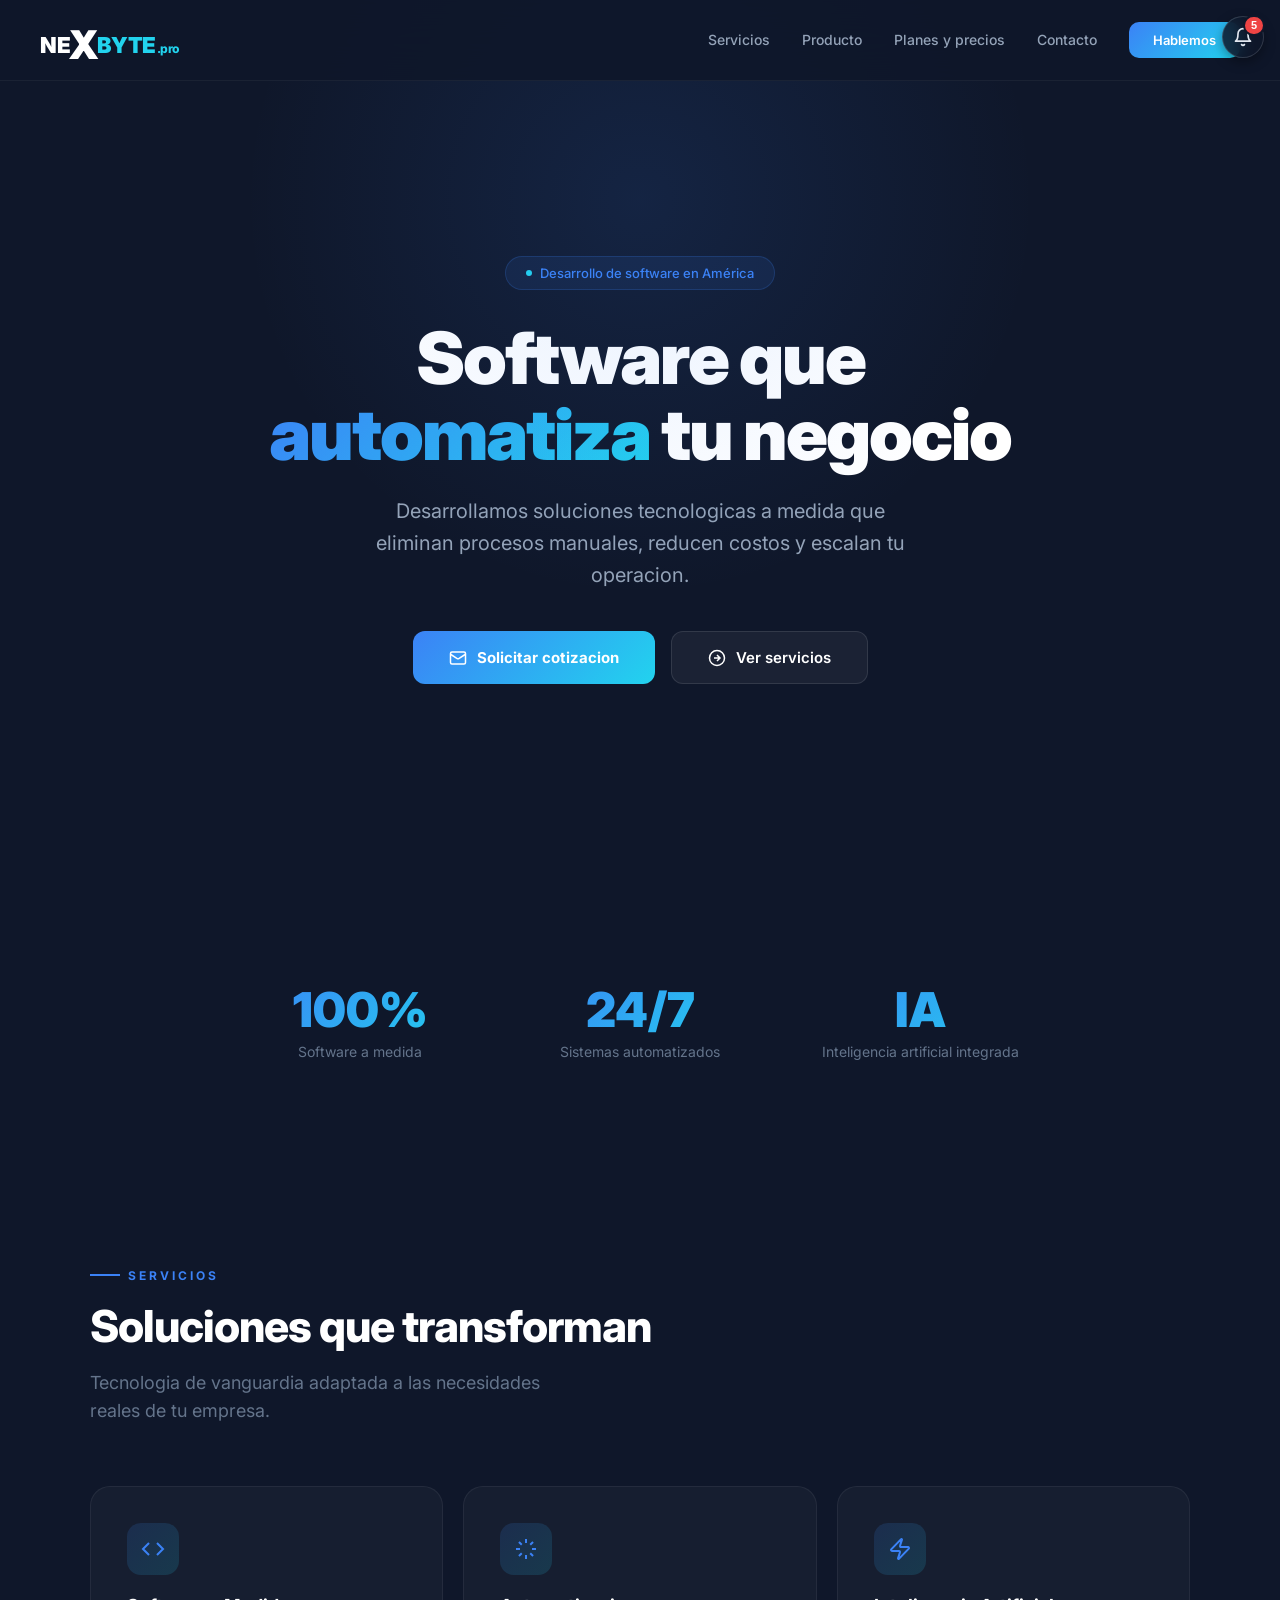
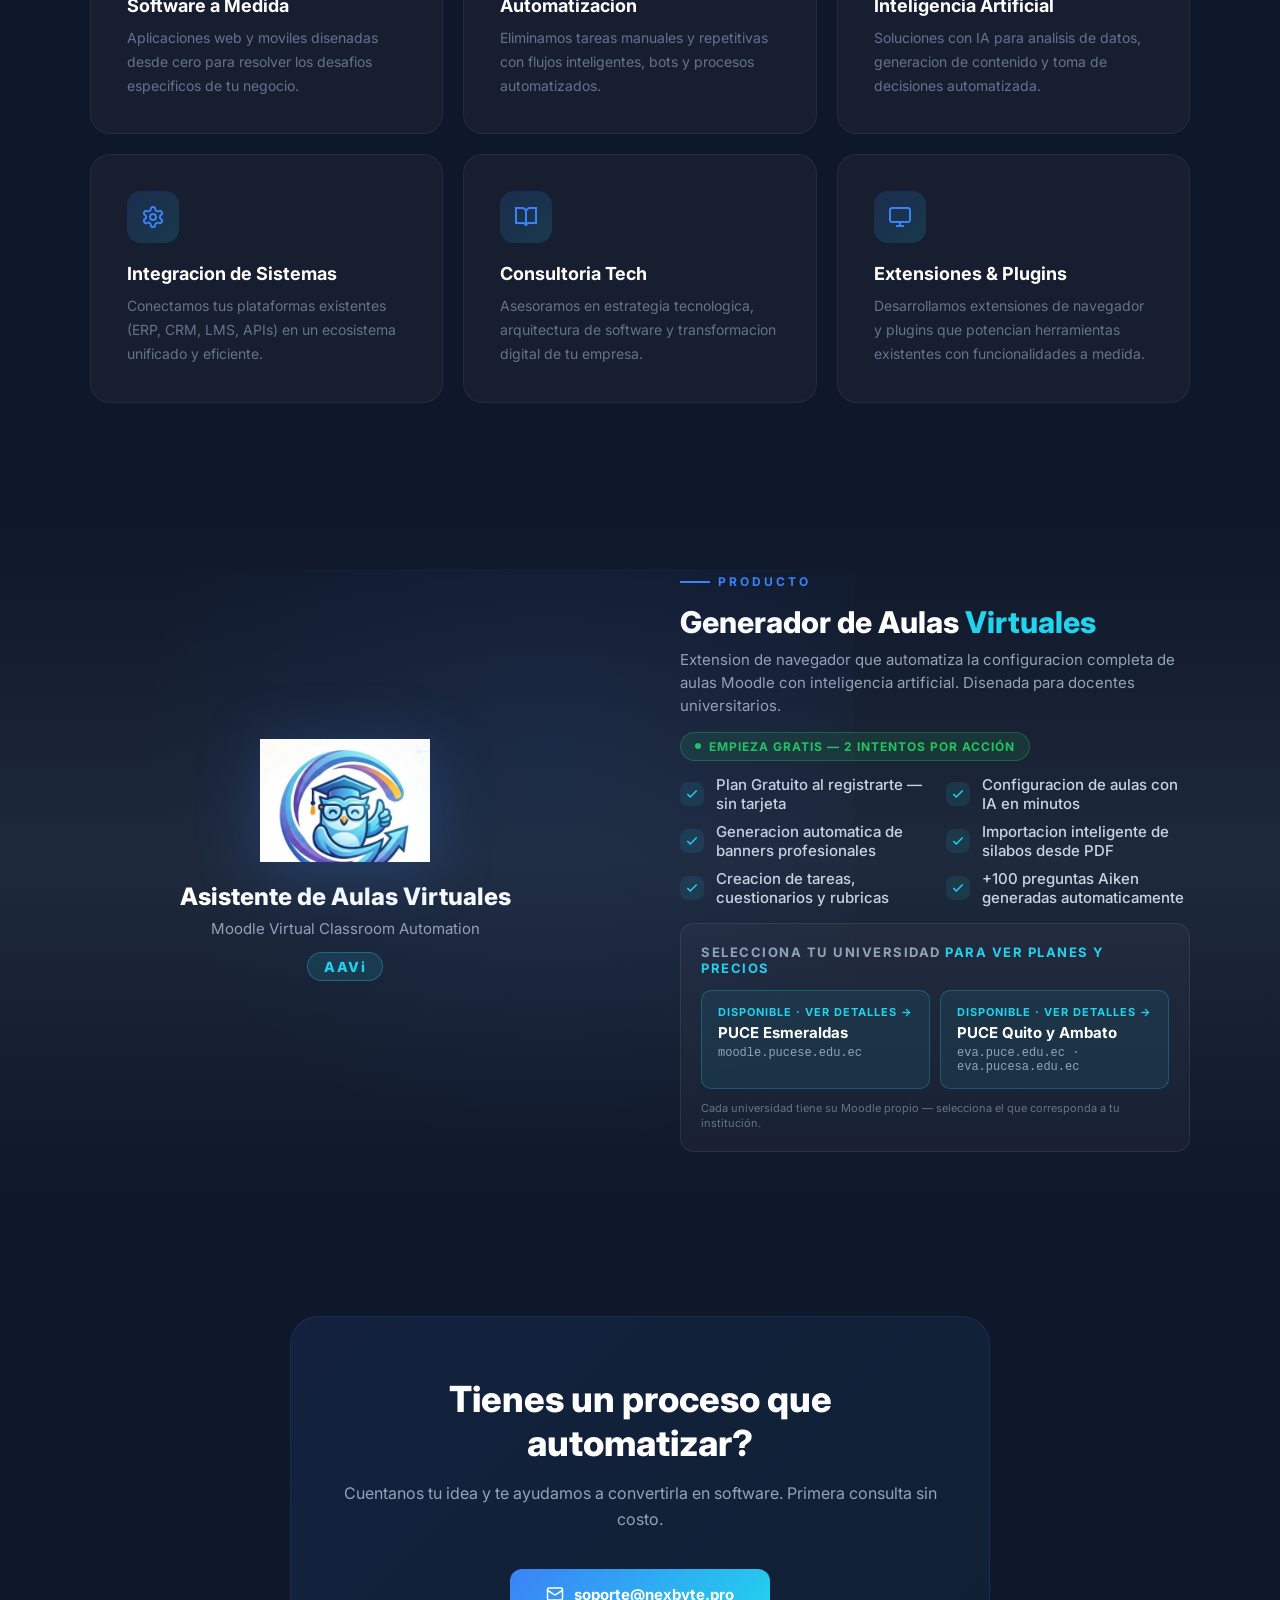
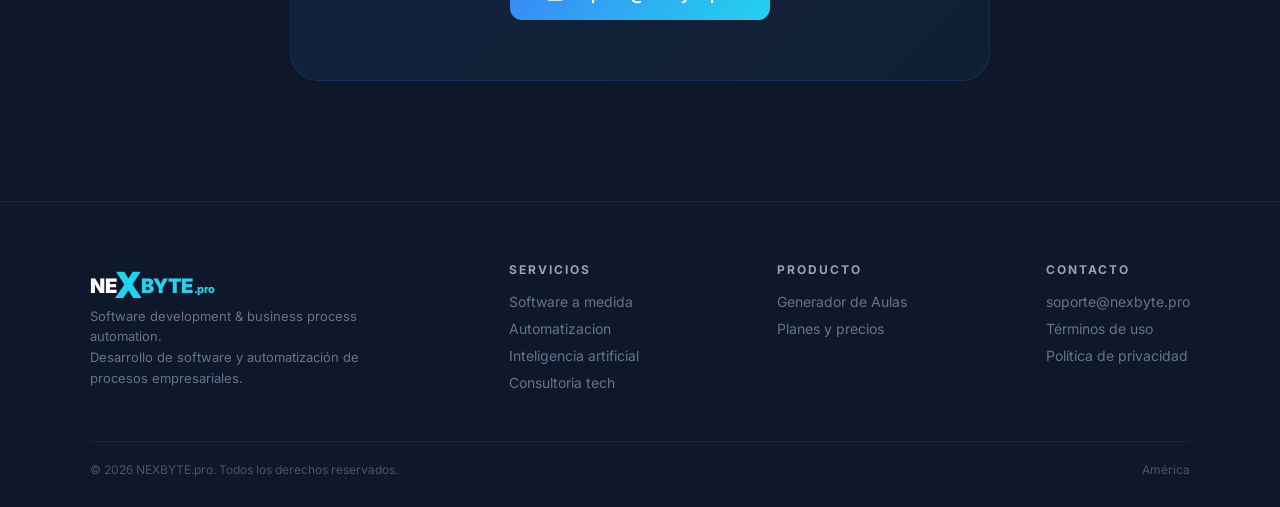
==== index.html @ db3be296 "feat(logo): index.html tambien enlaza /nx-logo.css (fuente unica completa) Ahora TODAS las paginas (" ====
<!DOCTYPE html>
<html lang="es">
<head>
<meta charset="UTF-8">
<meta name="viewport" content="width=device-width, initial-scale=1.0">
<link rel="icon" type="image/svg+xml" href="/favicon.svg">
<title>NEXBYTE.pro — Automatiza. Escala. Evoluciona.</title>
<meta name="description" content="Desarrollo de software y automatizacion de procesos empresariales. Soluciones tech a medida en Ecuador.">
<link rel="preconnect" href="https://fonts.googleapis.com">
<link href="https://fonts.googleapis.com/css2?family=Inter:wght@300;400;500;600;700;800;900&display=swap" rel="stylesheet">
<style>
  * { margin: 0; padding: 0; box-sizing: border-box; }
  html { scroll-behavior: smooth; }
  body { font-family: 'Inter', sans-serif; color: #E2E8F0; background: #0F172A; overflow-x: hidden; }

  /* ===== NAV ===== */
  nav {
    position: fixed; top: 0; left: 0; right: 0; z-index: 100;
    padding: 20px 40px;
    display: flex; justify-content: space-between; align-items: center;
    background: rgba(15, 23, 42, 0.85);
    backdrop-filter: blur(20px);
    border-bottom: 1px solid rgba(255,255,255,0.05);
  }
  .nav-logo { font-size: 22px; font-weight: 900; letter-spacing: 0; color: white; text-decoration: none; }
  .nav-logo span { color: #22D3EE; }
  .nav-links { display: flex; gap: 32px; align-items: center; }
  .nav-links a { color: #94A3B8; text-decoration: none; font-size: 14px; font-weight: 500; transition: color 0.3s; }
  .nav-links a:hover { color: white; }
  .nav-cta {
    background: linear-gradient(135deg, #3B82F6, #22D3EE);
    color: white !important; padding: 10px 24px; border-radius: 10px;
    font-weight: 600 !important; font-size: 13px !important;
    transition: transform 0.3s, box-shadow 0.3s !important;
  }
  .nav-cta:hover { transform: translateY(-2px); box-shadow: 0 8px 25px rgba(59,130,246,0.3); }

  /* ===== HERO ===== */
  .hero {
    min-height: 100vh; display: flex; align-items: center; justify-content: center;
    text-align: center; padding: 120px 40px 80px;
    position: relative;
  }
  .hero::before {
    content: ''; position: absolute; top: -200px; left: 50%; transform: translateX(-50%);
    width: 800px; height: 800px;
    background: radial-gradient(circle, rgba(59,130,246,0.12) 0%, transparent 70%);
    pointer-events: none;
  }
  .hero-badge {
    display: inline-flex; align-items: center; gap: 8px;
    background: rgba(59,130,246,0.1); border: 1px solid rgba(59,130,246,0.2);
    padding: 8px 20px; border-radius: 50px;
    font-size: 13px; font-weight: 500; color: #3B82F6;
    margin-bottom: 30px;
  }
  .hero-badge .dot { width: 6px; height: 6px; background: #22D3EE; border-radius: 50%; animation: pulse 2s infinite; }
  @keyframes pulse { 0%, 100% { opacity: 1; } 50% { opacity: 0.3; } }
  .hero h1 { font-size: 72px; font-weight: 900; line-height: 1.05; color: white; max-width: 800px; margin: 0 auto 24px; letter-spacing: -2px; }
  .hero h1 .gradient { background: linear-gradient(135deg, #3B82F6, #22D3EE); -webkit-background-clip: text; -webkit-text-fill-color: transparent; }
  .hero p { font-size: 20px; color: #94A3B8; max-width: 560px; margin: 0 auto 40px; line-height: 1.6; font-weight: 400; }
  .hero-buttons { display: flex; gap: 16px; justify-content: center; flex-wrap: wrap; }
  .btn-primary {
    background: linear-gradient(135deg, #3B82F6, #22D3EE);
    color: white; padding: 16px 36px; border-radius: 12px; border: none;
    font-size: 15px; font-weight: 700; cursor: pointer; text-decoration: none;
    transition: box-shadow 0.2s; display: inline-flex; align-items: center; gap: 10px;
  }
  .btn-primary:hover { box-shadow: 0 12px 35px rgba(59,130,246,0.35); }
  .btn-secondary {
    background: rgba(255,255,255,0.05); border: 1px solid rgba(255,255,255,0.1);
    color: white; padding: 16px 36px; border-radius: 12px;
    font-size: 15px; font-weight: 600; cursor: pointer; text-decoration: none;
    transition: all 0.3s; display: inline-flex; align-items: center; gap: 10px;
  }
  .btn-secondary:hover { background: rgba(255,255,255,0.1); border-color: rgba(255,255,255,0.2); }

  /* ===== SERVICES ===== */
  .services { padding: 120px 40px; position: relative; }
  .section-label {
    display: inline-flex; align-items: center; gap: 8px;
    font-size: 12px; font-weight: 700; color: #3B82F6;
    letter-spacing: 3px; text-transform: uppercase; margin-bottom: 16px;
  }
  .section-label .line { width: 30px; height: 2px; background: #3B82F6; }
  .section-title { font-size: 44px; font-weight: 800; color: white; margin-bottom: 16px; letter-spacing: -1px; }
  .section-desc { font-size: 18px; color: #64748B; max-width: 500px; margin-bottom: 60px; line-height: 1.6; }
  .services-grid { display: grid; grid-template-columns: repeat(3, 1fr); gap: 20px; max-width: 1100px; margin: 0 auto; }
  .service-card {
    background: rgba(255,255,255,0.03); border: 1px solid rgba(255,255,255,0.06);
    border-radius: 20px; padding: 36px; transition: all 0.4s; position: relative; overflow: hidden;
  }
  .service-card:hover { background: rgba(255,255,255,0.06); border-color: rgba(59,130,246,0.3); transform: translateY(-5px); }
  .service-card::after {
    content: ''; position: absolute; top: 0; left: 0; right: 0; height: 2px;
    background: linear-gradient(90deg, transparent, #3B82F6, #22D3EE, transparent);
    opacity: 0; transition: opacity 0.4s;
  }
  .service-card:hover::after { opacity: 1; }
  .service-icon {
    width: 52px; height: 52px; border-radius: 14px;
    background: linear-gradient(135deg, rgba(59,130,246,0.15), rgba(34,211,238,0.15));
    display: flex; align-items: center; justify-content: center; margin-bottom: 20px;
  }
  .service-icon svg { width: 24px; height: 24px; stroke: #3B82F6; fill: none; stroke-width: 2; }
  .service-card h3 { font-size: 18px; font-weight: 700; color: white; margin-bottom: 10px; }
  .service-card p { font-size: 14px; color: #64748B; line-height: 1.7; }

  /* ===== PRODUCT ===== */
  .product { padding: 44px 40px; scroll-margin-top: 76px; background: linear-gradient(180deg, #0F172A 0%, #1E293B 50%, #0F172A 100%); }
  .product-container { max-width: 1100px; margin: 0 auto; display: grid; grid-template-columns: 1fr 1fr; gap: 80px; align-items: center; }
  .product-visual {
    background: linear-gradient(135deg, #1E293B, #0F172A);
    border: 1px solid rgba(255,255,255,0.08); border-radius: 24px;
    padding: 40px; position: relative; overflow: visible;
  }
  .product-visual::before {
    content: ''; position: absolute; top: -50%; right: -50%; width: 200%; height: 200%;
    background: radial-gradient(circle at 70% 30%, rgba(59,130,246,0.08), transparent 50%);
    pointer-events: none;
  }
  .product-mockup {
    background: #0F172A; border-radius: 16px; padding: 24px;
    border: 1px solid rgba(255,255,255,0.06); position: relative;
  }
  .mockup-bar { display: flex; gap: 6px; margin-bottom: 16px; }
  .mockup-dot { width: 10px; height: 10px; border-radius: 50%; }
  .mockup-dot:nth-child(1) { background: #EF4444; }
  .mockup-dot:nth-child(2) { background: #F59E0B; }
  .mockup-dot:nth-child(3) { background: #22C55E; }
  .mockup-content { display: flex; flex-direction: column; gap: 10px; }
  .mockup-line { height: 8px; border-radius: 4px; background: rgba(255,255,255,0.06); }
  .mockup-line:nth-child(1) { width: 60%; background: linear-gradient(90deg, rgba(59,130,246,0.3), rgba(34,211,238,0.3)); }
  .mockup-line:nth-child(2) { width: 80%; }
  .mockup-line:nth-child(3) { width: 45%; }
  .mockup-line:nth-child(4) { width: 70%; background: rgba(34,211,238,0.15); }
  .mockup-line:nth-child(5) { width: 55%; }
  .mockup-badge {
    position: absolute; bottom: -12px; right: -12px;
    background: linear-gradient(135deg, #3B82F6, #22D3EE);
    border-radius: 12px; padding: 12px 18px;
    font-size: 11px; font-weight: 700; color: white;
    box-shadow: 0 8px 25px rgba(59,130,246,0.3);
  }
  .product-info h2 { font-size: 30px; font-weight: 800; color: white; margin-bottom: 8px; line-height: 1.15; }
  .product-info .highlight { color: #22D3EE; }
  .product-info > p { font-size: 15px; color: #94A3B8; line-height: 1.55; margin-bottom: 14px; }
  .product-features { list-style: none; display: grid; grid-template-columns: 1fr 1fr; gap: 9px 22px; margin-bottom: 16px; }
  .product-features li {
    display: flex; align-items: center; gap: 12px;
    font-size: 15px; color: #CBD5E1; font-weight: 500;
  }
  .feature-check {
    width: 24px; height: 24px; border-radius: 8px;
    background: rgba(34,211,238,0.1); display: flex; align-items: center; justify-content: center; flex-shrink: 0;
  }
  .feature-check svg { width: 14px; height: 14px; stroke: #22D3EE; fill: none; stroke-width: 2.5; }

  /* ===== STATS ===== */
  .stats { padding: 80px 40px; }
  .stats-grid { max-width: 800px; margin: 0 auto; display: grid; grid-template-columns: repeat(3, 1fr); gap: 40px; text-align: center; }
  .stat-number { font-size: 48px; font-weight: 900; background: linear-gradient(135deg, #3B82F6, #22D3EE); -webkit-background-clip: text; -webkit-text-fill-color: transparent; }
  .stat-label { font-size: 14px; color: #64748B; margin-top: 4px; }

  /* ===== CTA ===== */
  .cta { padding: 120px 40px; text-align: center; }
  .cta-box {
    max-width: 700px; margin: 0 auto;
    background: linear-gradient(135deg, rgba(59,130,246,0.1), rgba(34,211,238,0.05));
    border: 1px solid rgba(59,130,246,0.15);
    border-radius: 28px; padding: 60px 50px;
  }
  .cta-box h2 { font-size: 36px; font-weight: 800; color: white; margin-bottom: 16px; }
  .cta-box p { font-size: 16px; color: #94A3B8; margin-bottom: 36px; line-height: 1.6; }

  /* ===== FOOTER ===== */
  footer {
    padding: 60px 40px 30px;
    border-top: 1px solid rgba(255,255,255,0.05);
  }
  .footer-content { max-width: 1100px; margin: 0 auto; display: flex; justify-content: space-between; align-items: start; flex-wrap: wrap; gap: 40px; }
  .footer-brand .logo { font-size: 20px; font-weight: 900; letter-spacing: 0; color: white; margin-bottom: 8px; }
  .footer-brand .logo span { color: #22D3EE; }
  .footer-brand p { font-size: 13px; color: #64748B; max-width: 280px; line-height: 1.6; }
  .footer-col h4 { font-size: 12px; font-weight: 700; color: #94A3B8; text-transform: uppercase; letter-spacing: 2px; margin-bottom: 16px; }
  .footer-col a { display: block; font-size: 14px; color: #64748B; text-decoration: none; margin-bottom: 10px; transition: color 0.3s; }
  .footer-col a:hover { color: #22D3EE; }
  .footer-bottom {
    max-width: 1100px; margin: 40px auto 0;
    padding-top: 20px; border-top: 1px solid rgba(255,255,255,0.05);
    display: flex; justify-content: space-between;
    font-size: 12px; color: #475569;
  }

  /* ===== RESPONSIVE ===== */
  @media (max-width: 768px) {
    .hero h1 { font-size: 40px; }
    .hero { padding: 100px 24px 60px; }
    .hero p { font-size: 16px; }
    .services-grid { grid-template-columns: 1fr; }
    .product-container { grid-template-columns: 1fr; gap: 40px; }
    .stats-grid { grid-template-columns: 1fr; gap: 30px; }
    .nav-links { display: none; }
    nav { padding: 16px 24px; }
    .services { padding: 80px 24px; }
    .product { padding: 80px 24px; }
    .cta-box { padding: 40px 24px; }
    .footer-content { flex-direction: column; gap: 20px; text-align: center; }
  }
  @media (max-width: 480px) {
    nav { padding: 12px 16px; }
    .hero { padding: 80px 16px 50px; }
    .hero h1 { font-size: 30px; line-height: 1.2; }
    .hero p { font-size: 14px; }
    .hero-buttons { flex-direction: column; width: 100%; }
    .btn-primary, .btn-secondary { width: 100%; justify-content: center; text-align: center; }
    .service-card { padding: 24px; }
    .services { padding: 60px 16px; }
    .product { padding: 60px 16px; }
    .product-container { gap: 30px; }
    .stat-number { font-size: 32px; }
    .stat-label { font-size: 12px; }
    .cta-box { padding: 32px 16px; }
    .cta-box h2 { font-size: 24px; }
    .cta-box p { font-size: 14px; }
    footer { padding: 24px 16px; }
    .footer-content { font-size: 11px; }
  }

  /* ===== Logo v4 NEXBYTE.pro — X palpitante ===== */
  @keyframes nbPearlHtml { 0%,100% {color:#FFFFFF;} 20% {color:#E0F7FA;} 40% {color:#FFFFFF;} 60% {color:#F3E8FF;} 80% {color:#FFF5E1;} }
  @keyframes nbGlowHtml  { 0%,100% {text-shadow:0 0 2px rgba(255,255,255,0.3);} 50% {text-shadow:0 0 10px rgba(255,255,255,0.7),0 0 20px rgba(224,247,250,0.35);} } 20% {fill:#E0F7FA;} 40% {fill:#FFFFFF;} 60% {fill:#F3E8FF;} 80% {fill:#FFF5E1;} } 50% {filter:drop-shadow(0 0 4px rgba(255,255,255,0.8)) drop-shadow(0 0 8px rgba(224,247,250,0.4));} }
  .nx-brand { display: inline-flex; align-items: center; line-height: 1; letter-spacing: -0.5px; }
  .nx-brand .nx-x    { color: #FFFFFF; font-size: 1.8em; line-height: 1; margin: 0 -1px; display: inline-block; transform: translateY(0.15em); animation: nbPearlHtml 4s ease-in-out infinite, nbGlowHtml 4s ease-in-out infinite; }
  .nx-brand .nx-byte { color: #22D3EE; }
  .nx-brand .nx-pro  { color: #22D3EE; font-size: 0.55em; font-weight: 800; margin-left: 1px; }</style>
  <link rel="stylesheet" href="/nx-logo.css">
</head>
<body>

<!-- NAV -->
<nav>
  <a href="#" class="nav-logo nx-brand"> NE<span class="nx-x">X</span><span class="nx-byte">BYTE</span><span class="nx-pro">.pro</span>
  </a>
  <div class="nav-links">
    <a href="#servicios">Servicios</a>
    <a href="#producto">Producto</a>
    <a href="#universidades">Planes y precios</a>
    <a href="#contacto">Contacto</a>
    <a href="mailto:vargasmadrian@gmail.com" class="nav-cta">Hablemos</a>
  </div>
</nav>

<!-- HERO -->
<section class="hero">
  <div>
    <div class="hero-badge">
      <span class="dot"></span>
      Desarrollo de software en América
    </div>
    <h1>Software que <span class="gradient">automatiza</span> tu negocio</h1>
    <p>Desarrollamos soluciones tecnologicas a medida que eliminan procesos manuales, reducen costos y escalan tu operacion.</p>
    <div class="hero-buttons">
      <a href="mailto:vargasmadrian@gmail.com" class="btn-primary">
        <svg width="18" height="18" viewBox="0 0 24 24" fill="none" stroke="currentColor" stroke-width="2"><rect x="2" y="4" width="20" height="16" rx="2"/><path d="m22 7-8.97 5.7a1.94 1.94 0 0 1-2.06 0L2 7"/></svg>
        Solicitar cotizacion
      </a>
      <a href="#servicios" class="btn-secondary">
        <svg width="18" height="18" viewBox="0 0 24 24" fill="none" stroke="currentColor" stroke-width="2"><circle cx="12" cy="12" r="10"/><path d="m12 8 4 4-4 4M8 12h8"/></svg>
        Ver servicios
      </a>
    </div>
  </div>
</section>

<!-- STATS -->
<section class="stats">
  <div class="stats-grid">
    <div>
      <div class="stat-number">100%</div>
      <div class="stat-label">Software a medida</div>
    </div>
    <div>
      <div class="stat-number">24/7</div>
      <div class="stat-label">Sistemas automatizados</div>
    </div>
    <div>
      <div class="stat-number">IA</div>
      <div class="stat-label">Inteligencia artificial integrada</div>
    </div>
  </div>
</section>

<!-- SERVICES -->
<section class="services" id="servicios">
  <div style="max-width: 1100px; margin: 0 auto;">
    <div class="section-label"><span class="line"></span> SERVICIOS</div>
    <div class="section-title">Soluciones que transforman</div>
    <div class="section-desc">Tecnologia de vanguardia adaptada a las necesidades reales de tu empresa.</div>

    <div class="services-grid">
      <div class="service-card">
        <div class="service-icon">
          <svg viewBox="0 0 24 24"><polyline points="16 18 22 12 16 6"/><polyline points="8 6 2 12 8 18"/></svg>
        </div>
        <h3>Software a Medida</h3>
        <p>Aplicaciones web y moviles disenadas desde cero para resolver los desafios especificos de tu negocio.</p>
      </div>
      <div class="service-card">
        <div class="service-icon">
          <svg viewBox="0 0 24 24"><path d="M12 2v4m0 12v4M4.93 4.93l2.83 2.83m8.48 8.48l2.83 2.83M2 12h4m12 0h4M4.93 19.07l2.83-2.83m8.48-8.48l2.83-2.83"/></svg>
        </div>
        <h3>Automatizacion</h3>
        <p>Eliminamos tareas manuales y repetitivas con flujos inteligentes, bots y procesos automatizados.</p>
      </div>
      <div class="service-card">
        <div class="service-icon">
          <svg viewBox="0 0 24 24"><path d="M4 14a1 1 0 0 1-.78-1.63l9.9-10.2a.5.5 0 0 1 .86.46l-1.92 6.02A1 1 0 0 0 13 10h7a1 1 0 0 1 .78 1.63l-9.9 10.2a.5.5 0 0 1-.86-.46l1.92-6.02A1 1 0 0 0 11 14z"/></svg>
        </div>
        <h3>Inteligencia Artificial</h3>
        <p>Soluciones con IA para analisis de datos, generacion de contenido y toma de decisiones automatizada.</p>
      </div>
      <div class="service-card">
        <div class="service-icon">
          <svg viewBox="0 0 24 24"><path d="M12.22 2h-.44a2 2 0 0 0-2 2v.18a2 2 0 0 1-1 1.73l-.43.25a2 2 0 0 1-2 0l-.15-.08a2 2 0 0 0-2.73.73l-.22.38a2 2 0 0 0 .73 2.73l.15.1a2 2 0 0 1 1 1.72v.51a2 2 0 0 1-1 1.74l-.15.09a2 2 0 0 0-.73 2.73l.22.38a2 2 0 0 0 2.73.73l.15-.08a2 2 0 0 1 2 0l.43.25a2 2 0 0 1 1 1.73V20a2 2 0 0 0 2 2h.44a2 2 0 0 0 2-2v-.18a2 2 0 0 1 1-1.73l.43-.25a2 2 0 0 1 2 0l.15.08a2 2 0 0 0 2.73-.73l.22-.39a2 2 0 0 0-.73-2.73l-.15-.08a2 2 0 0 1-1-1.74v-.5a2 2 0 0 1 1-1.74l.15-.09a2 2 0 0 0 .73-2.73l-.22-.38a2 2 0 0 0-2.73-.73l-.15.08a2 2 0 0 1-2 0l-.43-.25a2 2 0 0 1-1-1.73V4a2 2 0 0 0-2-2z"/><circle cx="12" cy="12" r="3"/></svg>
        </div>
        <h3>Integracion de Sistemas</h3>
        <p>Conectamos tus plataformas existentes (ERP, CRM, LMS, APIs) en un ecosistema unificado y eficiente.</p>
      </div>
      <div class="service-card">
        <div class="service-icon">
          <svg viewBox="0 0 24 24"><path d="M2 3h6a4 4 0 0 1 4 4v14a3 3 0 0 0-3-3H2z"/><path d="M22 3h-6a4 4 0 0 0-4 4v14a3 3 0 0 1 3-3h7z"/></svg>
        </div>
        <h3>Consultoria Tech</h3>
        <p>Asesoramos en estrategia tecnologica, arquitectura de software y transformacion digital de tu empresa.</p>
      </div>
      <div class="service-card">
        <div class="service-icon">
          <svg viewBox="0 0 24 24"><rect x="2" y="3" width="20" height="14" rx="2"/><line x1="8" y1="21" x2="16" y2="21"/><line x1="12" y1="17" x2="12" y2="21"/></svg>
        </div>
        <h3>Extensiones & Plugins</h3>
        <p>Desarrollamos extensiones de navegador y plugins que potencian herramientas existentes con funcionalidades a medida.</p>
      </div>
    </div>
  </div>
</section>

<!-- PRODUCT -->
<section class="product" id="producto">
  <div class="product-container">
    <div class="product-visual" style="display:flex;flex-direction:column;align-items:center;justify-content:center;padding:24px;background:transparent;border:none;">
      <img src="/logo-extension.png" alt="Asistente de Aulas Virtuales (AAVi)" style="width:170px;height:auto;margin-bottom:20px;filter:drop-shadow(0 8px 30px rgba(59,130,246,0.25));">
      <h3 style="font-size:24px;font-weight:800;color:white;margin-bottom:8px;text-align:center;">Asistente de Aulas Virtuales</h3>
      <p style="font-size:15px;color:#94A3B8;text-align:center;margin:0;">Moodle Virtual Classroom Automation</p>
      <span style="display:inline-block;margin-top:14px;padding:5px 16px;background:rgba(34,211,238,0.12);border:1px solid rgba(34,211,238,0.3);border-radius:50px;font-size:14px;font-weight:800;letter-spacing:1.5px;color:#22D3EE;">AAVi</span>
    </div>

    <div class="product-info">
      <div class="section-label"><span class="line"></span> PRODUCTO</div>
      <h2>Generador de Aulas <span class="highlight">Virtuales</span></h2>
      <p>Extension de navegador que automatiza la configuracion completa de aulas Moodle con inteligencia artificial. Disenada para docentes universitarios.</p>
      <div style="display:inline-flex;align-items:center;gap:8px;background:rgba(34,197,94,0.12);border:1px solid rgba(34,197,94,0.3);color:#22C55E;padding:6px 14px;border-radius:50px;font-size:12px;font-weight:700;text-transform:uppercase;letter-spacing:1px;margin-bottom:14px;">
        <span style="width:6px;height:6px;background:#22C55E;border-radius:50%;"></span>
        Empieza gratis &mdash; 2 intentos por acci&oacute;n
      </div>
      <ul class="product-features">
        <li>
          <div class="feature-check"><svg viewBox="0 0 24 24"><polyline points="20 6 9 17 4 12"/></svg></div>
          Plan Gratuito al registrarte &mdash; sin tarjeta
        </li>
        <li>
          <div class="feature-check"><svg viewBox="0 0 24 24"><polyline points="20 6 9 17 4 12"/></svg></div>
          Configuracion de aulas con IA en minutos
        </li>
        <li>
          <div class="feature-check"><svg viewBox="0 0 24 24"><polyline points="20 6 9 17 4 12"/></svg></div>
          Generacion automatica de banners profesionales
        </li>
        <li>
          <div class="feature-check"><svg viewBox="0 0 24 24"><polyline points="20 6 9 17 4 12"/></svg></div>
          Importacion inteligente de silabos desde PDF
        </li>
        <li>
          <div class="feature-check"><svg viewBox="0 0 24 24"><polyline points="20 6 9 17 4 12"/></svg></div>
          Creacion de tareas, cuestionarios y rubricas
        </li>
        <li>
          <div class="feature-check"><svg viewBox="0 0 24 24"><polyline points="20 6 9 17 4 12"/></svg></div>
          +100 preguntas Aiken generadas automaticamente
        </li>
      </ul>
      <div id="universidades" style="margin-top:8px;padding:20px;background:rgba(255,255,255,0.03);border:1px solid rgba(255,255,255,0.08);border-radius:14px;scroll-margin-top:90px;">
        <p style="font-size:13px;font-weight:700;color:#94A3B8;text-transform:uppercase;letter-spacing:1.5px;margin:0 0 14px;">Selecciona tu universidad <span style="color:#22D3EE;">para ver planes y precios</span></p>
        <div style="display:grid;grid-template-columns:1fr 1fr;gap:10px;">
          <a href="/aulas/" style="display:flex;flex-direction:column;gap:4px;padding:14px 16px;background:rgba(34,211,238,0.08);border:1px solid rgba(34,211,238,0.25);border-radius:10px;text-decoration:none;transition:transform 0.2s, box-shadow 0.2s;" onmouseover="this.style.transform='translateY(-2px)';this.style.boxShadow='0 8px 24px rgba(34,211,238,0.2)'" onmouseout="this.style.transform='';this.style.boxShadow=''">
            <span style="font-size:11px;color:#22D3EE;font-weight:700;text-transform:uppercase;letter-spacing:1px;">Disponible &middot; Ver detalles &rarr;</span>
            <span style="font-size:15px;color:white;font-weight:700;">PUCE Esmeraldas</span>
            <span style="font-size:12px;color:#94A3B8;font-family:monospace;">moodle.pucese.edu.ec</span>
          </a>
          <a href="/aulas-puce/" style="display:flex;flex-direction:column;gap:4px;padding:14px 16px;background:rgba(34,211,238,0.08);border:1px solid rgba(34,211,238,0.25);border-radius:10px;text-decoration:none;transition:transform 0.2s, box-shadow 0.2s;" onmouseover="this.style.transform='translateY(-2px)';this.style.boxShadow='0 8px 24px rgba(34,211,238,0.2)'" onmouseout="this.style.transform='';this.style.boxShadow=''">
            <span style="font-size:11px;color:#22D3EE;font-weight:700;text-transform:uppercase;letter-spacing:1px;">Disponible &middot; Ver detalles &rarr;</span>
            <span style="font-size:15px;color:white;font-weight:700;">PUCE Quito y Ambato</span>
            <span style="font-size:12px;color:#94A3B8;font-family:monospace;">eva.puce.edu.ec &middot; eva.pucesa.edu.ec</span>
          </a>
        </div>
        <p style="font-size:11px;color:#64748B;margin:12px 0 0;line-height:1.4;">
          Cada universidad tiene su Moodle propio — selecciona el que corresponda a tu institución.
        </p>
      </div>
    </div>
  </div>
</section>

<!-- CTA -->
<section class="cta" id="contacto">
  <div class="cta-box">
    <h2>Tienes un proceso que automatizar?</h2>
    <p>Cuentanos tu idea y te ayudamos a convertirla en software. Primera consulta sin costo.</p>
    <a href="mailto:soporte@nexbyte.pro" class="btn-primary">
      <svg width="18" height="18" viewBox="0 0 24 24" fill="none" stroke="currentColor" stroke-width="2"><rect x="2" y="4" width="20" height="16" rx="2"/><path d="m22 7-8.97 5.7a1.94 1.94 0 0 1-2.06 0L2 7"/></svg>
      soporte@nexbyte.pro
    </a>
  </div>
</section>

<!-- FOOTER -->
<footer>
  <div class="footer-content">
    <div class="footer-brand">
      <div class="logo nx-brand"> NE<span class="nx-x">X</span><span class="nx-byte">BYTE</span><span class="nx-pro">.pro</span>
      </div>
      <p>Software development &amp; business process automation.<br>Desarrollo de software y automatización de procesos empresariales.</p>
    </div>
    <div class="footer-col">
      <h4>Servicios</h4>
      <a href="#servicios">Software a medida</a>
      <a href="#servicios">Automatizacion</a>
      <a href="#servicios">Inteligencia artificial</a>
      <a href="#servicios">Consultoria tech</a>
    </div>
    <div class="footer-col">
      <h4>Producto</h4>
      <a href="#producto">Generador de Aulas</a>
      <a href="#universidades">Planes y precios</a>
    </div>
    <div class="footer-col">
      <h4>Contacto</h4>
      <a href="mailto:soporte@nexbyte.pro">soporte@nexbyte.pro</a>
      <a href="/terminos">Términos de uso</a>
      <a href="/privacidad">Política de privacidad</a>
    </div>
  </div>
  <div class="footer-bottom">
    <span>&copy; 2026 NEXBYTE.pro. Todos los derechos reservados.</span>
    <span>América</span>
  </div>
</footer>

<script defer src="/notifications.js"></script>
</body>
</html>
---- nx-logo.css ----
/* ============================================================
   Logo oficial NEXBYTE.pro — FUENTE ÚNICA compartida.
   Editar este archivo actualiza el logo en TODAS las páginas
   que lo enlacen con <link rel="stylesheet" href="/nx-logo.css">.

   Markup esperado:
   <a class="... nx-brand">NE<span class="nx-x">X</span><span class="nx-byte">BYTE</span><span class="nx-pro">.pro</span></a>

   La doble clase .nx-brand.nx-brand sube la especificidad a (0,2,0)
   para ganar a reglas locales tipo .nav-logo { display:flex } o
   .nav-logo { letter-spacing:3px } que rompían la alineación/espaciado.
   ============================================================ */

@keyframes nbPearlHtml { 0%,100% {color:#FFFFFF;} 20% {color:#E0F7FA;} 40% {color:#FFFFFF;} 60% {color:#F3E8FF;} 80% {color:#FFF5E1;} }
@keyframes nbGlowHtml  { 0%,100% {text-shadow:0 0 2px rgba(255,255,255,0.3);} 50% {text-shadow:0 0 10px rgba(255,255,255,0.7),0 0 20px rgba(224,247,250,0.35);} }

.nx-brand.nx-brand {
  display: inline-block;
  align-items: normal;
  line-height: 1;
  letter-spacing: -0.5px;
}
.nx-brand .nx-x {
  color: #FFFFFF;
  font-size: 1.8em;
  line-height: 1;
  margin: 0 -1px;
  display: inline-block;
  transform: translateY(0.15em);
  animation: nbPearlHtml 4s ease-in-out infinite, nbGlowHtml 4s ease-in-out infinite;
}
.nx-brand .nx-byte { color: #22D3EE; }
.nx-brand .nx-pro  { color: #22D3EE; font-size: 0.55em; font-weight: 800; margin-left: 1px; }
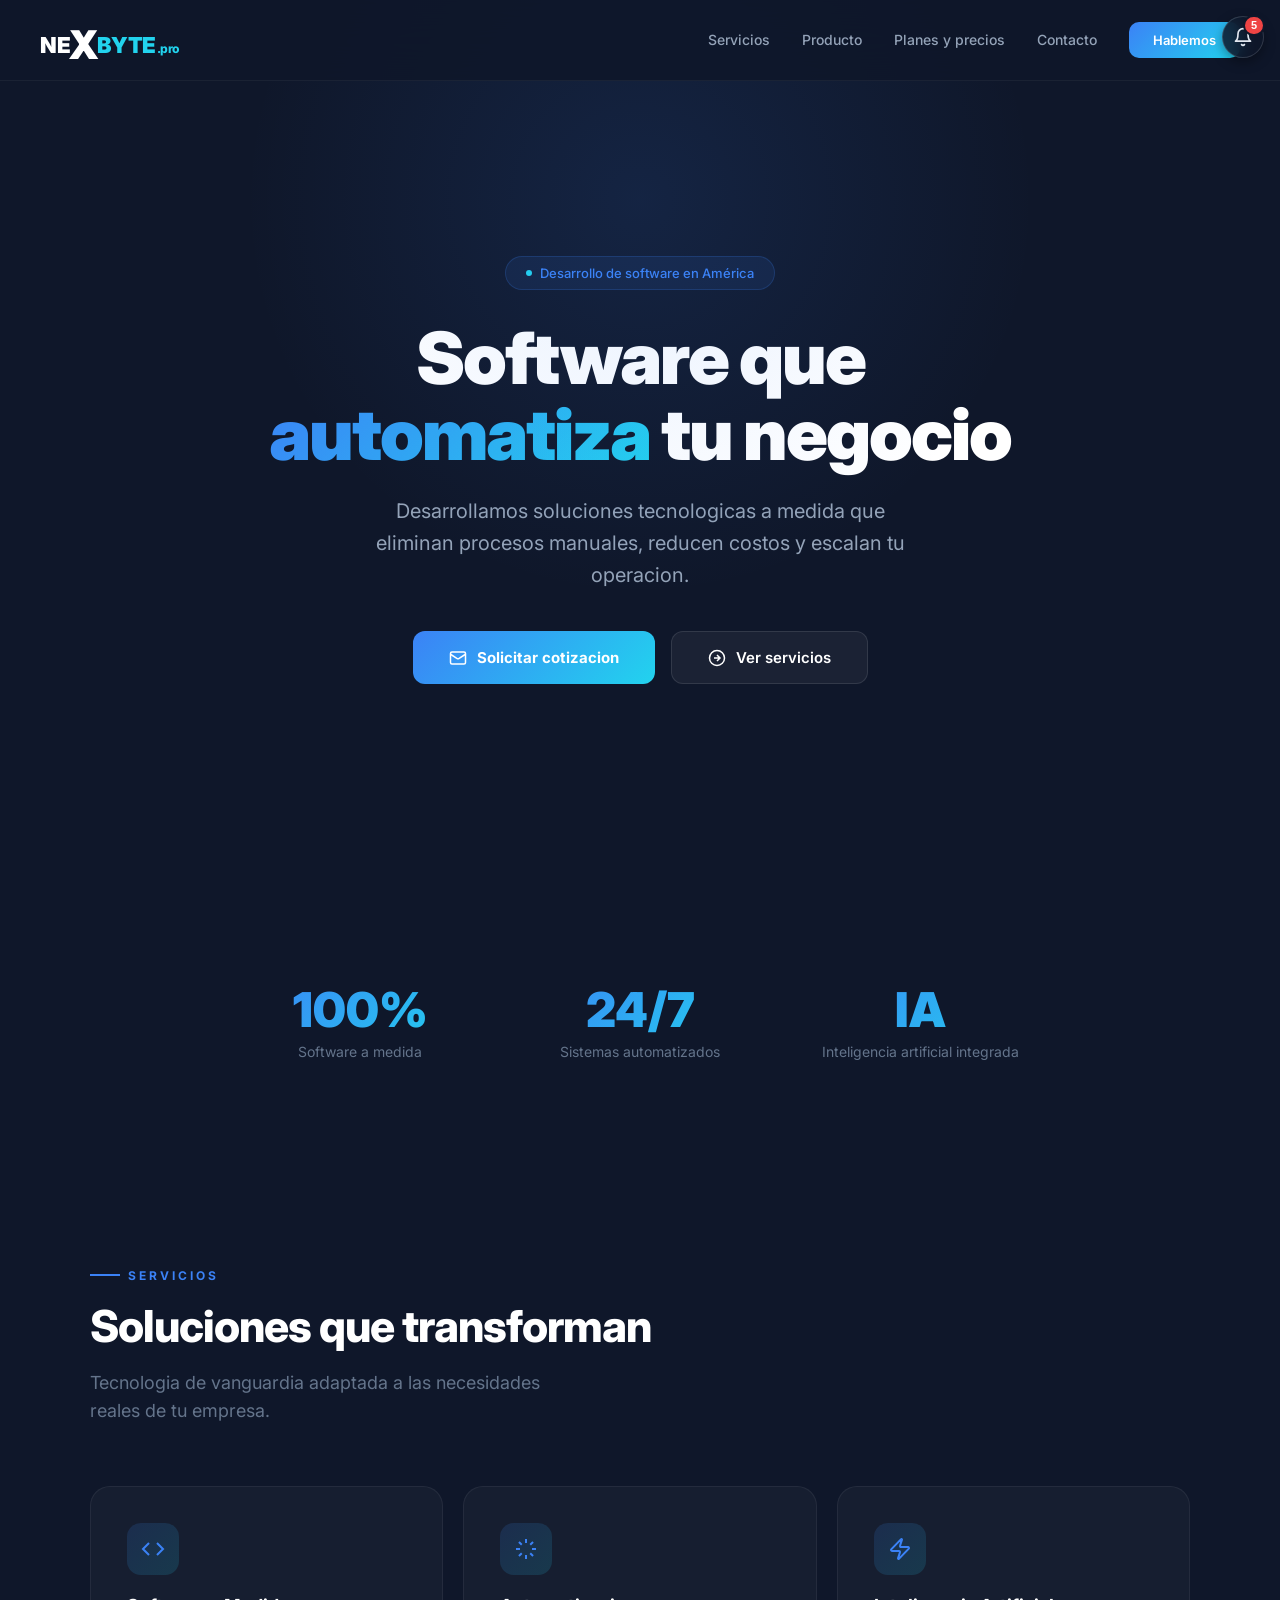
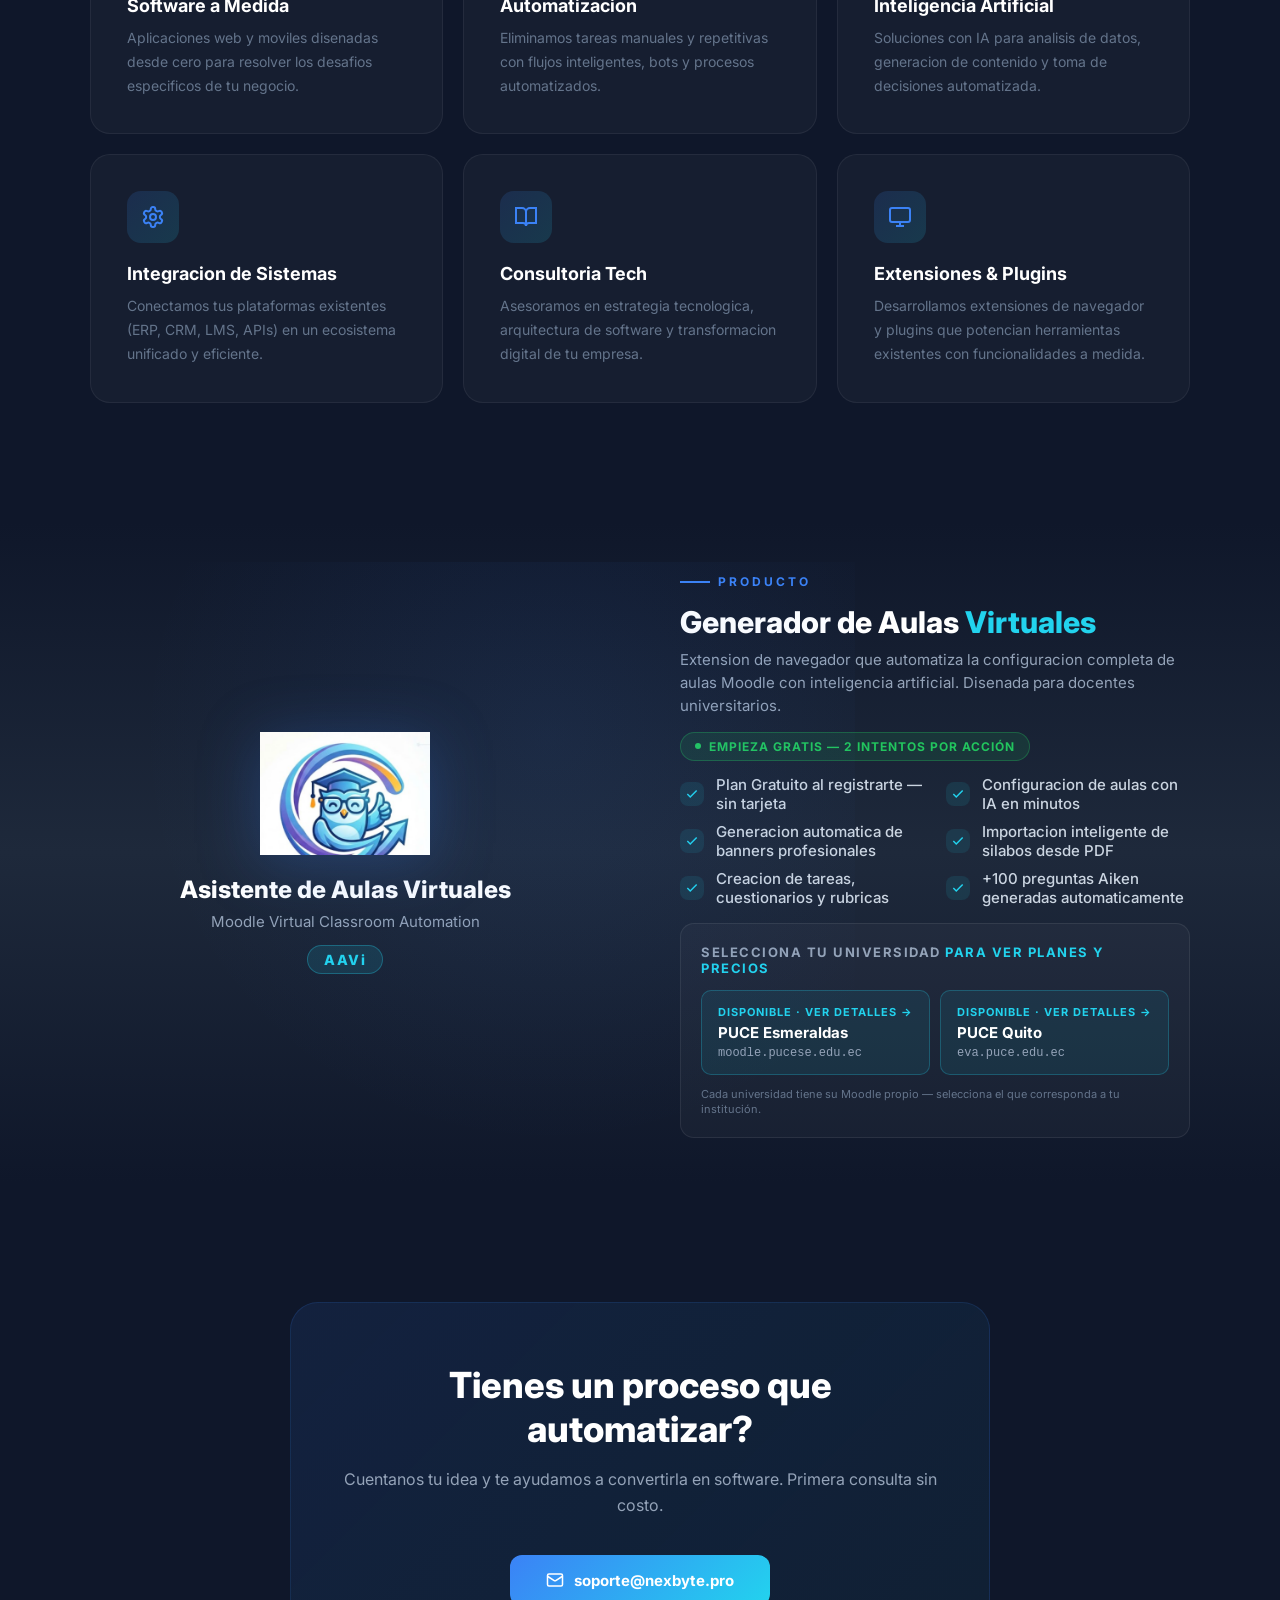
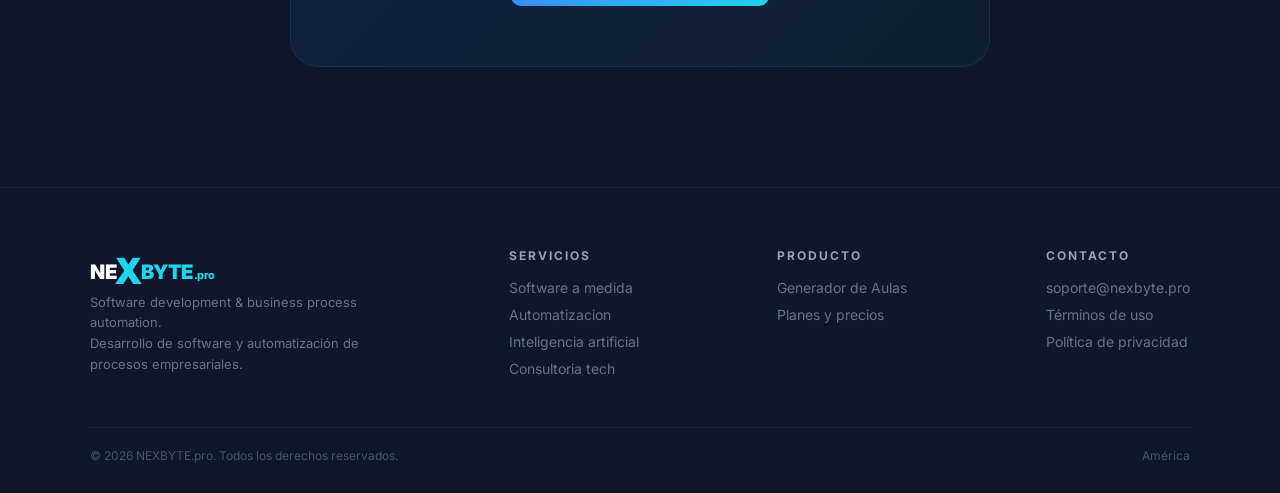
==== commit 102fbd83: "puce: de-listar PUCE Ambato del marketing (solo Quito) Quita menciones a Ambato/eva.pucesa.edu.ec de" ====
--- a/index.html
+++ b/index.html
@@ -399,8 +399,8 @@
           </a>
           <a href="/aulas-puce/" style="display:flex;flex-direction:column;gap:4px;padding:14px 16px;background:rgba(34,211,238,0.08);border:1px solid rgba(34,211,238,0.25);border-radius:10px;text-decoration:none;transition:transform 0.2s, box-shadow 0.2s;" onmouseover="this.style.transform='translateY(-2px)';this.style.boxShadow='0 8px 24px rgba(34,211,238,0.2)'" onmouseout="this.style.transform='';this.style.boxShadow=''">
             <span style="font-size:11px;color:#22D3EE;font-weight:700;text-transform:uppercase;letter-spacing:1px;">Disponible &middot; Ver detalles &rarr;</span>
-            <span style="font-size:15px;color:white;font-weight:700;">PUCE Quito y Ambato</span>
-            <span style="font-size:12px;color:#94A3B8;font-family:monospace;">eva.puce.edu.ec &middot; eva.pucesa.edu.ec</span>
+            <span style="font-size:15px;color:white;font-weight:700;">PUCE Quito</span>
+            <span style="font-size:12px;color:#94A3B8;font-family:monospace;">eva.puce.edu.ec</span>
           </a>
         </div>
         <p style="font-size:11px;color:#64748B;margin:12px 0 0;line-height:1.4;">
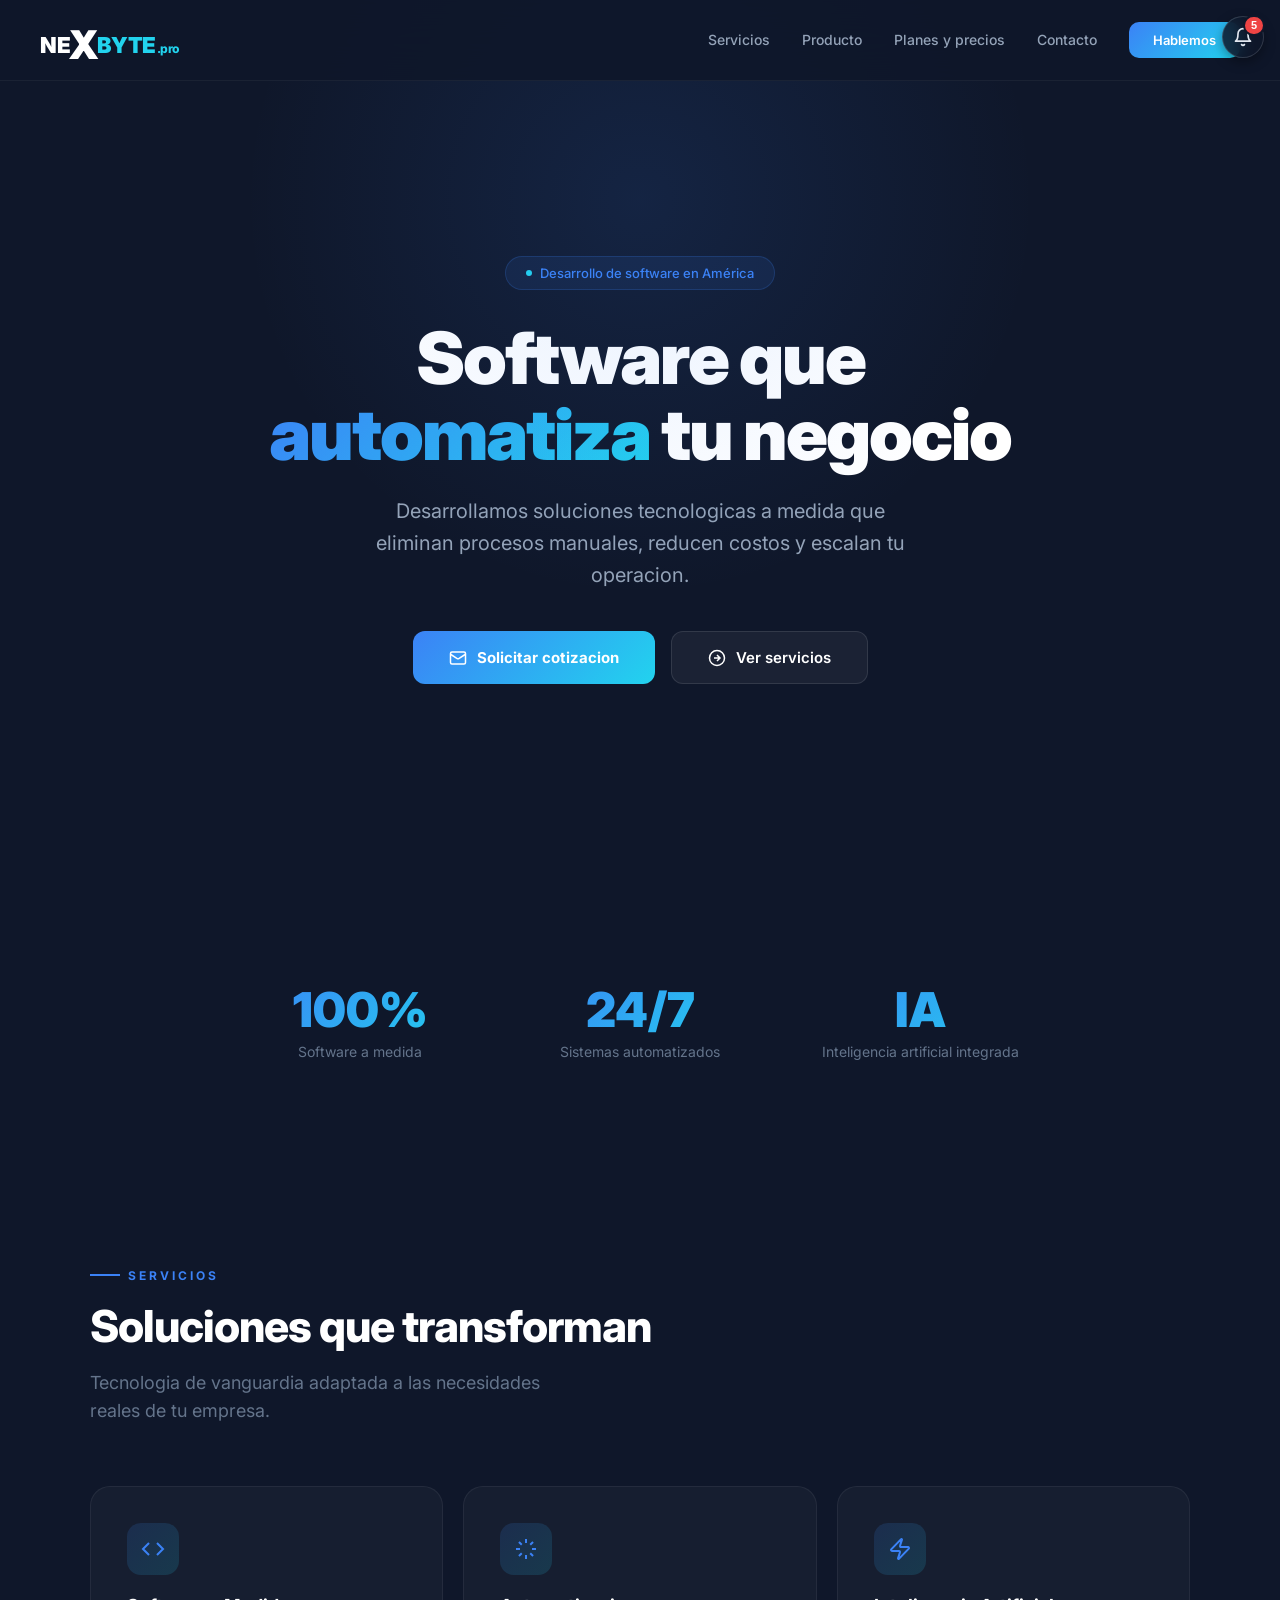
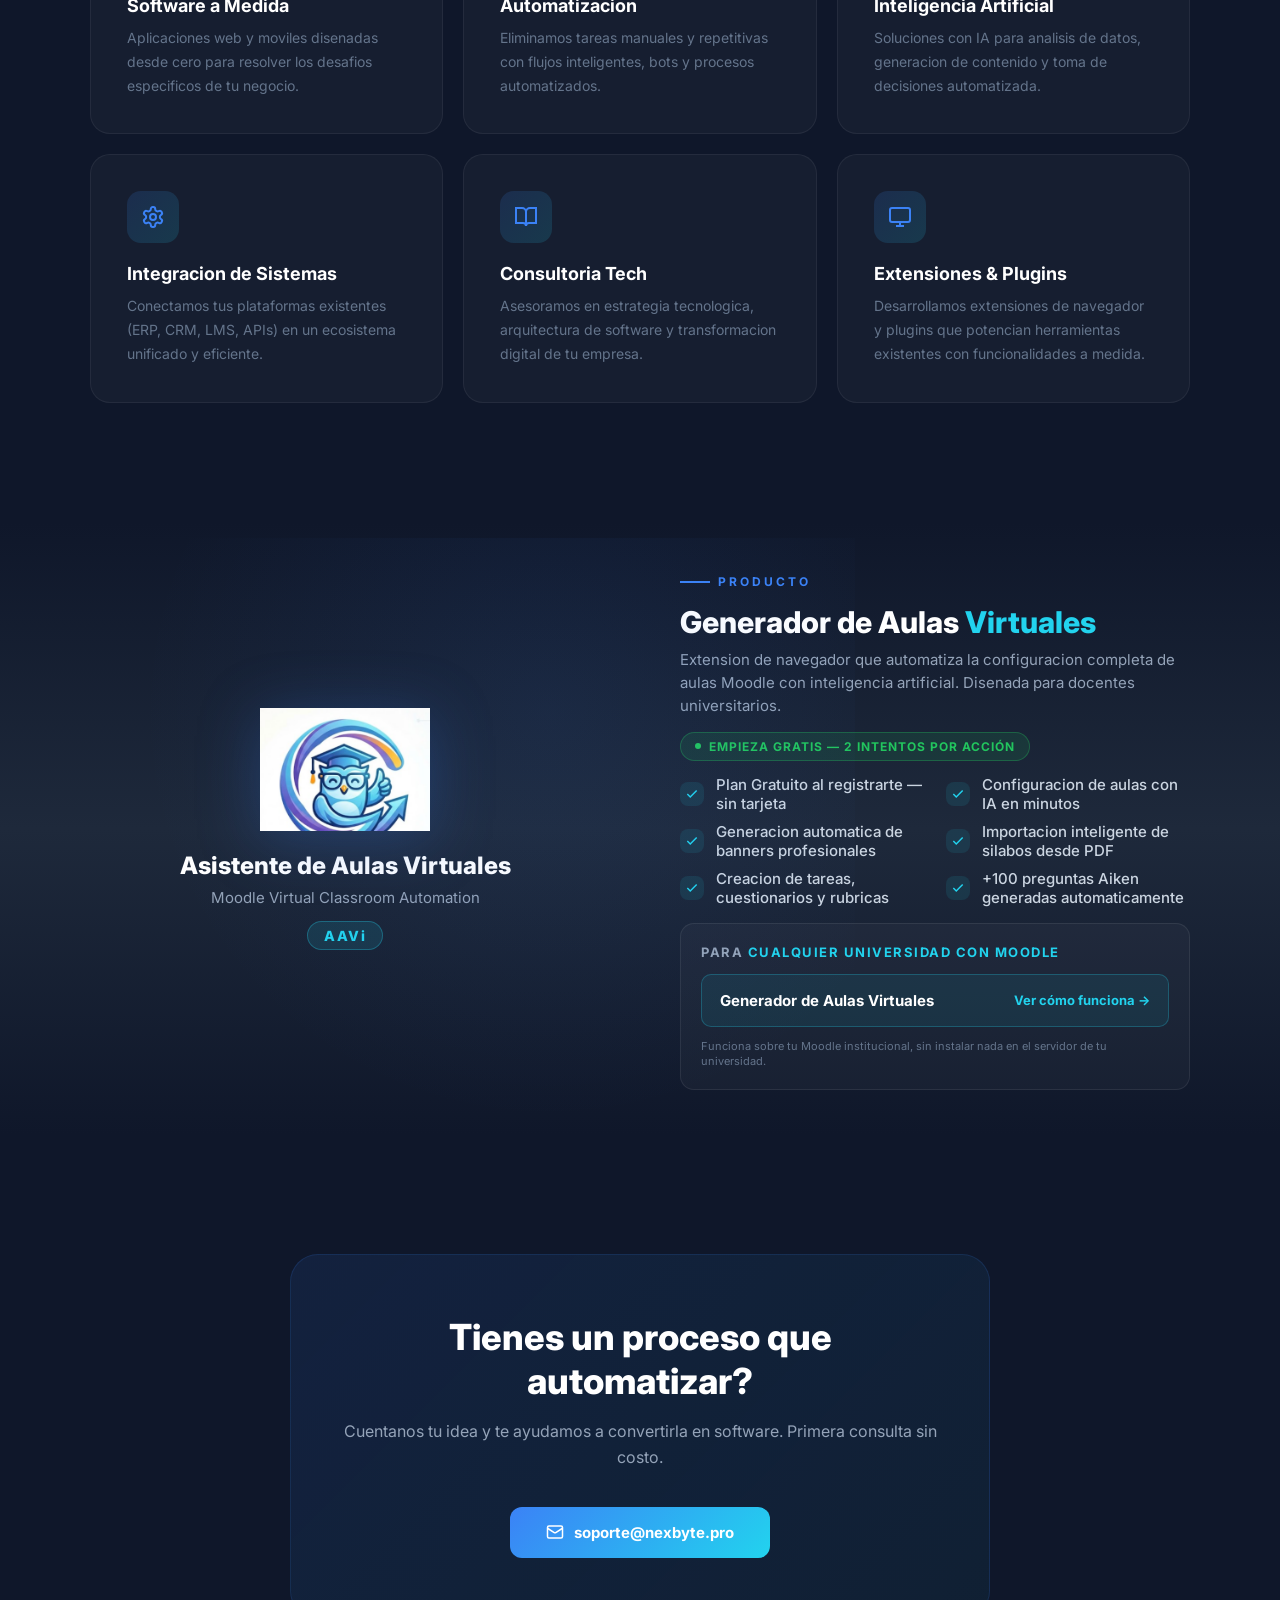
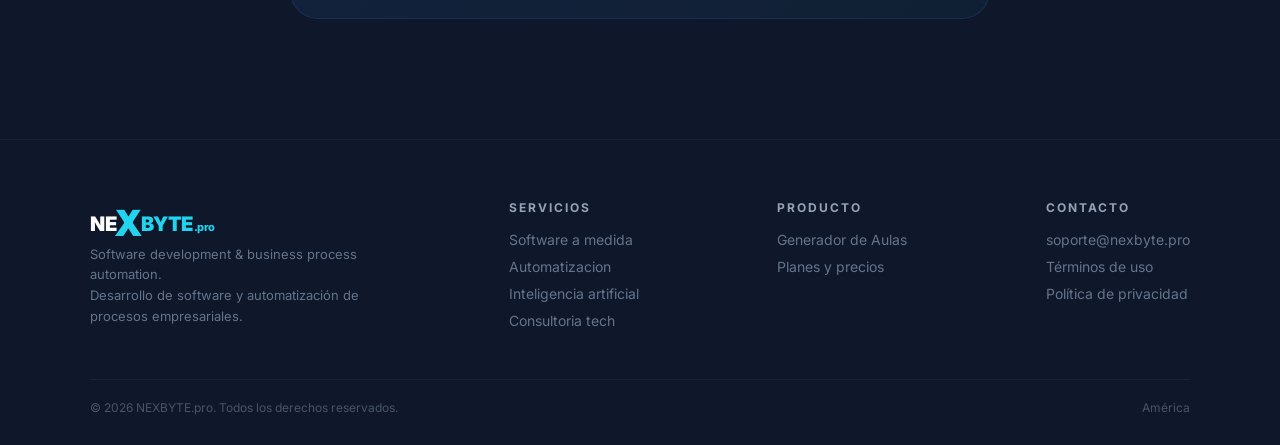
==== commit d24aba97: "Web genérica + instalación 1 clic - Landing /aulas consolidada y genérica (sin PUCE/PUCESE, sin secc" ====
--- a/index.html
+++ b/index.html
@@ -390,21 +390,13 @@
         </li>
       </ul>
       <div id="universidades" style="margin-top:8px;padding:20px;background:rgba(255,255,255,0.03);border:1px solid rgba(255,255,255,0.08);border-radius:14px;scroll-margin-top:90px;">
-        <p style="font-size:13px;font-weight:700;color:#94A3B8;text-transform:uppercase;letter-spacing:1.5px;margin:0 0 14px;">Selecciona tu universidad <span style="color:#22D3EE;">para ver planes y precios</span></p>
-        <div style="display:grid;grid-template-columns:1fr 1fr;gap:10px;">
-          <a href="/aulas/" style="display:flex;flex-direction:column;gap:4px;padding:14px 16px;background:rgba(34,211,238,0.08);border:1px solid rgba(34,211,238,0.25);border-radius:10px;text-decoration:none;transition:transform 0.2s, box-shadow 0.2s;" onmouseover="this.style.transform='translateY(-2px)';this.style.boxShadow='0 8px 24px rgba(34,211,238,0.2)'" onmouseout="this.style.transform='';this.style.boxShadow=''">
-            <span style="font-size:11px;color:#22D3EE;font-weight:700;text-transform:uppercase;letter-spacing:1px;">Disponible &middot; Ver detalles &rarr;</span>
-            <span style="font-size:15px;color:white;font-weight:700;">PUCE Esmeraldas</span>
-            <span style="font-size:12px;color:#94A3B8;font-family:monospace;">moodle.pucese.edu.ec</span>
-          </a>
-          <a href="/aulas-puce/" style="display:flex;flex-direction:column;gap:4px;padding:14px 16px;background:rgba(34,211,238,0.08);border:1px solid rgba(34,211,238,0.25);border-radius:10px;text-decoration:none;transition:transform 0.2s, box-shadow 0.2s;" onmouseover="this.style.transform='translateY(-2px)';this.style.boxShadow='0 8px 24px rgba(34,211,238,0.2)'" onmouseout="this.style.transform='';this.style.boxShadow=''">
-            <span style="font-size:11px;color:#22D3EE;font-weight:700;text-transform:uppercase;letter-spacing:1px;">Disponible &middot; Ver detalles &rarr;</span>
-            <span style="font-size:15px;color:white;font-weight:700;">PUCE Quito</span>
-            <span style="font-size:12px;color:#94A3B8;font-family:monospace;">eva.puce.edu.ec</span>
-          </a>
-        </div>
+        <p style="font-size:13px;font-weight:700;color:#94A3B8;text-transform:uppercase;letter-spacing:1.5px;margin:0 0 14px;">Para <span style="color:#22D3EE;">cualquier universidad con Moodle</span></p>
+        <a href="/aulas/" style="display:flex;align-items:center;justify-content:space-between;gap:8px;padding:16px 18px;background:rgba(34,211,238,0.08);border:1px solid rgba(34,211,238,0.25);border-radius:10px;text-decoration:none;transition:transform 0.2s, box-shadow 0.2s;" onmouseover="this.style.transform='translateY(-2px)';this.style.boxShadow='0 8px 24px rgba(34,211,238,0.2)'" onmouseout="this.style.transform='';this.style.boxShadow=''">
+          <span style="font-size:15px;color:white;font-weight:700;">Generador de Aulas Virtuales</span>
+          <span style="font-size:13px;color:#22D3EE;font-weight:700;white-space:nowrap;">Ver cómo funciona &rarr;</span>
+        </a>
         <p style="font-size:11px;color:#64748B;margin:12px 0 0;line-height:1.4;">
-          Cada universidad tiene su Moodle propio — selecciona el que corresponda a tu institución.
+          Funciona sobre tu Moodle institucional, sin instalar nada en el servidor de tu universidad.
         </p>
       </div>
     </div>
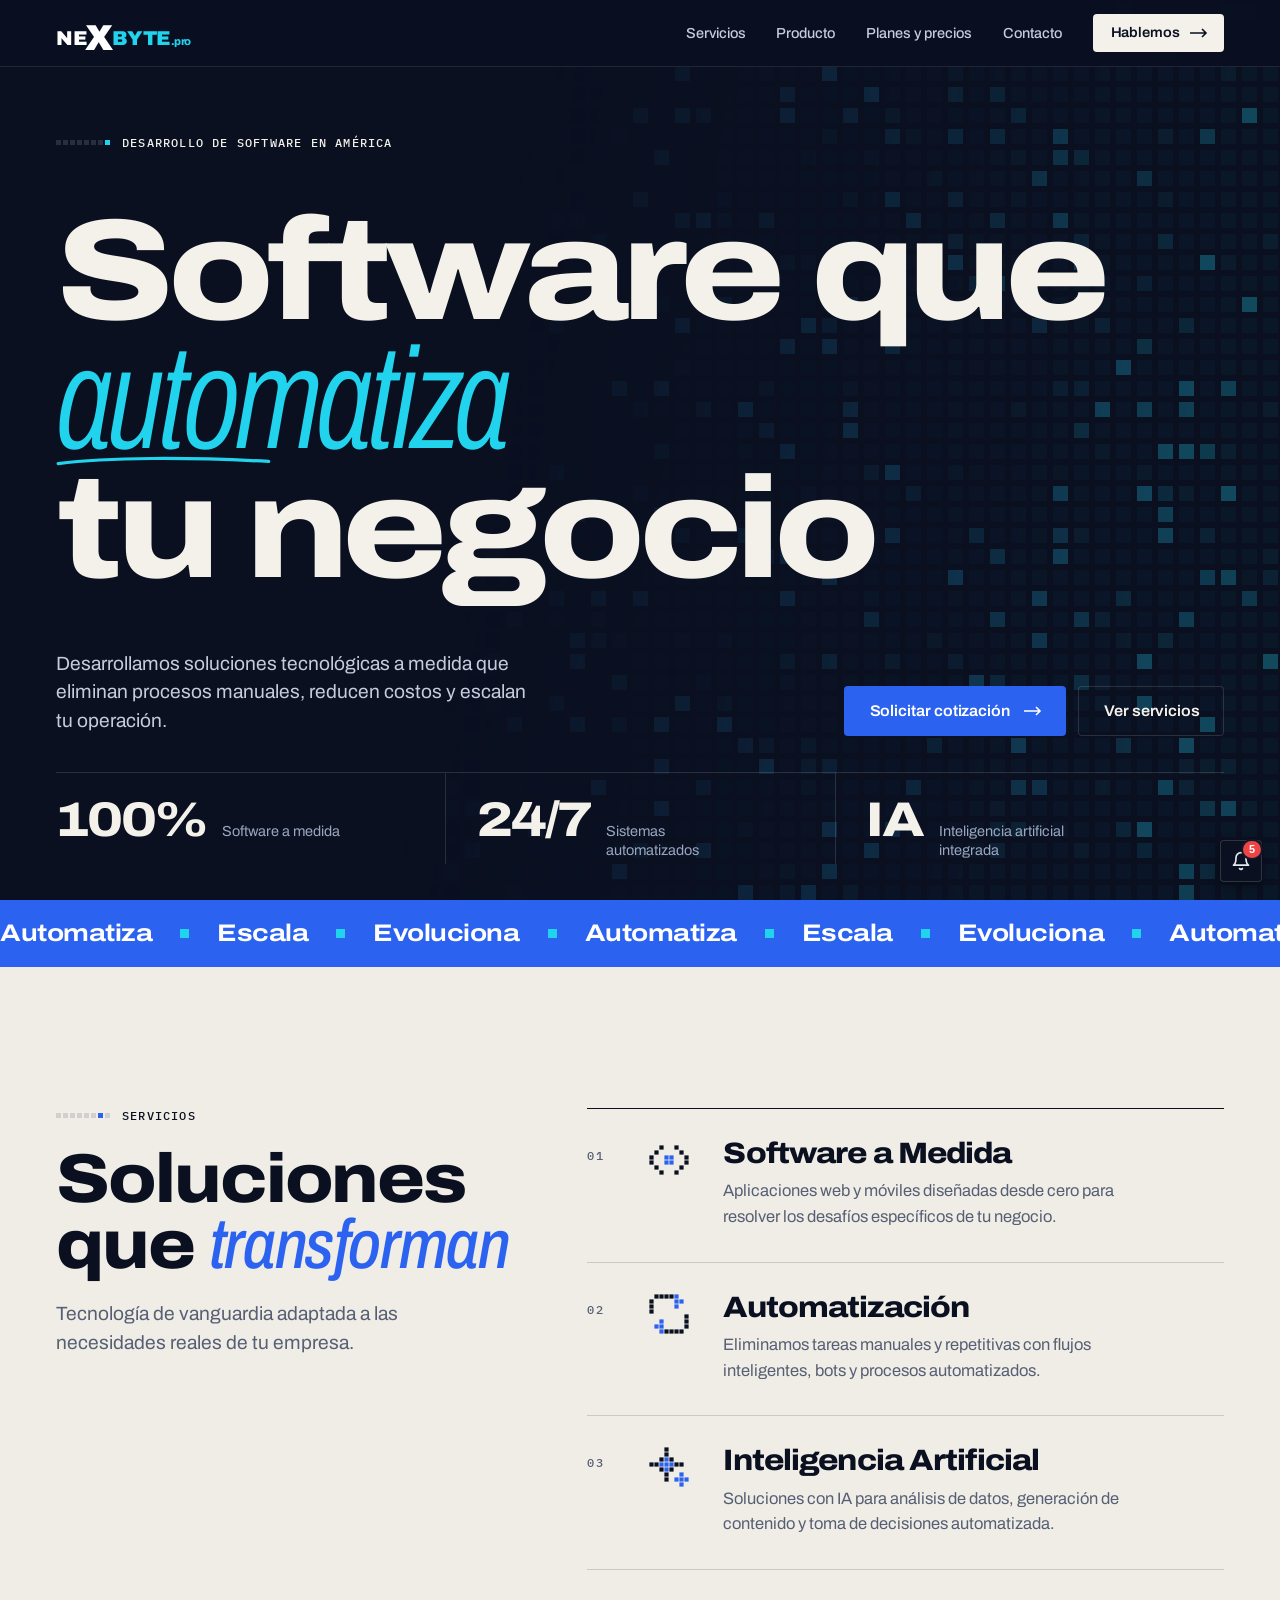
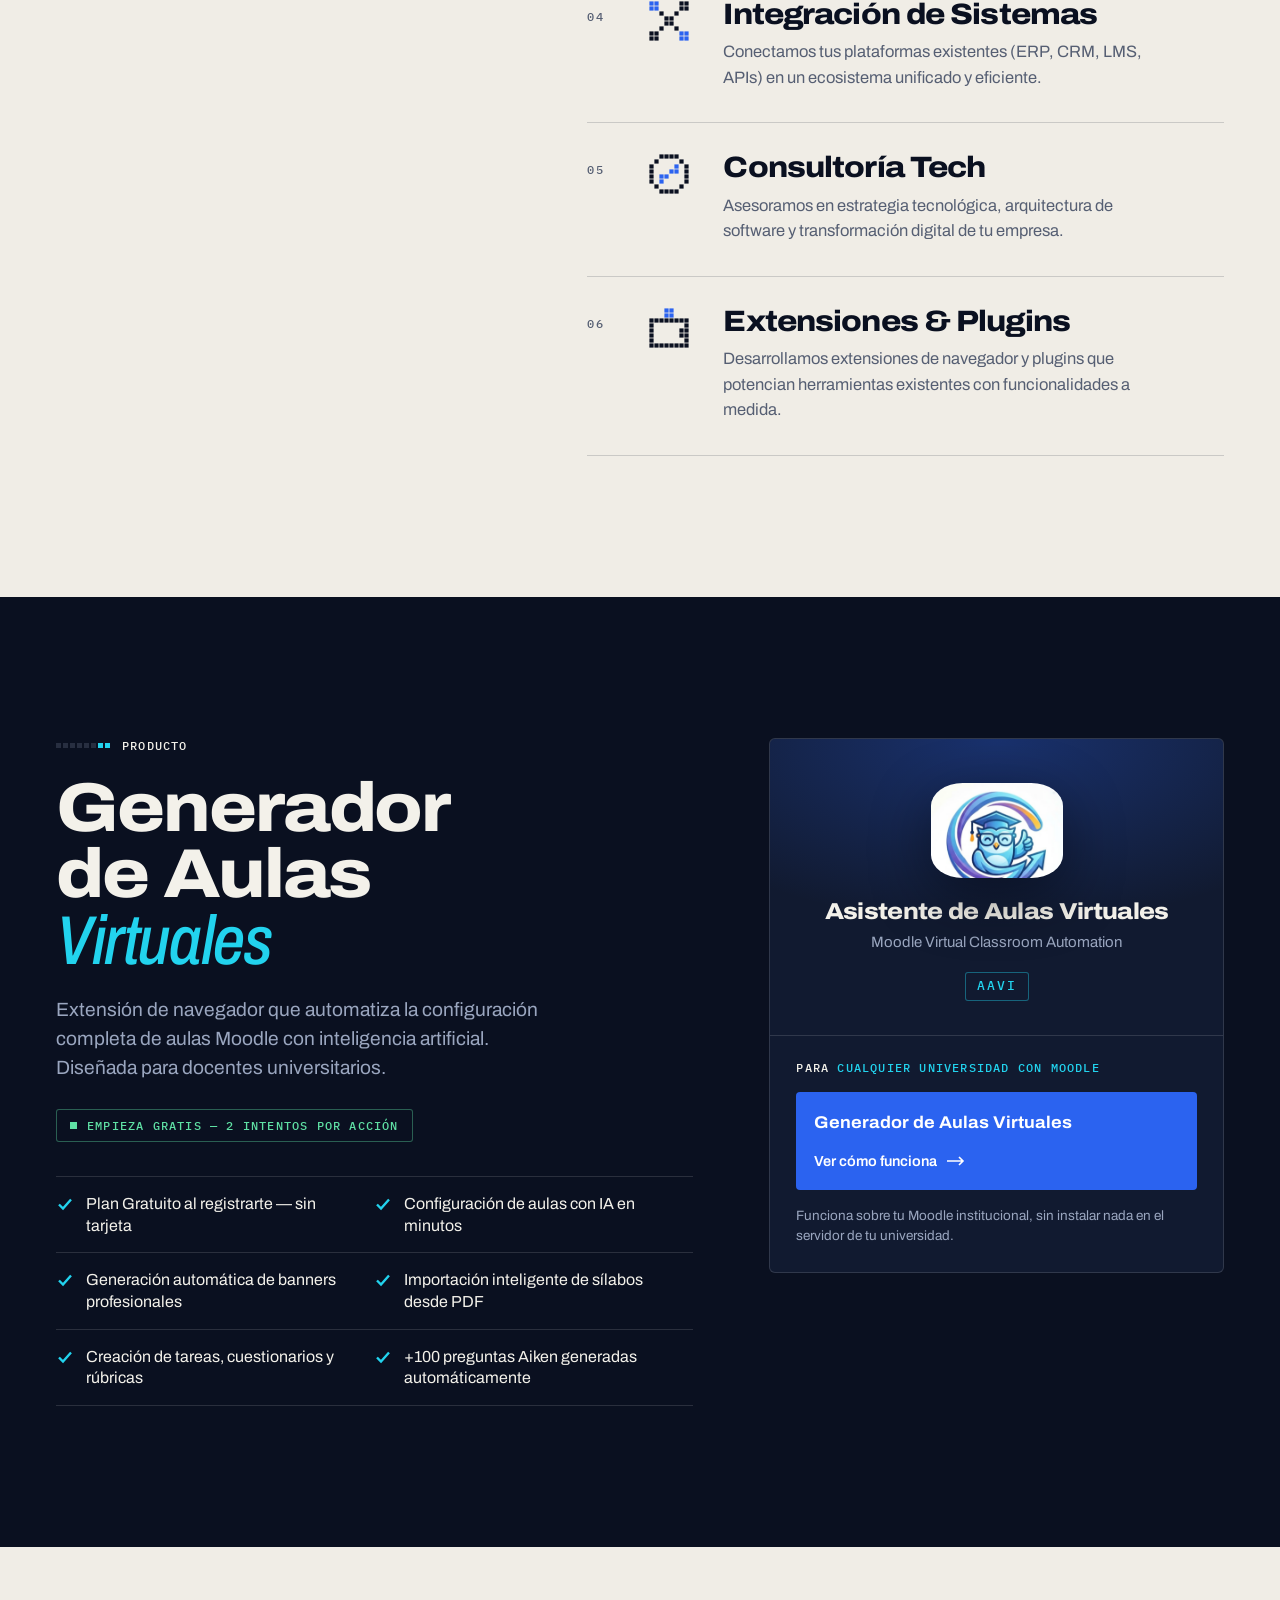
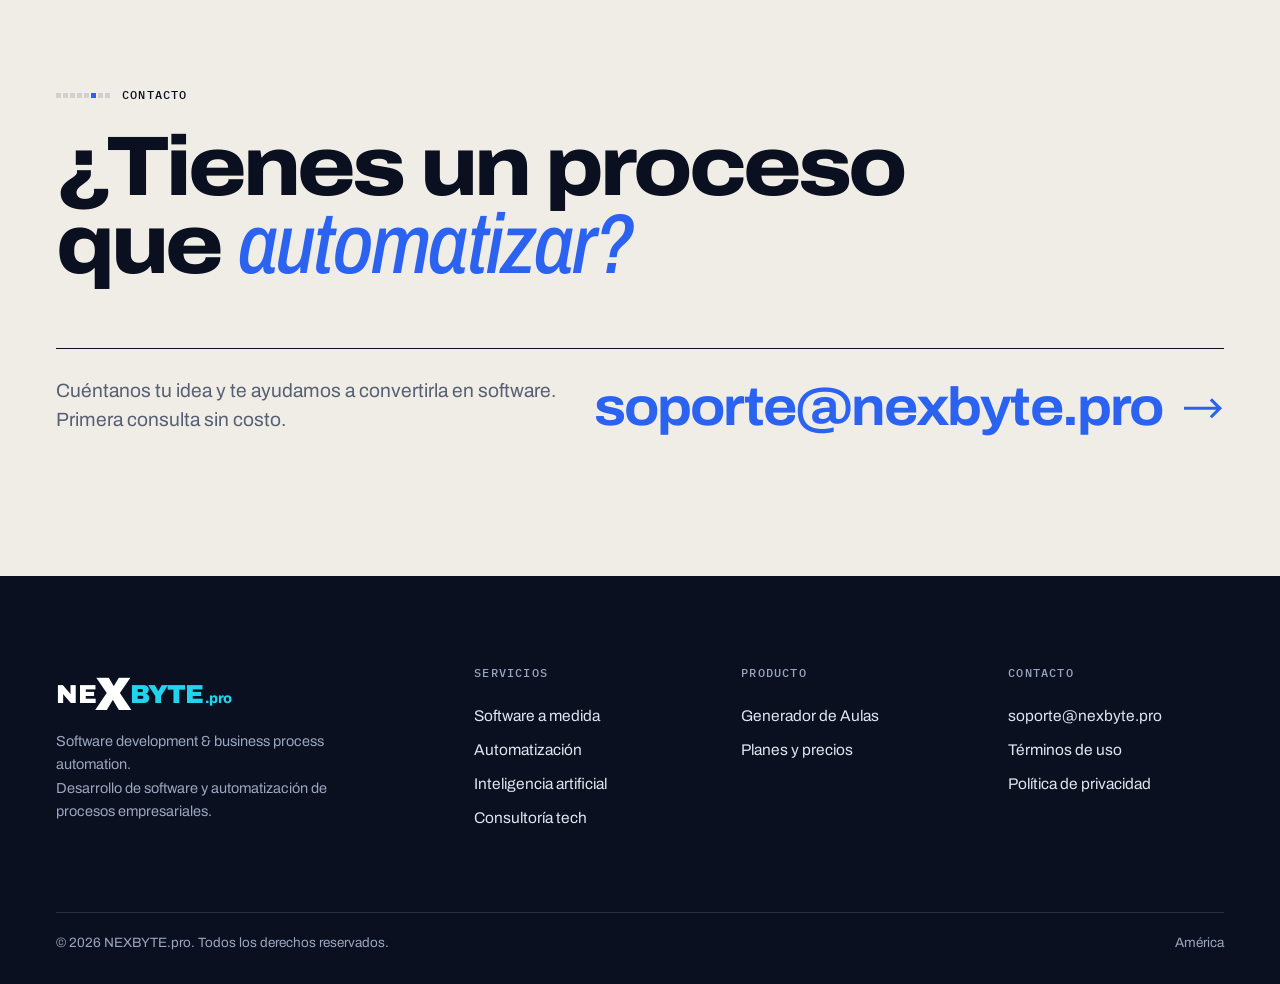
==== commit 03b67b16: "Rediseño del sitio: sistema visual único (papel y tinta, Archivo + Plex Mono, motivo del byte), mism" ====
--- a/index.html
+++ b/index.html
@@ -5,449 +5,201 @@
 <meta name="viewport" content="width=device-width, initial-scale=1.0">
 <link rel="icon" type="image/svg+xml" href="/favicon.svg">
 <title>NEXBYTE.pro — Automatiza. Escala. Evoluciona.</title>
-<meta name="description" content="Desarrollo de software y automatizacion de procesos empresariales. Soluciones tech a medida en Ecuador.">
+<meta name="description" content="Desarrollo de software y automatización de procesos empresariales. Soluciones tech a medida en Ecuador.">
+<meta name="theme-color" content="#0a1020">
 <link rel="preconnect" href="https://fonts.googleapis.com">
-<link href="https://fonts.googleapis.com/css2?family=Inter:wght@300;400;500;600;700;800;900&display=swap" rel="stylesheet">
-<style>
-  * { margin: 0; padding: 0; box-sizing: border-box; }
-  html { scroll-behavior: smooth; }
-  body { font-family: 'Inter', sans-serif; color: #E2E8F0; background: #0F172A; overflow-x: hidden; }
-
-  /* ===== NAV ===== */
-  nav {
-    position: fixed; top: 0; left: 0; right: 0; z-index: 100;
-    padding: 20px 40px;
-    display: flex; justify-content: space-between; align-items: center;
-    background: rgba(15, 23, 42, 0.85);
-    backdrop-filter: blur(20px);
-    border-bottom: 1px solid rgba(255,255,255,0.05);
-  }
-  .nav-logo { font-size: 22px; font-weight: 900; letter-spacing: 0; color: white; text-decoration: none; }
-  .nav-logo span { color: #22D3EE; }
-  .nav-links { display: flex; gap: 32px; align-items: center; }
-  .nav-links a { color: #94A3B8; text-decoration: none; font-size: 14px; font-weight: 500; transition: color 0.3s; }
-  .nav-links a:hover { color: white; }
-  .nav-cta {
-    background: linear-gradient(135deg, #3B82F6, #22D3EE);
-    color: white !important; padding: 10px 24px; border-radius: 10px;
-    font-weight: 600 !important; font-size: 13px !important;
-    transition: transform 0.3s, box-shadow 0.3s !important;
-  }
-  .nav-cta:hover { transform: translateY(-2px); box-shadow: 0 8px 25px rgba(59,130,246,0.3); }
-
-  /* ===== HERO ===== */
-  .hero {
-    min-height: 100vh; display: flex; align-items: center; justify-content: center;
-    text-align: center; padding: 120px 40px 80px;
-    position: relative;
-  }
-  .hero::before {
-    content: ''; position: absolute; top: -200px; left: 50%; transform: translateX(-50%);
-    width: 800px; height: 800px;
-    background: radial-gradient(circle, rgba(59,130,246,0.12) 0%, transparent 70%);
-    pointer-events: none;
-  }
-  .hero-badge {
-    display: inline-flex; align-items: center; gap: 8px;
-    background: rgba(59,130,246,0.1); border: 1px solid rgba(59,130,246,0.2);
-    padding: 8px 20px; border-radius: 50px;
-    font-size: 13px; font-weight: 500; color: #3B82F6;
-    margin-bottom: 30px;
-  }
-  .hero-badge .dot { width: 6px; height: 6px; background: #22D3EE; border-radius: 50%; animation: pulse 2s infinite; }
-  @keyframes pulse { 0%, 100% { opacity: 1; } 50% { opacity: 0.3; } }
-  .hero h1 { font-size: 72px; font-weight: 900; line-height: 1.05; color: white; max-width: 800px; margin: 0 auto 24px; letter-spacing: -2px; }
-  .hero h1 .gradient { background: linear-gradient(135deg, #3B82F6, #22D3EE); -webkit-background-clip: text; -webkit-text-fill-color: transparent; }
-  .hero p { font-size: 20px; color: #94A3B8; max-width: 560px; margin: 0 auto 40px; line-height: 1.6; font-weight: 400; }
-  .hero-buttons { display: flex; gap: 16px; justify-content: center; flex-wrap: wrap; }
-  .btn-primary {
-    background: linear-gradient(135deg, #3B82F6, #22D3EE);
-    color: white; padding: 16px 36px; border-radius: 12px; border: none;
-    font-size: 15px; font-weight: 700; cursor: pointer; text-decoration: none;
-    transition: box-shadow 0.2s; display: inline-flex; align-items: center; gap: 10px;
-  }
-  .btn-primary:hover { box-shadow: 0 12px 35px rgba(59,130,246,0.35); }
-  .btn-secondary {
-    background: rgba(255,255,255,0.05); border: 1px solid rgba(255,255,255,0.1);
-    color: white; padding: 16px 36px; border-radius: 12px;
-    font-size: 15px; font-weight: 600; cursor: pointer; text-decoration: none;
-    transition: all 0.3s; display: inline-flex; align-items: center; gap: 10px;
-  }
-  .btn-secondary:hover { background: rgba(255,255,255,0.1); border-color: rgba(255,255,255,0.2); }
-
-  /* ===== SERVICES ===== */
-  .services { padding: 120px 40px; position: relative; }
-  .section-label {
-    display: inline-flex; align-items: center; gap: 8px;
-    font-size: 12px; font-weight: 700; color: #3B82F6;
-    letter-spacing: 3px; text-transform: uppercase; margin-bottom: 16px;
-  }
-  .section-label .line { width: 30px; height: 2px; background: #3B82F6; }
-  .section-title { font-size: 44px; font-weight: 800; color: white; margin-bottom: 16px; letter-spacing: -1px; }
-  .section-desc { font-size: 18px; color: #64748B; max-width: 500px; margin-bottom: 60px; line-height: 1.6; }
-  .services-grid { display: grid; grid-template-columns: repeat(3, 1fr); gap: 20px; max-width: 1100px; margin: 0 auto; }
-  .service-card {
-    background: rgba(255,255,255,0.03); border: 1px solid rgba(255,255,255,0.06);
-    border-radius: 20px; padding: 36px; transition: all 0.4s; position: relative; overflow: hidden;
-  }
-  .service-card:hover { background: rgba(255,255,255,0.06); border-color: rgba(59,130,246,0.3); transform: translateY(-5px); }
-  .service-card::after {
-    content: ''; position: absolute; top: 0; left: 0; right: 0; height: 2px;
-    background: linear-gradient(90deg, transparent, #3B82F6, #22D3EE, transparent);
-    opacity: 0; transition: opacity 0.4s;
-  }
-  .service-card:hover::after { opacity: 1; }
-  .service-icon {
-    width: 52px; height: 52px; border-radius: 14px;
-    background: linear-gradient(135deg, rgba(59,130,246,0.15), rgba(34,211,238,0.15));
-    display: flex; align-items: center; justify-content: center; margin-bottom: 20px;
-  }
-  .service-icon svg { width: 24px; height: 24px; stroke: #3B82F6; fill: none; stroke-width: 2; }
-  .service-card h3 { font-size: 18px; font-weight: 700; color: white; margin-bottom: 10px; }
-  .service-card p { font-size: 14px; color: #64748B; line-height: 1.7; }
-
-  /* ===== PRODUCT ===== */
-  .product { padding: 44px 40px; scroll-margin-top: 76px; background: linear-gradient(180deg, #0F172A 0%, #1E293B 50%, #0F172A 100%); }
-  .product-container { max-width: 1100px; margin: 0 auto; display: grid; grid-template-columns: 1fr 1fr; gap: 80px; align-items: center; }
-  .product-visual {
-    background: linear-gradient(135deg, #1E293B, #0F172A);
-    border: 1px solid rgba(255,255,255,0.08); border-radius: 24px;
-    padding: 40px; position: relative; overflow: visible;
-  }
-  .product-visual::before {
-    content: ''; position: absolute; top: -50%; right: -50%; width: 200%; height: 200%;
-    background: radial-gradient(circle at 70% 30%, rgba(59,130,246,0.08), transparent 50%);
-    pointer-events: none;
-  }
-  .product-mockup {
-    background: #0F172A; border-radius: 16px; padding: 24px;
-    border: 1px solid rgba(255,255,255,0.06); position: relative;
-  }
-  .mockup-bar { display: flex; gap: 6px; margin-bottom: 16px; }
-  .mockup-dot { width: 10px; height: 10px; border-radius: 50%; }
-  .mockup-dot:nth-child(1) { background: #EF4444; }
-  .mockup-dot:nth-child(2) { background: #F59E0B; }
-  .mockup-dot:nth-child(3) { background: #22C55E; }
-  .mockup-content { display: flex; flex-direction: column; gap: 10px; }
-  .mockup-line { height: 8px; border-radius: 4px; background: rgba(255,255,255,0.06); }
-  .mockup-line:nth-child(1) { width: 60%; background: linear-gradient(90deg, rgba(59,130,246,0.3), rgba(34,211,238,0.3)); }
-  .mockup-line:nth-child(2) { width: 80%; }
-  .mockup-line:nth-child(3) { width: 45%; }
-  .mockup-line:nth-child(4) { width: 70%; background: rgba(34,211,238,0.15); }
-  .mockup-line:nth-child(5) { width: 55%; }
-  .mockup-badge {
-    position: absolute; bottom: -12px; right: -12px;
-    background: linear-gradient(135deg, #3B82F6, #22D3EE);
-    border-radius: 12px; padding: 12px 18px;
-    font-size: 11px; font-weight: 700; color: white;
-    box-shadow: 0 8px 25px rgba(59,130,246,0.3);
-  }
-  .product-info h2 { font-size: 30px; font-weight: 800; color: white; margin-bottom: 8px; line-height: 1.15; }
-  .product-info .highlight { color: #22D3EE; }
-  .product-info > p { font-size: 15px; color: #94A3B8; line-height: 1.55; margin-bottom: 14px; }
-  .product-features { list-style: none; display: grid; grid-template-columns: 1fr 1fr; gap: 9px 22px; margin-bottom: 16px; }
-  .product-features li {
-    display: flex; align-items: center; gap: 12px;
-    font-size: 15px; color: #CBD5E1; font-weight: 500;
-  }
-  .feature-check {
-    width: 24px; height: 24px; border-radius: 8px;
-    background: rgba(34,211,238,0.1); display: flex; align-items: center; justify-content: center; flex-shrink: 0;
-  }
-  .feature-check svg { width: 14px; height: 14px; stroke: #22D3EE; fill: none; stroke-width: 2.5; }
-
-  /* ===== STATS ===== */
-  .stats { padding: 80px 40px; }
-  .stats-grid { max-width: 800px; margin: 0 auto; display: grid; grid-template-columns: repeat(3, 1fr); gap: 40px; text-align: center; }
-  .stat-number { font-size: 48px; font-weight: 900; background: linear-gradient(135deg, #3B82F6, #22D3EE); -webkit-background-clip: text; -webkit-text-fill-color: transparent; }
-  .stat-label { font-size: 14px; color: #64748B; margin-top: 4px; }
-
-  /* ===== CTA ===== */
-  .cta { padding: 120px 40px; text-align: center; }
-  .cta-box {
-    max-width: 700px; margin: 0 auto;
-    background: linear-gradient(135deg, rgba(59,130,246,0.1), rgba(34,211,238,0.05));
-    border: 1px solid rgba(59,130,246,0.15);
-    border-radius: 28px; padding: 60px 50px;
-  }
-  .cta-box h2 { font-size: 36px; font-weight: 800; color: white; margin-bottom: 16px; }
-  .cta-box p { font-size: 16px; color: #94A3B8; margin-bottom: 36px; line-height: 1.6; }
-
-  /* ===== FOOTER ===== */
-  footer {
-    padding: 60px 40px 30px;
-    border-top: 1px solid rgba(255,255,255,0.05);
-  }
-  .footer-content { max-width: 1100px; margin: 0 auto; display: flex; justify-content: space-between; align-items: start; flex-wrap: wrap; gap: 40px; }
-  .footer-brand .logo { font-size: 20px; font-weight: 900; letter-spacing: 0; color: white; margin-bottom: 8px; }
-  .footer-brand .logo span { color: #22D3EE; }
-  .footer-brand p { font-size: 13px; color: #64748B; max-width: 280px; line-height: 1.6; }
-  .footer-col h4 { font-size: 12px; font-weight: 700; color: #94A3B8; text-transform: uppercase; letter-spacing: 2px; margin-bottom: 16px; }
-  .footer-col a { display: block; font-size: 14px; color: #64748B; text-decoration: none; margin-bottom: 10px; transition: color 0.3s; }
-  .footer-col a:hover { color: #22D3EE; }
-  .footer-bottom {
-    max-width: 1100px; margin: 40px auto 0;
-    padding-top: 20px; border-top: 1px solid rgba(255,255,255,0.05);
-    display: flex; justify-content: space-between;
-    font-size: 12px; color: #475569;
-  }
-
-  /* ===== RESPONSIVE ===== */
-  @media (max-width: 768px) {
-    .hero h1 { font-size: 40px; }
-    .hero { padding: 100px 24px 60px; }
-    .hero p { font-size: 16px; }
-    .services-grid { grid-template-columns: 1fr; }
-    .product-container { grid-template-columns: 1fr; gap: 40px; }
-    .stats-grid { grid-template-columns: 1fr; gap: 30px; }
-    .nav-links { display: none; }
-    nav { padding: 16px 24px; }
-    .services { padding: 80px 24px; }
-    .product { padding: 80px 24px; }
-    .cta-box { padding: 40px 24px; }
-    .footer-content { flex-direction: column; gap: 20px; text-align: center; }
-  }
-  @media (max-width: 480px) {
-    nav { padding: 12px 16px; }
-    .hero { padding: 80px 16px 50px; }
-    .hero h1 { font-size: 30px; line-height: 1.2; }
-    .hero p { font-size: 14px; }
-    .hero-buttons { flex-direction: column; width: 100%; }
-    .btn-primary, .btn-secondary { width: 100%; justify-content: center; text-align: center; }
-    .service-card { padding: 24px; }
-    .services { padding: 60px 16px; }
-    .product { padding: 60px 16px; }
-    .product-container { gap: 30px; }
-    .stat-number { font-size: 32px; }
-    .stat-label { font-size: 12px; }
-    .cta-box { padding: 32px 16px; }
-    .cta-box h2 { font-size: 24px; }
-    .cta-box p { font-size: 14px; }
-    footer { padding: 24px 16px; }
-    .footer-content { font-size: 11px; }
-  }
-
-  /* ===== Logo v4 NEXBYTE.pro — X palpitante ===== */
-  @keyframes nbPearlHtml { 0%,100% {color:#FFFFFF;} 20% {color:#E0F7FA;} 40% {color:#FFFFFF;} 60% {color:#F3E8FF;} 80% {color:#FFF5E1;} }
-  @keyframes nbGlowHtml  { 0%,100% {text-shadow:0 0 2px rgba(255,255,255,0.3);} 50% {text-shadow:0 0 10px rgba(255,255,255,0.7),0 0 20px rgba(224,247,250,0.35);} } 20% {fill:#E0F7FA;} 40% {fill:#FFFFFF;} 60% {fill:#F3E8FF;} 80% {fill:#FFF5E1;} } 50% {filter:drop-shadow(0 0 4px rgba(255,255,255,0.8)) drop-shadow(0 0 8px rgba(224,247,250,0.4));} }
-  .nx-brand { display: inline-flex; align-items: center; line-height: 1; letter-spacing: -0.5px; }
-  .nx-brand .nx-x    { color: #FFFFFF; font-size: 1.8em; line-height: 1; margin: 0 -1px; display: inline-block; transform: translateY(0.15em); animation: nbPearlHtml 4s ease-in-out infinite, nbGlowHtml 4s ease-in-out infinite; }
-  .nx-brand .nx-byte { color: #22D3EE; }
-  .nx-brand .nx-pro  { color: #22D3EE; font-size: 0.55em; font-weight: 800; margin-left: 1px; }</style>
-  <link rel="stylesheet" href="/nx-logo.css">
+<link rel="preconnect" href="https://fonts.gstatic.com" crossorigin>
+<link href="https://fonts.googleapis.com/css2?family=Archivo:ital,wdth,wght@0,62..125,300..900;1,62..125,300..900&family=IBM+Plex+Mono:wght@400;500&display=swap" rel="stylesheet">
+<link rel="stylesheet" href="/nx-logo.css">
+<link rel="stylesheet" href="/nx/sitio.css">
+<script>document.documentElement.classList.add('js')</script>
 </head>
 <body>
 
-<!-- NAV -->
-<nav>
-  <a href="#" class="nav-logo nx-brand"> NE<span class="nx-x">X</span><span class="nx-byte">BYTE</span><span class="nx-pro">.pro</span>
-  </a>
-  <div class="nav-links">
-    <a href="#servicios">Servicios</a>
-    <a href="#producto">Producto</a>
-    <a href="#universidades">Planes y precios</a>
-    <a href="#contacto">Contacto</a>
-    <a href="mailto:vargasmadrian@gmail.com" class="nav-cta">Hablemos</a>
+<!-- BARRA -->
+<nav class="barra con-menu" aria-label="Principal">
+  <div class="caja barra-in">
+    <a href="#" class="nx-brand">NE<span class="nx-x">X</span><span class="nx-byte">BYTE</span><span class="nx-pro">.pro</span></a>
+    <div class="menu" id="menu">
+      <a href="#servicios">Servicios</a>
+      <a href="#producto">Producto</a>
+      <a href="#universidades">Planes y precios</a>
+      <a href="#contacto">Contacto</a>
+      <a href="mailto:vargasmadrian@gmail.com" class="boton chico">Hablemos
+        <svg class="fl" viewBox="0 0 18 10" fill="none" stroke="currentColor" stroke-width="1.6" aria-hidden="true"><path d="M0 5h16M12 1l4 4-4 4"/></svg></a>
+    </div>
+    <button class="abre-menu" type="button" aria-label="Abrir el menú" aria-expanded="false" aria-controls="menu"><i></i><i></i></button>
   </div>
 </nav>
 
-<!-- HERO -->
-<section class="hero">
-  <div>
-    <div class="hero-badge">
-      <span class="dot"></span>
-      Desarrollo de software en América
-    </div>
-    <h1>Software que <span class="gradient">automatiza</span> tu negocio</h1>
-    <p>Desarrollamos soluciones tecnologicas a medida que eliminan procesos manuales, reducen costos y escalan tu operacion.</p>
-    <div class="hero-buttons">
-      <a href="mailto:vargasmadrian@gmail.com" class="btn-primary">
-        <svg width="18" height="18" viewBox="0 0 24 24" fill="none" stroke="currentColor" stroke-width="2"><rect x="2" y="4" width="20" height="16" rx="2"/><path d="m22 7-8.97 5.7a1.94 1.94 0 0 1-2.06 0L2 7"/></svg>
-        Solicitar cotizacion
-      </a>
-      <a href="#servicios" class="btn-secondary">
-        <svg width="18" height="18" viewBox="0 0 24 24" fill="none" stroke="currentColor" stroke-width="2"><circle cx="12" cy="12" r="10"/><path d="m12 8 4 4-4 4M8 12h8"/></svg>
-        Ver servicios
-      </a>
-    </div>
+<!-- PORTADA -->
+<header class="portada oscuro" data-seccion="portada">
+  <canvas class="matriz" aria-hidden="true"></canvas>
+  <div class="caja portada-in">
+    <p class="rotulo mono" data-ver><span class="byte" data-n="1"></span> <b>Desarrollo de software en América</b></p>
+
+    <h1 data-ver="titulo">
+      <span class="l"><span>Software que</span></span>
+      <span class="l" style="--i:1"><span><em>automatiza</em><svg class="trazo" viewBox="0 0 100 6" preserveAspectRatio="none" aria-hidden="true"><path pathLength="1" d="M1 4C24 1 62 1 99 3"/></svg></span></span>
+      <span class="l" style="--i:2"><span>tu negocio</span></span>
+    </h1>
+
+    <div>
+      <div class="portada-pie">
+        <p class="bajada" data-ver style="--i:4">Desarrollamos soluciones tecnológicas a medida que eliminan procesos manuales, reducen costos y escalan tu operación.</p>
+        <div class="fila-botones" data-ver style="--i:5">
+          <a href="mailto:vargasmadrian@gmail.com" class="boton azul">Solicitar cotización
+            <svg class="fl" viewBox="0 0 18 10" fill="none" stroke="currentColor" stroke-width="1.6" aria-hidden="true"><path d="M0 5h16M12 1l4 4-4 4"/></svg></a>
+          <a href="#servicios" class="boton linea">Ver servicios</a>
+        </div>
+      </div>
+
+      <!-- CIFRAS -->
+      <div class="cifras" data-ver style="--i:6;margin-top:clamp(24px,4vh,44px)">
+        <div class="cifra"><b>100%</b><span>Software a medida</span></div>
+        <div class="cifra"><b>24/7</b><span>Sistemas automatizados</span></div>
+        <div class="cifra"><b>IA</b><span>Inteligencia artificial integrada</span></div>
+      </div>
+    </div>
+  </div>
+</header>
+
+<!-- LEMA -->
+<div class="cinta-lema" aria-hidden="true"><div>
+  <span>Automatiza</span><span>Escala</span><span>Evoluciona</span><span>Automatiza</span><span>Escala</span><span>Evoluciona</span><span>Automatiza</span><span>Escala</span><span>Evoluciona</span><span>Automatiza</span><span>Escala</span><span>Evoluciona</span>
+  <span>Automatiza</span><span>Escala</span><span>Evoluciona</span><span>Automatiza</span><span>Escala</span><span>Evoluciona</span><span>Automatiza</span><span>Escala</span><span>Evoluciona</span><span>Automatiza</span><span>Escala</span><span>Evoluciona</span>
+</div></div>
+
+<!-- SERVICIOS -->
+<section class="bloque" id="servicios" data-seccion="servicios">
+  <div class="caja dos">
+    <div class="fija">
+      <p class="rotulo mono" data-ver><span class="byte" data-n="2"></span> <b>Servicios</b></p>
+      <h2 class="t-2" data-ver="titulo"><span class="l"><span>Soluciones</span></span><span class="l" style="--i:1"><span>que <em>transforman</em></span></span></h2>
+      <p class="bajada" data-ver style="--i:2">Tecnología de vanguardia adaptada a las necesidades reales de tu empresa.</p>
+    </div>
+
+    <ul class="lista-serv">
+      <li class="serv" data-ver>
+        <span class="n mono">01</span><i data-g="codigo"></i>
+        <h3>Software a Medida</h3>
+        <p>Aplicaciones web y móviles diseñadas desde cero para resolver los desafíos específicos de tu negocio.</p>
+      </li>
+      <li class="serv" data-ver>
+        <span class="n mono">02</span><i data-g="ciclo"></i>
+        <h3>Automatización</h3>
+        <p>Eliminamos tareas manuales y repetitivas con flujos inteligentes, bots y procesos automatizados.</p>
+      </li>
+      <li class="serv" data-ver>
+        <span class="n mono">03</span><i data-g="chispa"></i>
+        <h3>Inteligencia Artificial</h3>
+        <p>Soluciones con IA para análisis de datos, generación de contenido y toma de decisiones automatizada.</p>
+      </li>
+      <li class="serv" data-ver>
+        <span class="n mono">04</span><i data-g="nodos"></i>
+        <h3>Integración de Sistemas</h3>
+        <p>Conectamos tus plataformas existentes (ERP, CRM, LMS, APIs) en un ecosistema unificado y eficiente.</p>
+      </li>
+      <li class="serv" data-ver>
+        <span class="n mono">05</span><i data-g="brujula"></i>
+        <h3>Consultoría Tech</h3>
+        <p>Asesoramos en estrategia tecnológica, arquitectura de software y transformación digital de tu empresa.</p>
+      </li>
+      <li class="serv" data-ver>
+        <span class="n mono">06</span><i data-g="pieza"></i>
+        <h3>Extensiones &amp; Plugins</h3>
+        <p>Desarrollamos extensiones de navegador y plugins que potencian herramientas existentes con funcionalidades a medida.</p>
+      </li>
+    </ul>
   </div>
 </section>
 
-<!-- STATS -->
-<section class="stats">
-  <div class="stats-grid">
+<!-- PRODUCTO -->
+<section class="bloque oscuro" id="producto" data-seccion="producto">
+  <div class="caja producto-rej">
     <div>
-      <div class="stat-number">100%</div>
-      <div class="stat-label">Software a medida</div>
-    </div>
-    <div>
-      <div class="stat-number">24/7</div>
-      <div class="stat-label">Sistemas automatizados</div>
-    </div>
-    <div>
-      <div class="stat-number">IA</div>
-      <div class="stat-label">Inteligencia artificial integrada</div>
-    </div>
+      <p class="rotulo mono" data-ver><span class="byte" data-n="3"></span> <b>Producto</b></p>
+      <h2 class="t-2" data-ver="titulo"><span class="l"><span>Generador de Aulas</span></span><span class="l" style="--i:1"><span><em>Virtuales</em></span></span></h2>
+      <p class="bajada" data-ver style="--i:2">Extensión de navegador que automatiza la configuración completa de aulas Moodle con inteligencia artificial. Diseñada para docentes universitarios.</p>
+      <p class="sello mono" data-ver style="--i:3">Empieza gratis &mdash; 2 intentos por acción</p>
+
+      <ul class="checks" data-ver style="--i:4">
+        <li><i class="chico" data-g="ok"></i> Plan Gratuito al registrarte &mdash; sin tarjeta</li>
+        <li><i class="chico" data-g="ok"></i> Configuración de aulas con IA en minutos</li>
+        <li><i class="chico" data-g="ok"></i> Generación automática de banners profesionales</li>
+        <li><i class="chico" data-g="ok"></i> Importación inteligente de sílabos desde PDF</li>
+        <li><i class="chico" data-g="ok"></i> Creación de tareas, cuestionarios y rúbricas</li>
+        <li><i class="chico" data-g="ok"></i> +100 preguntas Aiken generadas automáticamente</li>
+      </ul>
+    </div>
+
+    <aside class="ficha" data-ver style="--i:2">
+      <div class="ficha-arriba">
+        <img src="/nx/buho.png" alt="Asistente de Aulas Virtuales (AAVi)" width="296" height="296" loading="lazy">
+        <h3>Asistente de Aulas Virtuales</h3>
+        <p>Moodle Virtual Classroom Automation</p>
+        <span class="mono">AAVi</span>
+      </div>
+      <div class="ficha-abajo" id="universidades">
+        <p class="mono">Para <b>cualquier universidad con Moodle</b></p>
+        <a href="/aulas/" class="ficha-ir">
+          <b>Generador de Aulas Virtuales</b>
+          <span>Ver cómo funciona <svg class="fl" viewBox="0 0 18 10" fill="none" stroke="currentColor" stroke-width="1.6" aria-hidden="true"><path d="M0 5h16M12 1l4 4-4 4"/></svg></span>
+        </a>
+        <small>Funciona sobre tu Moodle institucional, sin instalar nada en el servidor de tu universidad.</small>
+      </div>
+    </aside>
   </div>
 </section>
 
-<!-- SERVICES -->
-<section class="services" id="servicios">
-  <div style="max-width: 1100px; margin: 0 auto;">
-    <div class="section-label"><span class="line"></span> SERVICIOS</div>
-    <div class="section-title">Soluciones que transforman</div>
-    <div class="section-desc">Tecnologia de vanguardia adaptada a las necesidades reales de tu empresa.</div>
-
-    <div class="services-grid">
-      <div class="service-card">
-        <div class="service-icon">
-          <svg viewBox="0 0 24 24"><polyline points="16 18 22 12 16 6"/><polyline points="8 6 2 12 8 18"/></svg>
-        </div>
-        <h3>Software a Medida</h3>
-        <p>Aplicaciones web y moviles disenadas desde cero para resolver los desafios especificos de tu negocio.</p>
-      </div>
-      <div class="service-card">
-        <div class="service-icon">
-          <svg viewBox="0 0 24 24"><path d="M12 2v4m0 12v4M4.93 4.93l2.83 2.83m8.48 8.48l2.83 2.83M2 12h4m12 0h4M4.93 19.07l2.83-2.83m8.48-8.48l2.83-2.83"/></svg>
-        </div>
-        <h3>Automatizacion</h3>
-        <p>Eliminamos tareas manuales y repetitivas con flujos inteligentes, bots y procesos automatizados.</p>
-      </div>
-      <div class="service-card">
-        <div class="service-icon">
-          <svg viewBox="0 0 24 24"><path d="M4 14a1 1 0 0 1-.78-1.63l9.9-10.2a.5.5 0 0 1 .86.46l-1.92 6.02A1 1 0 0 0 13 10h7a1 1 0 0 1 .78 1.63l-9.9 10.2a.5.5 0 0 1-.86-.46l1.92-6.02A1 1 0 0 0 11 14z"/></svg>
-        </div>
-        <h3>Inteligencia Artificial</h3>
-        <p>Soluciones con IA para analisis de datos, generacion de contenido y toma de decisiones automatizada.</p>
-      </div>
-      <div class="service-card">
-        <div class="service-icon">
-          <svg viewBox="0 0 24 24"><path d="M12.22 2h-.44a2 2 0 0 0-2 2v.18a2 2 0 0 1-1 1.73l-.43.25a2 2 0 0 1-2 0l-.15-.08a2 2 0 0 0-2.73.73l-.22.38a2 2 0 0 0 .73 2.73l.15.1a2 2 0 0 1 1 1.72v.51a2 2 0 0 1-1 1.74l-.15.09a2 2 0 0 0-.73 2.73l.22.38a2 2 0 0 0 2.73.73l.15-.08a2 2 0 0 1 2 0l.43.25a2 2 0 0 1 1 1.73V20a2 2 0 0 0 2 2h.44a2 2 0 0 0 2-2v-.18a2 2 0 0 1 1-1.73l.43-.25a2 2 0 0 1 2 0l.15.08a2 2 0 0 0 2.73-.73l.22-.39a2 2 0 0 0-.73-2.73l-.15-.08a2 2 0 0 1-1-1.74v-.5a2 2 0 0 1 1-1.74l.15-.09a2 2 0 0 0 .73-2.73l-.22-.38a2 2 0 0 0-2.73-.73l-.15.08a2 2 0 0 1-2 0l-.43-.25a2 2 0 0 1-1-1.73V4a2 2 0 0 0-2-2z"/><circle cx="12" cy="12" r="3"/></svg>
-        </div>
-        <h3>Integracion de Sistemas</h3>
-        <p>Conectamos tus plataformas existentes (ERP, CRM, LMS, APIs) en un ecosistema unificado y eficiente.</p>
-      </div>
-      <div class="service-card">
-        <div class="service-icon">
-          <svg viewBox="0 0 24 24"><path d="M2 3h6a4 4 0 0 1 4 4v14a3 3 0 0 0-3-3H2z"/><path d="M22 3h-6a4 4 0 0 0-4 4v14a3 3 0 0 1 3-3h7z"/></svg>
-        </div>
-        <h3>Consultoria Tech</h3>
-        <p>Asesoramos en estrategia tecnologica, arquitectura de software y transformacion digital de tu empresa.</p>
-      </div>
-      <div class="service-card">
-        <div class="service-icon">
-          <svg viewBox="0 0 24 24"><rect x="2" y="3" width="20" height="14" rx="2"/><line x1="8" y1="21" x2="16" y2="21"/><line x1="12" y1="17" x2="12" y2="21"/></svg>
-        </div>
-        <h3>Extensiones & Plugins</h3>
-        <p>Desarrollamos extensiones de navegador y plugins que potencian herramientas existentes con funcionalidades a medida.</p>
-      </div>
+<!-- CONTACTO -->
+<section class="bloque contacto" id="contacto" data-seccion="contacto">
+  <div class="caja">
+    <p class="rotulo mono" data-ver style="margin-bottom:26px"><span class="byte" data-n="4"></span> <b>Contacto</b></p>
+    <h2 data-ver="titulo"><span class="l"><span>¿Tienes un proceso</span></span><span class="l" style="--i:1"><span>que <em>automatizar?</em></span></span></h2>
+    <div class="contacto-pie">
+      <p class="bajada" data-ver>Cuéntanos tu idea y te ayudamos a convertirla en software. Primera consulta sin costo.</p>
+      <a href="mailto:soporte@nexbyte.pro" class="correo-grande" data-ver style="--i:1">soporte@nexbyte.pro
+        <svg class="fl" viewBox="0 0 18 10" fill="none" stroke="currentColor" stroke-width="1.4" aria-hidden="true"><path d="M0 5h16M12 1l4 4-4 4"/></svg></a>
     </div>
   </div>
 </section>
 
-<!-- PRODUCT -->
-<section class="product" id="producto">
-  <div class="product-container">
-    <div class="product-visual" style="display:flex;flex-direction:column;align-items:center;justify-content:center;padding:24px;background:transparent;border:none;">
-      <img src="/logo-extension.png" alt="Asistente de Aulas Virtuales (AAVi)" style="width:170px;height:auto;margin-bottom:20px;filter:drop-shadow(0 8px 30px rgba(59,130,246,0.25));">
-      <h3 style="font-size:24px;font-weight:800;color:white;margin-bottom:8px;text-align:center;">Asistente de Aulas Virtuales</h3>
-      <p style="font-size:15px;color:#94A3B8;text-align:center;margin:0;">Moodle Virtual Classroom Automation</p>
-      <span style="display:inline-block;margin-top:14px;padding:5px 16px;background:rgba(34,211,238,0.12);border:1px solid rgba(34,211,238,0.3);border-radius:50px;font-size:14px;font-weight:800;letter-spacing:1.5px;color:#22D3EE;">AAVi</span>
-    </div>
-
-    <div class="product-info">
-      <div class="section-label"><span class="line"></span> PRODUCTO</div>
-      <h2>Generador de Aulas <span class="highlight">Virtuales</span></h2>
-      <p>Extension de navegador que automatiza la configuracion completa de aulas Moodle con inteligencia artificial. Disenada para docentes universitarios.</p>
-      <div style="display:inline-flex;align-items:center;gap:8px;background:rgba(34,197,94,0.12);border:1px solid rgba(34,197,94,0.3);color:#22C55E;padding:6px 14px;border-radius:50px;font-size:12px;font-weight:700;text-transform:uppercase;letter-spacing:1px;margin-bottom:14px;">
-        <span style="width:6px;height:6px;background:#22C55E;border-radius:50%;"></span>
-        Empieza gratis &mdash; 2 intentos por acci&oacute;n
-      </div>
-      <ul class="product-features">
-        <li>
-          <div class="feature-check"><svg viewBox="0 0 24 24"><polyline points="20 6 9 17 4 12"/></svg></div>
-          Plan Gratuito al registrarte &mdash; sin tarjeta
-        </li>
-        <li>
-          <div class="feature-check"><svg viewBox="0 0 24 24"><polyline points="20 6 9 17 4 12"/></svg></div>
-          Configuracion de aulas con IA en minutos
-        </li>
-        <li>
-          <div class="feature-check"><svg viewBox="0 0 24 24"><polyline points="20 6 9 17 4 12"/></svg></div>
-          Generacion automatica de banners profesionales
-        </li>
-        <li>
-          <div class="feature-check"><svg viewBox="0 0 24 24"><polyline points="20 6 9 17 4 12"/></svg></div>
-          Importacion inteligente de silabos desde PDF
-        </li>
-        <li>
-          <div class="feature-check"><svg viewBox="0 0 24 24"><polyline points="20 6 9 17 4 12"/></svg></div>
-          Creacion de tareas, cuestionarios y rubricas
-        </li>
-        <li>
-          <div class="feature-check"><svg viewBox="0 0 24 24"><polyline points="20 6 9 17 4 12"/></svg></div>
-          +100 preguntas Aiken generadas automaticamente
-        </li>
-      </ul>
-      <div id="universidades" style="margin-top:8px;padding:20px;background:rgba(255,255,255,0.03);border:1px solid rgba(255,255,255,0.08);border-radius:14px;scroll-margin-top:90px;">
-        <p style="font-size:13px;font-weight:700;color:#94A3B8;text-transform:uppercase;letter-spacing:1.5px;margin:0 0 14px;">Para <span style="color:#22D3EE;">cualquier universidad con Moodle</span></p>
-        <a href="/aulas/" style="display:flex;align-items:center;justify-content:space-between;gap:8px;padding:16px 18px;background:rgba(34,211,238,0.08);border:1px solid rgba(34,211,238,0.25);border-radius:10px;text-decoration:none;transition:transform 0.2s, box-shadow 0.2s;" onmouseover="this.style.transform='translateY(-2px)';this.style.boxShadow='0 8px 24px rgba(34,211,238,0.2)'" onmouseout="this.style.transform='';this.style.boxShadow=''">
-          <span style="font-size:15px;color:white;font-weight:700;">Generador de Aulas Virtuales</span>
-          <span style="font-size:13px;color:#22D3EE;font-weight:700;white-space:nowrap;">Ver cómo funciona &rarr;</span>
-        </a>
-        <p style="font-size:11px;color:#64748B;margin:12px 0 0;line-height:1.4;">
-          Funciona sobre tu Moodle institucional, sin instalar nada en el servidor de tu universidad.
-        </p>
-      </div>
-    </div>
-  </div>
-</section>
-
-<!-- CTA -->
-<section class="cta" id="contacto">
-  <div class="cta-box">
-    <h2>Tienes un proceso que automatizar?</h2>
-    <p>Cuentanos tu idea y te ayudamos a convertirla en software. Primera consulta sin costo.</p>
-    <a href="mailto:soporte@nexbyte.pro" class="btn-primary">
-      <svg width="18" height="18" viewBox="0 0 24 24" fill="none" stroke="currentColor" stroke-width="2"><rect x="2" y="4" width="20" height="16" rx="2"/><path d="m22 7-8.97 5.7a1.94 1.94 0 0 1-2.06 0L2 7"/></svg>
-      soporte@nexbyte.pro
-    </a>
-  </div>
-</section>
-
-<!-- FOOTER -->
-<footer>
-  <div class="footer-content">
-    <div class="footer-brand">
-      <div class="logo nx-brand"> NE<span class="nx-x">X</span><span class="nx-byte">BYTE</span><span class="nx-pro">.pro</span>
-      </div>
-      <p>Software development &amp; business process automation.<br>Desarrollo de software y automatización de procesos empresariales.</p>
-    </div>
-    <div class="footer-col">
-      <h4>Servicios</h4>
-      <a href="#servicios">Software a medida</a>
-      <a href="#servicios">Automatizacion</a>
-      <a href="#servicios">Inteligencia artificial</a>
-      <a href="#servicios">Consultoria tech</a>
-    </div>
-    <div class="footer-col">
-      <h4>Producto</h4>
-      <a href="#producto">Generador de Aulas</a>
-      <a href="#universidades">Planes y precios</a>
-    </div>
-    <div class="footer-col">
-      <h4>Contacto</h4>
-      <a href="mailto:soporte@nexbyte.pro">soporte@nexbyte.pro</a>
-      <a href="/terminos">Términos de uso</a>
-      <a href="/privacidad">Política de privacidad</a>
-    </div>
-  </div>
-  <div class="footer-bottom">
-    <span>&copy; 2026 NEXBYTE.pro. Todos los derechos reservados.</span>
-    <span>América</span>
+<!-- PIE -->
+<footer class="pie oscuro" data-seccion="pie">
+  <div class="caja">
+    <div class="pie-rej">
+      <div>
+        <div class="nx-brand">NE<span class="nx-x">X</span><span class="nx-byte">BYTE</span><span class="nx-pro">.pro</span></div>
+        <p class="pie-sobre">Software development &amp; business process automation.<br>Desarrollo de software y automatización de procesos empresariales.</p>
+      </div>
+      <div class="pie-col">
+        <h4>Servicios</h4>
+        <a href="#servicios">Software a medida</a>
+        <a href="#servicios">Automatización</a>
+        <a href="#servicios">Inteligencia artificial</a>
+        <a href="#servicios">Consultoría tech</a>
+      </div>
+      <div class="pie-col">
+        <h4>Producto</h4>
+        <a href="#producto">Generador de Aulas</a>
+        <a href="#universidades">Planes y precios</a>
+      </div>
+      <div class="pie-col">
+        <h4>Contacto</h4>
+        <a href="mailto:soporte@nexbyte.pro">soporte@nexbyte.pro</a>
+        <a href="/terminos">Términos de uso</a>
+        <a href="/privacidad">Política de privacidad</a>
+      </div>
+    </div>
+    <div class="pie-fin">
+      <span>&copy; 2026 NEXBYTE.pro. Todos los derechos reservados.</span>
+      <span>América</span>
+    </div>
   </div>
 </footer>
 
+<script defer src="/nx/sitio.js"></script>
 <script defer src="/notifications.js"></script>
 </body>
 </html>
--- a/nx/sitio.css
+++ b/nx/sitio.css
@@ -0,0 +1,637 @@
+/* ============================================================
+   NEXBYTE.pro — hoja de estilos única del sitio.
+   Idea visual: papel y tinta, tipografía ancha de imprenta y un
+   motivo propio, el «byte» (ocho celdas), que numera secciones,
+   dibuja los iconos y anima la portada.
+   Cada página enlaza este archivo; no hay estilos por página.
+   ============================================================ */
+
+:root {
+  --tinta: #0a1020; --tinta-2: #111a30; --tinta-3: #1a2540;
+  --papel: #f0ede6; --papel-2: #e6e2d8; --hoja: #fbfaf7;
+  --gris: #565f73; --gris-2: #8a91a2;
+  --azul: #2b63f0; --azul-2: #1d49c2; --cian: #22d3ee; --cian-2: #0e7c93;
+  --verde: #1f9d6b; --rojo: #d6453d;
+  --ancha: 'Archivo', 'Helvetica Neue', Arial, sans-serif;
+  --mono: 'IBM Plex Mono', ui-monospace, Menlo, monospace;
+  --ancho: 1240px; --borde: clamp(20px, 4.4vw, 56px);
+  --salida: cubic-bezier(.16, 1, .3, 1);
+
+  /* Tema claro (por defecto). Las secciones .oscuro redefinen estas cinco. */
+  --fondo: var(--papel); --texto: var(--tinta); --suave: var(--gris); --linea: rgba(10, 16, 32, .16); --acento: var(--azul); --tarjeta: var(--hoja);
+}
+.oscuro {
+  --fondo: var(--tinta); --texto: #f3f1ea; --suave: #9aa6bf; --linea: rgba(255, 255, 255, .13); --acento: var(--cian); --tarjeta: var(--tinta-2);
+  background: var(--fondo); color: var(--texto);
+}
+
+@view-transition { navigation: auto; }
+::view-transition-old(root), ::view-transition-new(root) { animation-duration: .28s; }
+
+*, *::before, *::after { box-sizing: border-box; }
+* { margin: 0; }
+html { -webkit-text-size-adjust: 100%; scroll-behavior: smooth; scroll-padding-top: 84px; overflow-x: clip; }
+body {
+  background: var(--fondo); color: var(--texto);
+  font: 400 17px/1.55 var(--ancha); font-stretch: 100%;
+  -webkit-font-smoothing: antialiased; text-rendering: optimizeLegibility; overflow-x: clip;
+}
+img, svg, canvas { display: block; max-width: 100%; }
+a { color: inherit; text-decoration: none; }
+button, input { font: inherit; color: inherit; }
+ul, ol { padding: 0; list-style: none; }
+::selection { background: var(--azul); color: #fff; }
+:focus-visible { outline: 2px solid var(--acento); outline-offset: 3px; border-radius: 3px; }
+.solo-lector { position: absolute; width: 1px; height: 1px; overflow: hidden; clip-path: inset(50%); white-space: nowrap; }
+
+.caja { width: 100%; max-width: calc(var(--ancho) + var(--borde) * 2); margin-inline: auto; padding-inline: var(--borde); }
+.mono { font: 500 12px/1.3 var(--mono); letter-spacing: .1em; text-transform: uppercase; }
+section, header, footer { position: relative; }
+
+/* ───────── El byte: ocho celdas; las encendidas escriben un número en binario ───────── */
+.byte { display: inline-grid; grid-template-columns: repeat(8, 5px); gap: 2px; vertical-align: middle; }
+.byte i { width: 5px; height: 5px; background: currentColor; opacity: .2; }
+.byte i.on { opacity: 1; background: var(--acento); }
+html.js .byte i.on { transform: scale(0); transition: transform .5s var(--salida); transition-delay: calc(var(--k) * 45ms + .15s); }
+html.js .visto .byte i.on, html.js .byte.visto i.on { transform: none; }
+
+/* Iconos: dibujados celda a celda sobre una rejilla de 8 × 8 (los pinta sitio.js) */
+.glifo { display: inline-block; width: 40px; height: 40px; flex: none; color: var(--texto); }
+.glifo svg { width: 100%; height: 100%; }
+.glifo .a { fill: var(--acento); }
+.glifo.chico { width: 18px; height: 18px; }
+.glifo.medio { width: 28px; height: 28px; }
+
+/* ───────── Rótulo de sección ───────── */
+.rotulo { display: flex; align-items: center; gap: 12px; color: var(--suave); }
+.rotulo b { font-weight: 500; color: var(--texto); }
+
+/* ───────── Titulares ───────── */
+h1, h2, h3 { font-weight: 800; font-stretch: 112%; letter-spacing: -.03em; line-height: 1; text-wrap: balance; }
+.t-2 { font-size: clamp(34px, 5.4vw, 76px); line-height: .96; }
+.t-3 { font-size: clamp(22px, 2.2vw, 30px); font-stretch: 105%; letter-spacing: -.02em; line-height: 1.08; }
+h1 em, h2 em, .enfasis { font-style: italic; font-weight: 500; font-stretch: 78%; letter-spacing: -.02em; color: var(--acento); }
+.bajada { font-size: clamp(17px, 1.5vw, 20px); line-height: 1.5; color: var(--suave); max-width: 46ch; text-wrap: pretty; }
+
+/* Línea que sube al aparecer */
+.l { display: block; overflow: hidden; padding-bottom: .09em; margin-bottom: -.09em; }
+.l > span { display: block; }
+html.js .l > span { transform: translateY(108%); transition: transform 1.05s var(--salida); transition-delay: calc(var(--i, 0) * 90ms); }
+html.js .visto .l > span, html.js .l.visto > span { transform: none; }
+
+/* Aparición genérica */
+html.js [data-ver] { opacity: 0; transform: translateY(22px); transition: opacity .8s ease, transform .9s var(--salida); transition-delay: calc(var(--i, 0) * 70ms); }
+html.js [data-ver].visto { opacity: 1; transform: none; }
+html.js [data-ver="titulo"] { opacity: 1; transform: none; }
+
+/* ───────── Botones ───────── */
+.boton {
+  --b-fondo: var(--texto); --b-texto: var(--fondo); --b-tinte: var(--azul);
+  position: relative; display: inline-flex; align-items: center; justify-content: center; gap: 14px; isolation: isolate; overflow: hidden;
+  padding: 17px 24px 17px 26px; border: 0; border-radius: 4px; cursor: pointer;
+  background: var(--b-fondo); color: var(--b-texto);
+  font: 600 15.5px/1 var(--ancha); font-stretch: 104%; letter-spacing: -.005em; white-space: nowrap;
+  transition: color .35s ease;
+}
+.boton::before { content: ''; position: absolute; inset: 0; z-index: -1; background: var(--b-tinte); transform: translateY(101%); transition: transform .5s var(--salida); }
+.boton:hover { color: #fff; }
+.boton:hover::before { transform: none; }
+.boton .fl { width: 18px; height: 10px; flex: none; transition: transform .45s var(--salida); }
+.boton:hover .fl { transform: translateX(5px); }
+.boton.linea { --b-fondo: transparent; --b-texto: var(--texto); box-shadow: inset 0 0 0 1px var(--linea); }
+.boton.linea:hover { box-shadow: inset 0 0 0 1px var(--b-tinte); }
+.boton.azul { --b-fondo: var(--azul); --b-texto: #fff; --b-tinte: var(--tinta); }
+.oscuro .boton.azul { --b-tinte: #fff; }
+.oscuro .boton.azul:hover { color: var(--tinta); }
+.boton.chico { padding: 12px 16px 12px 18px; font-size: 14px; gap: 10px; }
+.boton.todo { width: 100%; }
+.boton:disabled { opacity: .5; cursor: not-allowed; }
+.boton:disabled::before { display: none; }
+.fila-botones { display: flex; flex-wrap: wrap; gap: 12px; }
+
+.enlace { display: inline-flex; align-items: center; gap: 10px; font-weight: 600; background: linear-gradient(currentColor, currentColor) 0 100% / 100% 1px no-repeat; padding-bottom: 3px; transition: background-size .45s var(--salida), color .25s; }
+.enlace:hover { background-size: 0 1px; background-position: 100% 100%; color: var(--acento); }
+.enlace .fl { width: 16px; height: 9px; transition: transform .4s var(--salida); }
+.enlace:hover .fl { transform: translateX(4px); }
+
+/* ───────── Barra superior ───────── */
+.barra { position: fixed; inset: 0 0 auto 0; z-index: 90; background: rgba(10, 16, 32, .97); color: #f3f1ea; backdrop-filter: blur(14px) saturate(140%); -webkit-backdrop-filter: blur(14px) saturate(140%); border-bottom: 1px solid rgba(255, 255, 255, .09); transition: transform .45s var(--salida); }
+.barra.oculta { transform: translateY(-101%); }
+.barra-in { display: flex; align-items: center; justify-content: space-between; gap: 20px; height: 66px; }
+.barra .nx-brand { font-size: 20px; font-weight: 900; color: #fff; view-transition-name: marca; }
+.barra-izq { display: flex; align-items: center; gap: 16px; }
+.volver { display: inline-grid; place-items: center; width: 36px; height: 36px; border-radius: 4px; box-shadow: inset 0 0 0 1px rgba(255, 255, 255, .16); transition: background .25s, color .25s; }
+.volver:hover { background: #fff; color: var(--tinta); }
+.volver svg { width: 16px; height: 9px; transform: scaleX(-1); }
+.volver.texto { width: auto; padding: 0 14px; gap: 10px; display: inline-flex; font-size: 14px; font-weight: 500; }
+.menu { display: flex; align-items: center; gap: clamp(18px, 2.4vw, 34px); }
+.menu a:not(.boton) { position: relative; font-size: 14.5px; font-weight: 500; color: #c3cbdc; padding: 6px 0; transition: color .25s; }
+.menu a:not(.boton)::after { content: ''; position: absolute; left: 0; right: 0; bottom: 0; height: 1px; background: var(--cian); transform: scaleX(0); transform-origin: 100% 50%; transition: transform .4s var(--salida); }
+.menu a:not(.boton):hover { color: #fff; }
+.menu a:not(.boton):hover::after { transform: none; transform-origin: 0 50%; }
+.barra .boton { --b-fondo: #f3f1ea; --b-texto: var(--tinta); }
+.seguro { display: inline-flex; align-items: center; gap: 9px; color: #b9c3d6; }
+.seguro .glifo { color: #5fe0a4; }
+.abre-menu { display: none; width: 44px; height: 44px; margin-right: -10px; border: 0; background: none; cursor: pointer; position: relative; }
+.abre-menu i { position: absolute; left: 11px; right: 11px; height: 2px; background: currentColor; transition: transform .4s var(--salida), top .4s var(--salida); }
+.abre-menu i:nth-child(1) { top: 17px; } .abre-menu i:nth-child(2) { top: 25px; }
+.barra.abierta .abre-menu i:nth-child(1) { top: 21px; transform: rotate(45deg); }
+.barra.abierta .abre-menu i:nth-child(2) { top: 21px; transform: rotate(-45deg); }
+@media (max-width: 820px) {
+  .barra.con-menu .abre-menu { display: block; }
+  .barra.con-menu .menu {
+    position: fixed; inset: 66px 0 auto 0; height: calc(100dvh - 66px); padding: 28px var(--borde) 40px;
+    flex-direction: column; align-items: stretch; gap: 0; background: var(--tinta);
+    opacity: 0; visibility: hidden; transform: translateY(-12px); transition: opacity .3s, transform .45s var(--salida), visibility 0s .45s;
+  }
+  .barra.con-menu.abierta .menu { opacity: 1; visibility: visible; transform: none; transition-delay: 0s; }
+  .barra.con-menu .menu a:not(.boton) { font-size: 30px; font-weight: 700; font-stretch: 110%; letter-spacing: -.02em; color: #fff; padding: 18px 0; border-bottom: 1px solid rgba(255, 255, 255, .12); }
+  .barra.con-menu .menu a:not(.boton)::after { display: none; }
+  .barra.con-menu .menu .boton { margin-top: 28px; padding: 20px; font-size: 17px; }
+  .seguro span { display: none; }
+}
+.bajo-barra { padding-top: 66px; }
+
+/* La campana de avisos (notifications.js) baja a la esquina inferior para no pisar la barra */
+#nx-notif-wrap { top: auto !important; bottom: 18px; right: 18px !important; }
+#nx-notif-btn { border-radius: 4px !important; background: var(--tinta) !important; }
+#nx-notif-dropdown { top: auto !important; bottom: 52px; border-radius: 6px !important; max-width: calc(100vw - 36px); }
+
+/* ───────── Portada (inicio) ───────── */
+.portada { min-height: 100svh; display: flex; flex-direction: column; overflow: hidden; }
+.portada .matriz { position: absolute; inset: 0; width: 100%; height: 100%; pointer-events: none; -webkit-mask-image: linear-gradient(100deg, transparent 38%, #000 88%); mask-image: linear-gradient(100deg, transparent 38%, #000 88%); }
+.portada-in { position: relative; flex: 1; display: grid; grid-template-columns: minmax(0, 1fr); grid-template-rows: auto 1fr auto; gap: clamp(22px, 4vh, 44px); padding-top: clamp(100px, 15vh, 150px); padding-bottom: clamp(26px, 4vh, 44px); }
+.portada h1 { align-self: center; font-size: clamp(46px, min(11.2vw, 18.5vh), 178px); font-stretch: 118%; line-height: .9; letter-spacing: -.045em; text-wrap: nowrap; }
+.portada h1 em { font-weight: 300; font-stretch: 66%; letter-spacing: -.035em; padding-right: .06em; }
+.portada h1 .l:nth-child(2) > span { display: inline-block; position: relative; }
+.trazo { position: absolute; left: 0; right: .06em; bottom: -.02em; height: .09em; width: auto; overflow: visible; }
+.trazo path { fill: none; stroke: var(--cian); stroke-width: 1.5; stroke-linecap: round; stroke-dasharray: 1; stroke-dashoffset: 1; }
+html.js .visto .trazo path, html:not(.js) .trazo path { stroke-dashoffset: 0; transition: stroke-dashoffset 1.1s cubic-bezier(.6, 0, .2, 1) .85s; }
+.portada-pie { display: flex; align-items: flex-end; justify-content: space-between; gap: 32px; flex-wrap: wrap; }
+.portada-pie .bajada { color: #c5cddd; }
+
+.cifras { display: grid; grid-template-columns: repeat(3, 1fr); border-top: 1px solid var(--linea); }
+.cifra { padding: clamp(18px, 2.6vh, 28px) 0 4px; display: flex; align-items: baseline; gap: 16px; }
+.cifra + .cifra { padding-left: clamp(16px, 2.4vw, 34px); border-left: 1px solid var(--linea); }
+.cifra b { font-size: clamp(30px, 3.8vw, 56px); font-weight: 800; font-stretch: 118%; letter-spacing: -.04em; line-height: 1; }
+.cifra span { color: var(--suave); font-size: 14.5px; line-height: 1.3; max-width: 16ch; }
+@media (max-width: 760px) {
+  .portada h1 { font-size: clamp(36px, 12.4vw, 96px); font-stretch: 106%; }
+  .portada-pie { flex-direction: column; align-items: stretch; }
+  .portada-pie .boton { flex: 1; }
+  .cifras { grid-template-columns: minmax(0, 1fr); }
+  .cifra { padding: 14px 0; justify-content: space-between; }
+  .cifra + .cifra { padding-left: 0; border-left: 0; border-top: 1px solid var(--linea); }
+  .cifra span { text-align: right; max-width: none; }
+  .portada .matriz { -webkit-mask-image: linear-gradient(170deg, #000 0, transparent 62%); mask-image: linear-gradient(170deg, #000 0, transparent 62%); opacity: .8; }
+}
+
+/* ───────── Cinta con el lema ───────── */
+.cinta-lema { overflow: hidden; background: var(--azul); color: #fff; padding: 15px 0; }
+.cinta-lema div { display: flex; width: max-content; animation: correr 34s linear infinite; }
+.cinta-lema span { display: inline-flex; align-items: center; gap: 28px; padding-right: 28px; font-size: clamp(17px, 1.9vw, 24px); font-weight: 700; font-stretch: 118%; letter-spacing: -.02em; white-space: nowrap; }
+.cinta-lema span::after { content: ''; width: 9px; height: 9px; background: var(--cian); }
+@keyframes correr { to { transform: translateX(-50%); } }
+
+/* ───────── Bloques ───────── */
+.bloque { padding-block: clamp(72px, 11vw, 150px); }
+.bloque.corto { padding-block: clamp(56px, 7vw, 100px); }
+.cabeza { display: grid; gap: 22px; margin-bottom: clamp(36px, 5vw, 70px); }
+.cabeza.centro { justify-items: center; text-align: center; }
+.cabeza.centro .bajada { margin-inline: auto; }
+
+/* Servicios: índice a la izquierda, lista a la derecha */
+.dos { display: grid; grid-template-columns: minmax(0, 5fr) minmax(0, 7fr); gap: clamp(32px, 6vw, 96px); align-items: start; }
+.dos > .fija { position: sticky; top: 110px; display: grid; gap: 22px; }
+.lista-serv { border-top: 1px solid var(--texto); }
+.serv { position: relative; display: grid; grid-template-columns: 44px 56px 1fr; gap: 0 18px; align-items: start; padding: 30px 0 32px; border-bottom: 1px solid var(--linea); }
+.serv::before { content: ''; position: absolute; inset: 0 calc(var(--borde) * -.5); background: var(--hoja); transform: scaleY(0); transform-origin: 50% 100%; transition: transform .5s var(--salida); z-index: 0; }
+.serv > * { position: relative; }
+.serv .n { color: var(--suave); padding-top: 9px; }
+.serv .glifo { grid-row: span 2; margin-top: 1px; transition: transform .5s var(--salida); }
+.serv h3, .serv p { grid-column: 3; }
+.serv h3 { font-size: clamp(22px, 2.3vw, 32px); margin-bottom: 10px; transition: transform .5s var(--salida); }
+.serv p { color: var(--suave); max-width: 50ch; font-size: 16.5px; }
+@media (hover: hover) {
+  .serv:hover::before { transform: none; }
+  .serv:hover h3 { transform: translateX(8px); }
+  .serv:hover .glifo { transform: rotate(-90deg); }
+}
+@media (max-width: 900px) {
+  .dos { grid-template-columns: minmax(0, 1fr); }
+  .dos > .fija { position: static; }
+  .serv { grid-template-columns: 34px 1fr; gap: 0 12px; padding: 24px 0 26px; }
+  .serv .glifo { grid-row: 1; grid-column: 2; margin-bottom: 14px; }
+  .serv .n { grid-row: 1; }
+  .serv h3, .serv p { grid-column: 2; }
+}
+
+/* Producto */
+.producto-rej { display: grid; grid-template-columns: minmax(0, 7fr) minmax(0, 5fr); gap: clamp(32px, 6vw, 90px); align-items: start; }
+.producto-rej h2 { margin: 22px 0 22px; }
+.sello { display: inline-flex; align-items: center; gap: 10px; margin: 26px 0 0; padding: 9px 14px; border-radius: 3px; color: #5fe0a4; box-shadow: inset 0 0 0 1px rgba(95, 224, 164, .38); }
+.sello::before { content: ''; width: 7px; height: 7px; background: currentColor; animation: latir 2.2s ease-in-out infinite; }
+@keyframes latir { 50% { opacity: .25; } }
+.checks { display: grid; grid-template-columns: minmax(0, 1fr) 1fr; margin-top: 34px; border-top: 1px solid var(--linea); }
+.checks li { display: flex; align-items: flex-start; gap: 12px; padding: 16px 16px 16px 0; border-bottom: 1px solid var(--linea); font-size: 16px; line-height: 1.35; }
+.checks .glifo { margin-top: 2px; color: var(--acento); }
+.ficha { background: var(--tarjeta); border: 1px solid var(--linea); border-radius: 6px; overflow: hidden; }
+.ficha-arriba { position: relative; display: grid; justify-items: center; text-align: center; gap: 8px; padding: 44px 28px 34px; background: radial-gradient(120% 90% at 50% 0, rgba(43, 99, 240, .32), transparent 70%); }
+.ficha-arriba img { width: 132px; height: auto; border-radius: 24%; margin-bottom: 14px; filter: drop-shadow(0 18px 30px rgba(0, 0, 0, .45)); animation: flotar 6s ease-in-out infinite; }
+@keyframes flotar { 50% { transform: translateY(-8px); } }
+.ficha-arriba h3 { font-size: 23px; }
+.ficha-arriba p { color: var(--suave); font-size: 15px; }
+.ficha-arriba .mono { margin-top: 10px; padding: 6px 12px; color: var(--cian); box-shadow: inset 0 0 0 1px rgba(34, 211, 238, .4); border-radius: 3px; font-size: 13px; letter-spacing: .16em; }
+.ficha-abajo { padding: 24px 26px 26px; border-top: 1px solid var(--linea); display: grid; gap: 16px; }
+.ficha-abajo .mono b { color: var(--cian); font-weight: 500; }
+.ficha-ir { display: flex; align-items: center; justify-content: space-between; gap: 14px; flex-wrap: wrap; padding: 18px 18px; border-radius: 4px; background: var(--azul); color: #fff; transition: background .3s, color .3s; }
+.ficha-ir b { font-size: 17px; font-stretch: 106%; }
+.ficha-ir span { display: inline-flex; align-items: center; gap: 10px; font-size: 14.5px; font-weight: 600; white-space: nowrap; }
+.ficha-ir .fl { width: 18px; height: 10px; transition: transform .45s var(--salida); }
+.ficha-ir:hover { background: #fff; color: var(--tinta); }
+.ficha-ir:hover .fl { transform: translateX(5px); }
+.ficha-abajo small { color: var(--suave); font-size: 13.5px; line-height: 1.45; }
+@media (max-width: 960px) { .producto-rej { grid-template-columns: minmax(0, 1fr); } }
+@media (max-width: 560px) { .checks { grid-template-columns: minmax(0, 1fr); } }
+
+/* Contacto */
+.contacto { text-align: left; }
+.contacto h2 { font-size: clamp(34px, 6.6vw, 104px); line-height: .92; letter-spacing: -.045em; }
+.contacto-pie { display: flex; align-items: flex-end; justify-content: space-between; gap: 30px; flex-wrap: wrap; margin-top: clamp(30px, 5vw, 64px); padding-top: 28px; border-top: 1px solid var(--texto); }
+.correo-grande { display: inline-flex; align-items: center; gap: .4em; font-size: clamp(22px, 4.2vw, 60px); font-weight: 700; font-stretch: 108%; letter-spacing: -.035em; line-height: 1; color: var(--azul); transition: color .3s; }
+.correo-grande .fl { width: .75em; height: .42em; transition: transform .5s var(--salida); }
+.correo-grande:hover { color: var(--tinta); }
+.correo-grande:hover .fl { transform: translateX(.2em); }
+
+/* ───────── Pie ───────── */
+.pie { padding: clamp(54px, 7vw, 96px) 0 30px; }
+.pie-rej { display: grid; grid-template-columns: 1.7fr 1fr 1fr 1fr; gap: 36px clamp(24px, 4vw, 60px); }
+.pie .nx-brand { font-size: 26px; font-weight: 900; color: #fff; }
+.pie-sobre { margin-top: 18px; color: var(--suave); font-size: 14.5px; line-height: 1.6; max-width: 36ch; }
+.pie h4 { font: 500 12px/1.3 var(--mono); letter-spacing: .1em; text-transform: uppercase; color: var(--suave); margin-bottom: 18px; }
+.pie-col a { display: block; width: fit-content; padding: 5px 0; font-size: 15.5px; color: #dfe4ee; transition: color .25s, transform .4s var(--salida); }
+.pie-col a:hover { color: var(--cian); transform: translateX(4px); }
+.pie-fin { display: flex; justify-content: space-between; flex-wrap: wrap; gap: 10px; margin-top: clamp(40px, 6vw, 80px); padding-top: 20px; border-top: 1px solid var(--linea); color: var(--suave); font-size: 13.5px; }
+.pie-fin span { display: inline-flex; align-items: center; gap: 9px; }
+.pie-min { padding: 26px 0 30px; border-top: 1px solid var(--linea); color: var(--suave); font-size: 13.5px; }
+.pie-min .caja { display: flex; flex-wrap: wrap; gap: 8px 22px; align-items: center; }
+.pie-min a { transition: color .25s; }
+.pie-min a:hover { color: var(--acento); }
+@media (max-width: 800px) { .pie-rej { grid-template-columns: minmax(0, 1fr) 1fr; } .pie-rej > :first-child { grid-column: 1 / -1; } }
+
+/* ───────── /aulas ───────── */
+.portada-aulas { padding: clamp(110px, 15vh, 160px) 0 clamp(50px, 7vw, 90px); overflow: hidden; }
+.portada-aulas::before { content: ''; position: absolute; inset: 0; background: radial-gradient(60% 70% at 85% 20%, rgba(43, 99, 240, .3), transparent 70%); pointer-events: none; }
+.aulas-rej { position: relative; display: grid; grid-template-columns: minmax(0, 6fr) minmax(0, 5fr); gap: clamp(36px, 5vw, 80px); align-items: center; }
+.portada-aulas h1 { font-size: clamp(33px, 5vw, 78px); line-height: .93; letter-spacing: -.04em; margin: 26px 0 26px; }
+.portada-aulas .bajada { color: #c5cddd; margin-bottom: 34px; }
+.garantias { display: flex; flex-wrap: wrap; gap: 10px 26px; margin-top: 30px; padding-top: 22px; border-top: 1px solid var(--linea); color: var(--suave); font-size: 14.5px; }
+.garantias li { display: inline-flex; align-items: center; gap: 9px; }
+.garantias .glifo { color: var(--cian); }
+
+.navegador { position: relative; background: #0d1528; border: 1px solid rgba(255, 255, 255, .14); border-radius: 8px; box-shadow: 0 50px 90px -40px rgba(0, 0, 0, .9); transform: perspective(1400px) rotateY(-7deg) rotateX(2deg); transform-origin: 0 50%; transition: transform 1s var(--salida); }
+.navegador:hover { transform: none; }
+.nav-franja { display: flex; align-items: center; gap: 7px; padding: 12px 14px; border-bottom: 1px solid rgba(255, 255, 255, .1); }
+.nav-franja i { width: 9px; height: 9px; background: #2c3954; }
+.nav-franja span { margin-left: 10px; flex: 1; min-width: 0; overflow: hidden; text-overflow: ellipsis; white-space: nowrap; padding: 6px 12px; background: rgba(0, 0, 0, .3); border-radius: 3px; font: 400 11.5px/1 var(--mono); color: #8794ae; }
+.nav-cuerpo { padding: 16px 16px 20px; display: grid; gap: 10px; }
+.aula-banner { display: flex; align-items: center; justify-content: space-between; gap: 12px; padding: 18px 18px; border-radius: 4px; color: #fff; background: linear-gradient(110deg, var(--azul), #1aa7d8); }
+.aula-banner b { display: block; font-size: 19px; font-stretch: 110%; letter-spacing: -.02em; }
+.aula-banner small { font-size: 12px; opacity: .85; }
+.aula-banner .mono { display: inline-flex; align-items: center; gap: 7px; padding: 6px 9px; background: rgba(255, 255, 255, .18); border-radius: 3px; font-size: 11px; }
+.aula-banner .glifo { color: #fff; }
+.aula-banner .glifo .a { fill: #fff; }
+.rda { border: 1px solid rgba(255, 255, 255, .1); border-radius: 4px; padding: 13px 14px 8px; }
+.rda h4 { font: 500 11px/1 var(--mono); letter-spacing: .14em; color: var(--cian); margin-bottom: 8px; }
+.rda li { display: flex; align-items: center; gap: 11px; padding: 7px 0; font-size: 14px; color: #c9d1e0; border-top: 1px solid rgba(255, 255, 255, .06); }
+.rda li:first-of-type { border-top: 0; }
+.rda .glifo { color: #7f8ba6; }
+.rda li::after { content: ''; margin-left: auto; width: 6px; height: 6px; background: #5fe0a4; }
+.aula-lista { position: absolute; right: -14px; bottom: -22px; display: flex; align-items: center; gap: 12px; padding: 12px 16px 12px 12px; background: #f3f1ea; color: var(--tinta); border-radius: 4px; box-shadow: 0 24px 40px -18px rgba(0, 0, 0, .8); }
+.aula-lista img { width: 38px; height: 38px; }
+.aula-lista b { display: block; font-size: 14.5px; font-stretch: 106%; }
+.aula-lista small { font: 400 12px/1.2 var(--mono); color: var(--gris); font-variant-numeric: tabular-nums; }
+/* El aula se arma pieza a pieza */
+html.js .arma > * { opacity: 0; transform: translateY(10px); }
+html.js .visto .arma > *, html.js .arma.visto > * { opacity: 1; transform: none; transition: opacity .5s ease, transform .6s var(--salida); transition-delay: calc(var(--p) * 380ms + .5s); }
+html.js .aula-lista { opacity: 0; transform: translateY(12px) scale(.96); }
+html.js .visto .aula-lista { opacity: 1; transform: none; transition: opacity .5s ease 3.4s, transform .7s var(--salida) 3.4s; }
+@media (max-width: 960px) {
+  .aulas-rej { grid-template-columns: minmax(0, 1fr); }
+  .navegador { transform: none; }
+  .aula-lista { right: 10px; bottom: -20px; }
+}
+
+.cifras.claras { border-top: 1px solid var(--texto); border-bottom: 1px solid var(--linea); }
+.cifras.claras .cifra { padding-block: clamp(22px, 3vw, 38px); }
+.cifras.claras .cifra b { font-size: clamp(40px, 5.6vw, 84px); }
+.cifras.claras .cifra:first-child b { color: var(--azul); }
+
+.pasos { display: grid; grid-template-columns: repeat(4, 1fr); border-top: 1px solid var(--texto); }
+.paso { padding: 26px 26px 34px 0; display: grid; align-content: start; gap: 14px; }
+.paso + .paso { padding-left: 26px; border-left: 1px solid var(--linea); }
+.paso-arriba { display: flex; align-items: flex-start; justify-content: space-between; margin-bottom: clamp(20px, 4vw, 54px); }
+.paso-arriba .n { font-size: clamp(46px, 5vw, 76px); font-weight: 800; font-stretch: 118%; letter-spacing: -.05em; line-height: .8; color: transparent; -webkit-text-stroke: 1.2px var(--texto); transition: color .5s, -webkit-text-stroke-color .5s; }
+.paso:hover .n { color: var(--azul); -webkit-text-stroke-color: var(--azul); }
+.paso h3 { font-size: 21px; font-stretch: 104%; line-height: 1.12; letter-spacing: -.02em; }
+.paso p { color: var(--suave); font-size: 15.5px; }
+.paso p b { color: var(--texto); font-weight: 600; }
+@media (max-width: 980px) { .pasos { grid-template-columns: minmax(0, 1fr) 1fr; } .paso:nth-child(3) { padding-left: 0; border-left: 0; } .paso:nth-child(n+3) { border-top: 1px solid var(--linea); } }
+@media (max-width: 600px) { .pasos { grid-template-columns: minmax(0, 1fr); } .paso { padding: 24px 0 28px; } .paso + .paso { padding-left: 0; border-left: 0; border-top: 1px solid var(--linea); } .paso-arriba { margin-bottom: 14px; } }
+
+.compara { display: grid; gap: 0; }
+.medida { padding: 26px 0 30px; border-top: 1px solid var(--linea); }
+.medida:first-child { border-top-color: var(--texto); }
+.medida-arriba { display: flex; align-items: flex-end; justify-content: space-between; gap: 16px; margin-bottom: 18px; }
+.medida-arriba div { display: grid; gap: 8px; }
+.medida-arriba .mono { color: var(--suave); }
+.medida.rapida .medida-arriba .mono { color: var(--azul); }
+.medida-arriba p { font-size: clamp(18px, 2vw, 24px); font-weight: 600; font-stretch: 104%; letter-spacing: -.015em; }
+.medida-arriba b { font-size: clamp(40px, 6vw, 88px); font-stretch: 118%; letter-spacing: -.05em; line-height: .8; white-space: nowrap; }
+.medida.rapida .medida-arriba b { color: var(--azul); }
+.regla { height: 22px; background: repeating-linear-gradient(90deg, var(--linea) 0 1px, transparent 1px 8.333%); border-left: 1px solid var(--linea); border-right: 1px solid var(--linea); }
+.regla i { display: block; height: 100%; background: var(--gris-2); transform-origin: 0 50%; }
+.medida.rapida .regla i { width: 8.3%; background: var(--azul); }
+html.js .regla i { transform: scaleX(0); transition: transform 1.6s var(--salida) .2s; }
+html.js .visto .regla i { transform: none; }
+
+.precios { display: grid; grid-template-columns: minmax(0, 1fr) 1fr; gap: 0; max-width: 980px; margin-inline: auto; border: 1px solid var(--texto); border-radius: 6px; overflow: hidden; }
+.precio { padding: clamp(26px, 3.4vw, 44px); display: grid; align-content: start; gap: 6px; background: var(--hoja); }
+.precio.pro { background: var(--tinta); color: #f3f1ea; --texto: #f3f1ea; --suave: #9aa6bf; --linea: rgba(255, 255, 255, .13); --acento: var(--cian); --fondo: var(--tinta); }
+.precio-arriba { display: flex; align-items: center; justify-content: space-between; gap: 12px; min-height: 26px; }
+.precio-arriba h3 { font-size: 22px; }
+.precio-arriba .mono { color: var(--tinta); background: var(--cian); padding: 5px 9px; border-radius: 3px; font-size: 11px; }
+.precio > p { color: var(--suave); font-size: 15px; }
+.precio .monto { margin: 22px 0 6px; font-size: clamp(60px, 8vw, 104px); font-weight: 800; font-stretch: 118%; letter-spacing: -.055em; line-height: .86; }
+.precio .monto span { font-size: 16px; font-weight: 500; font-stretch: 100%; letter-spacing: 0; color: var(--suave); }
+.precio ul { margin: 18px 0 26px; border-top: 1px solid var(--linea); }
+.precio li { display: flex; align-items: flex-start; gap: 11px; padding: 13px 0; border-bottom: 1px solid var(--linea); font-size: 15.5px; line-height: 1.35; }
+.precio li .glifo { margin-top: 2px; color: var(--acento); }
+.precio li b { font-weight: 700; }
+.precio.pro .boton { --b-fondo: var(--cian); --b-texto: var(--tinta); --b-tinte: #fff; }
+.precio.pro .boton:hover { color: var(--tinta); }
+.nota-precio { text-align: center; margin-top: 26px; color: var(--suave); font-size: 15px; }
+.nota-precio a { color: var(--azul); }
+@media (max-width: 720px) { .precios { grid-template-columns: minmax(0, 1fr); } }
+
+.citas { display: grid; grid-template-columns: repeat(3, 1fr); border-top: 1px solid var(--texto); }
+.cita { padding: 28px 28px 30px 0; display: flex; flex-direction: column; gap: 22px; }
+.cita + .cita { padding-left: 28px; border-left: 1px solid var(--linea); }
+.estrellas { display: flex; gap: 4px; color: var(--azul); }
+.estrellas svg { width: 15px; height: 15px; fill: currentColor; }
+.cita blockquote { font-size: clamp(18px, 1.55vw, 21px); line-height: 1.4; font-weight: 500; letter-spacing: -.012em; text-wrap: pretty; flex: 1; }
+.cita figcaption { display: flex; align-items: center; gap: 12px; padding-top: 18px; border-top: 1px solid var(--linea); }
+.cita .inicial { display: grid; place-items: center; width: 40px; height: 40px; background: var(--tinta); color: var(--cian); font-weight: 800; font-stretch: 118%; }
+.cita figcaption b { display: block; font-size: 15px; }
+.cita figcaption small { color: var(--suave); font-size: 13.5px; }
+@media (max-width: 900px) { .citas { grid-template-columns: minmax(0, 1fr); } .cita { padding: 26px 0; } .cita + .cita { padding-left: 0; border-left: 0; border-top: 1px solid var(--linea); } }
+
+.cierre h2 { font-size: clamp(40px, 7.6vw, 122px); line-height: .92; letter-spacing: -.045em; max-width: 12ch; }
+.cierre-pie { display: flex; align-items: flex-end; justify-content: space-between; gap: 30px; flex-wrap: wrap; margin-top: clamp(30px, 5vw, 60px); padding-top: 28px; border-top: 1px solid var(--linea); }
+.cierre-pie .bajada { color: #c5cddd; }
+.fino { margin-top: 26px; color: var(--suave); }
+
+/* ───────── /planes ───────── */
+.cab-pagina { padding: clamp(110px, 14vh, 150px) 0 clamp(26px, 4vw, 46px); }
+.cab-pagina .caja { display: grid; gap: 22px; }
+.cab-pagina h1 { font-size: clamp(42px, 7.6vw, 112px); line-height: .92; letter-spacing: -.045em; }
+.selectores { display: flex; flex-wrap: wrap; gap: 12px 18px; align-items: center; }
+.seg { display: inline-flex; padding: 4px; gap: 2px; border-radius: 4px; box-shadow: inset 0 0 0 1px var(--texto); }
+.seg button { border: 0; background: transparent; cursor: pointer; padding: 11px 20px; border-radius: 2px; font-size: 15px; font-weight: 600; font-stretch: 104%; color: var(--suave); transition: background .3s, color .3s; display: inline-flex; align-items: center; gap: 8px; }
+.seg button:hover { color: var(--texto); }
+.seg button.on { background: var(--tinta); color: #f3f1ea; }
+.seg.dur button.on { background: var(--azul); color: #fff; }
+.save-badge:not(:empty) { font: 500 10.5px/1 var(--mono); letter-spacing: .06em; text-transform: uppercase; padding: 4px 6px; border-radius: 2px; background: var(--cian); color: var(--tinta); }
+.plan { display: grid; grid-template-columns: minmax(0, 5fr) minmax(0, 7fr); border: 1px solid var(--texto); border-radius: 6px; overflow: hidden; background: var(--hoja); margin-top: 26px; position: relative; }
+.plan-izq { padding: clamp(26px, 3.4vw, 46px); background: var(--tinta); color: #f3f1ea; display: flex; flex-direction: column; --suave: #9aa6bf; --linea: rgba(255, 255, 255, .13); --acento: var(--cian); --texto: #f3f1ea; --fondo: var(--tinta); transition: background .5s; }
+.plan.reco .plan-izq { background: #0c1a44; }
+.reco-tag { align-self: flex-start; margin-bottom: 18px; padding: 5px 9px; border-radius: 3px; background: var(--cian); color: var(--tinta); font: 500 11px/1.2 var(--mono); letter-spacing: .1em; }
+.plan-izq .pn { font-size: clamp(26px, 3vw, 38px); font-weight: 800; font-stretch: 112%; letter-spacing: -.03em; line-height: 1; }
+.plan-izq .pd { color: var(--suave); margin-top: 10px; font-size: 15.5px; }
+.plan-izq .amt { margin-top: auto; padding-top: 40px; font-size: clamp(84px, 12vw, 168px); font-weight: 800; font-stretch: 118%; letter-spacing: -.06em; line-height: .8; }
+.plan-izq .per { margin-top: 14px; font-size: 18px; font-weight: 600; }
+.plan-izq .sub { color: var(--suave); font-size: 13.5px; margin: 4px 0 26px; }
+.plan-izq .boton { --b-fondo: var(--cian); --b-texto: var(--tinta); --b-tinte: #fff; padding-block: 20px; font-size: 17px; }
+.plan-izq .boton:hover { color: var(--tinta); }
+.plan-der { padding: clamp(24px, 3.2vw, 44px); display: grid; gap: 30px; align-content: start; }
+.feats { display: grid; grid-template-columns: minmax(0, 1fr) 1fr; border-top: 1px solid var(--linea); }
+.feats li { display: flex; align-items: flex-start; gap: 11px; padding: 13px 12px 13px 0; border-bottom: 1px solid var(--linea); font-size: 15px; line-height: 1.35; }
+.feats .glifo { margin-top: 2px; color: var(--azul); }
+.tabla { width: 100%; border-collapse: collapse; font-size: 15px; }
+.tabla th { text-align: left; padding: 0 0 10px; font: 500 11.5px/1.3 var(--mono); letter-spacing: .1em; text-transform: uppercase; color: var(--suave); border-bottom: 1px solid var(--texto); }
+.tabla td { padding: 12px 0; border-bottom: 1px solid var(--linea); }
+.tabla .c { text-align: right; width: 84px; font-weight: 700; font-variant-numeric: tabular-nums; }
+.tabla .ai { text-align: right; width: 76px; color: var(--gris-2); }
+.tabla tbody tr { transition: background .25s; }
+.tabla tbody tr:hover { background: rgba(43, 99, 240, .06); }
+.ai-pill { display: inline-block; font: 500 10.5px/1 var(--mono); letter-spacing: .08em; padding: 4px 6px; border-radius: 2px; background: var(--tinta); color: var(--cian); }
+.cambia { animation: cambia .5s var(--salida); }
+@keyframes cambia { from { opacity: 0; transform: translateY(14px); } }
+.foot-note { margin-top: 22px; color: var(--suave); font-size: 14.5px; }
+.foot-note b { color: var(--texto); font-weight: 600; }
+.qr { display: grid; grid-template-columns: auto 1fr; gap: clamp(26px, 5vw, 70px); align-items: center; margin-top: clamp(50px, 7vw, 90px); padding-top: clamp(30px, 4vw, 50px); border-top: 1px solid var(--texto); scroll-margin-top: 90px; }
+.qr-img { padding: 14px; background: #fff; border: 1px solid var(--linea); border-radius: 6px; }
+.qr-img img { width: 232px; height: 232px; }
+.qr h2 { font-size: clamp(30px, 4vw, 54px); margin: 16px 0 10px; }
+.qr > div > p { color: var(--suave); }
+.qr ol { margin-top: 22px; counter-reset: paso; border-top: 1px solid var(--linea); max-width: 60ch; }
+.qr ol li { counter-increment: paso; display: grid; grid-template-columns: 34px 1fr; padding: 12px 0; border-bottom: 1px solid var(--linea); font-size: 15.5px; }
+.qr ol li::before { content: '0' counter(paso); font: 500 12px/1.9 var(--mono); color: var(--azul); }
+.qr ol li > * { grid-column: auto; }
+.qr ol b { font-weight: 700; }
+.qr ol a { color: var(--azul); font-weight: 600; }
+@media (max-width: 860px) { .plan { grid-template-columns: minmax(0, 1fr); } .plan-izq .amt { padding-top: 26px; } .qr { grid-template-columns: minmax(0, 1fr); } .qr-img { justify-self: start; } }
+@media (max-width: 560px) { .feats { grid-template-columns: minmax(0, 1fr); } .seg { width: 100%; } .seg button { flex: 1; justify-content: center; padding-inline: 10px; } }
+
+/* ───────── /faq ───────── */
+.buscador { position: relative; max-width: 720px; }
+.buscador input { width: 100%; padding: 20px 18px 20px 54px; border: 0; border-radius: 4px; background: var(--hoja); box-shadow: inset 0 0 0 1px var(--texto); font-size: 17px; transition: box-shadow .25s; }
+.buscador input:focus { outline: none; box-shadow: inset 0 0 0 2px var(--azul); }
+.buscador input::placeholder { color: var(--gris-2); }
+.buscador svg { position: absolute; left: 18px; top: 50%; width: 20px; height: 20px; transform: translateY(-50%); pointer-events: none; }
+.tabs { display: flex; flex-wrap: wrap; gap: 8px; }
+.tab-chip { border: 0; cursor: pointer; padding: 10px 15px; border-radius: 3px; background: transparent; box-shadow: inset 0 0 0 1px var(--linea); font-size: 14.5px; font-weight: 600; color: var(--suave); transition: background .25s, color .25s, box-shadow .25s; }
+.tab-chip:hover { color: var(--texto); box-shadow: inset 0 0 0 1px var(--texto); }
+.tab-chip.active { background: var(--tinta); color: #f3f1ea; box-shadow: none; }
+.faq-cuerpo { padding-bottom: clamp(60px, 8vw, 110px); }
+.faq-section { display: grid; grid-template-columns: minmax(0, 3fr) minmax(0, 9fr); gap: 0 clamp(24px, 5vw, 80px); padding-top: 30px; margin-top: clamp(30px, 4vw, 56px); border-top: 1px solid var(--texto); }
+.faq-section h2 { position: sticky; top: 96px; align-self: start; display: flex; align-items: baseline; gap: 14px; font-size: clamp(22px, 2.3vw, 30px); letter-spacing: -.025em; }
+.faq-section h2 .num { font: 500 12px/1 var(--mono); letter-spacing: .1em; color: var(--azul); }
+.faq-section h2 .num::before { content: '0'; }
+details { border-bottom: 1px solid var(--linea); }
+summary { list-style: none; cursor: pointer; display: flex; justify-content: space-between; align-items: flex-start; gap: 20px; padding: 20px 0; font-size: clamp(17px, 1.5vw, 20px); font-weight: 600; font-stretch: 103%; letter-spacing: -.012em; line-height: 1.3; transition: color .25s; }
+summary::-webkit-details-marker { display: none; }
+summary::after { content: ''; flex: none; width: 14px; height: 14px; margin-top: 6px; background: linear-gradient(currentColor, currentColor) 50% 50% / 100% 2px no-repeat, linear-gradient(currentColor, currentColor) 50% 50% / 2px 100% no-repeat; transition: transform .45s var(--salida); }
+summary:hover { color: var(--azul); }
+details[open] summary { color: var(--azul); }
+details[open] summary::after { transform: rotate(135deg); }
+.answer { padding: 0 34px 26px 0; color: var(--gris); font-size: 16.5px; line-height: 1.62; max-width: 68ch; animation: cambia .5s var(--salida); }
+.answer p { margin: 8px 0; }
+.answer ul, .answer ol { margin: 10px 0 10px 22px; }
+.answer ul { list-style: square; } .answer ol { list-style: decimal; }
+.answer li { margin: 5px 0; padding-left: 4px; }
+.answer li::marker { color: var(--azul); }
+.answer strong { color: var(--tinta); font-weight: 700; }
+.answer a { color: var(--azul); font-weight: 600; text-decoration: underline; text-underline-offset: 3px; text-decoration-thickness: 1px; }
+.answer code, .answer kbd, .legal code { font: 500 .86em var(--mono); background: var(--papel-2); padding: 2px 6px; border-radius: 3px; color: var(--tinta); }
+details.hidden, .faq-section.hidden { display: none !important; }
+.no-results { display: none; padding: 50px 0; color: var(--suave); font-size: 17px; }
+.no-results.show { display: block; }
+.no-results a { color: var(--azul); font-weight: 600; }
+.cta-final { margin-top: clamp(50px, 7vw, 90px); padding: clamp(28px, 4vw, 50px); border-radius: 6px; display: flex; align-items: flex-end; justify-content: space-between; gap: 26px; flex-wrap: wrap; }
+.cta-final h3 { font-size: clamp(26px, 3.4vw, 46px); margin-bottom: 10px; }
+.cta-final p { color: var(--suave); }
+@media (max-width: 860px) { .faq-section { grid-template-columns: minmax(0, 1fr); } .faq-section h2 { position: static; } .answer { padding-right: 0; } }
+
+/* ───────── /pagar ───────── */
+.caja-pago { padding-top: clamp(100px, 13vh, 130px); padding-bottom: 70px; flex: 1; }
+.cuerpo-pago { min-height: 100vh; display: flex; flex-direction: column; }
+.pago-rej { display: grid; grid-template-columns: minmax(0, 1fr) 1fr; border: 1px solid var(--linea); border-radius: 6px; overflow: hidden; }
+.card { padding: clamp(24px, 3.4vw, 44px); }
+.card + .card { border-left: 1px solid var(--linea); background: var(--tarjeta); }
+.card h2 { display: flex; align-items: center; gap: 12px; margin-bottom: 26px; font: 500 12px/1.3 var(--mono); letter-spacing: .1em; text-transform: uppercase; color: var(--suave); }
+.card h2 .num { display: inline-grid; place-items: center; width: 24px; height: 24px; background: var(--cian); color: var(--tinta); font-weight: 500; letter-spacing: 0; }
+.summary-row { display: flex; justify-content: space-between; align-items: baseline; gap: 16px; padding: 14px 0; border-bottom: 1px solid var(--linea); font-size: 15.5px; }
+.summary-row .lbl { color: var(--suave); }
+.summary-row .val { font-weight: 600; text-align: right; }
+.summary-total { display: flex; justify-content: space-between; align-items: flex-end; gap: 16px; padding: 26px 0 6px; }
+.summary-total .lbl { font-size: 16px; font-weight: 600; }
+.summary-total .val { font-size: clamp(60px, 8vw, 104px); font-weight: 800; font-stretch: 118%; letter-spacing: -.055em; line-height: .82; color: #fff; }
+.summary-total .currency { font-size: 15px; font-weight: 500; font-stretch: 100%; letter-spacing: 0; color: var(--suave); margin-left: 4px; }
+.summary-features { margin-top: 24px; border-top: 1px solid var(--linea); }
+.summary-features li { display: flex; align-items: flex-start; gap: 11px; padding: 11px 0; border-bottom: 1px solid var(--linea); font-size: 15px; line-height: 1.35; color: #d5dbe7; }
+.summary-features .check { flex: none; display: inline-grid; place-items: center; width: 18px; height: 18px; margin-top: 1px; background: rgba(34, 211, 238, .14); color: var(--cian); font-size: 11px; font-weight: 700; }
+.summary-features strong { color: #fff; }
+.summary-note { margin-top: 22px; padding: 14px 16px; border-left: 2px solid var(--cian); background: rgba(34, 211, 238, .06); color: var(--suave); font-size: 14px; line-height: 1.5; }
+.summary-note strong { color: var(--cian); font-weight: 600; }
+.pp-form label { display: block; margin-bottom: 8px; font: 500 11.5px/1.3 var(--mono); letter-spacing: .1em; text-transform: uppercase; color: var(--suave); }
+.pp-form input[type="text"] { width: 100%; padding: 15px 16px; border: 0; border-radius: 4px; background: var(--tinta); color: #fff; box-shadow: inset 0 0 0 1px rgba(255, 255, 255, .2); font: 500 15px var(--mono); text-transform: uppercase; letter-spacing: .1em; transition: box-shadow .25s; }
+.pp-form input[type="text"]:focus { outline: none; box-shadow: inset 0 0 0 2px var(--cian); }
+.pp-form input::placeholder { color: #5d6a85; }
+.pp-form .hint { color: var(--suave); font-size: 15px; line-height: 1.55; margin-bottom: 22px; }
+.pp-form .hint strong { color: #fff; font-weight: 600; }
+.cuenta { align-items: center; gap: 12px; margin-bottom: 22px; padding: 12px 14px; border-radius: 4px; box-shadow: inset 0 0 0 1px rgba(34, 211, 238, .35); background: rgba(34, 211, 238, .06); }
+.cuenta .ok { flex: none; display: inline-grid; place-items: center; width: 38px; height: 38px; background: var(--cian); color: var(--tinta); }
+.cuenta .ok svg { width: 18px; height: 18px; }
+.cuenta .quien { min-width: 0; flex: 1; }
+.cuenta .quien .mono { font-size: 10.5px; color: var(--suave); }
+.cuenta .quien div + div { font-size: 15px; font-weight: 600; overflow: hidden; text-overflow: ellipsis; white-space: nowrap; }
+.cuenta button { flex: none; border: 0; cursor: pointer; padding: 9px 12px; border-radius: 3px; background: transparent; box-shadow: inset 0 0 0 1px rgba(255, 255, 255, .2); font-size: 13px; font-weight: 600; color: #c3cbdc; transition: background .25s, color .25s; }
+.cuenta button:hover { background: #fff; color: var(--tinta); }
+.pp-form .checkbox-row { display: flex; align-items: flex-start; gap: 11px; margin: 18px 0 0; font: 400 14.5px/1.5 var(--ancha); letter-spacing: 0; text-transform: none; color: var(--suave); cursor: pointer; }
+.pp-form .checkbox-row input { width: 18px; height: 18px; margin-top: 2px; accent-color: var(--cian); flex: none; }
+.pp-form .checkbox-row a { color: var(--cian); font-weight: 600; text-decoration: underline; text-underline-offset: 3px; }
+.pp-form .error { display: none; margin-top: 16px; padding: 13px 15px; border-left: 2px solid #f0817a; background: rgba(214, 69, 61, .14); color: #ffc4bf; font-size: 14.5px; line-height: 1.5; }
+.pp-form .error.show { display: block; }
+.pp-form .error a { color: var(--cian); }
+.btn-pay-card { --b-fondo: var(--cian); --b-texto: var(--tinta); --b-tinte: #fff; width: 100%; margin-top: 22px; padding-block: 20px; font-size: 16.5px; }
+.btn-pay-card:hover { color: var(--tinta); }
+.pay-meta { display: flex; justify-content: center; align-items: center; gap: 9px; margin-top: 16px; color: var(--suave); font-size: 13.5px; text-align: center; }
+.pay-meta .glifo { color: #5fe0a4; }
+.pay-meta strong { color: #d5dbe7; font-weight: 600; }
+.alt-payment { margin-top: 34px; padding-top: 26px; border-top: 1px dashed rgba(255, 255, 255, .22); display: grid; gap: 12px; justify-items: start; }
+.alt-payment h3 { font: 500 12px/1.3 var(--mono); letter-spacing: .1em; text-transform: uppercase; color: var(--suave); }
+.alt-payment p { font-size: 15.5px; }
+.alt-payment .timing { color: var(--suave); font-size: 13px; }
+.trust { display: grid; grid-template-columns: repeat(3, 1fr); margin-top: 40px; border-top: 1px solid var(--linea); }
+.trust-item { padding: 22px 22px 6px 0; display: grid; gap: 6px; align-content: start; }
+.trust-item + .trust-item { padding-left: 22px; border-left: 1px solid var(--linea); }
+.trust-item .glifo { color: var(--cian); margin-bottom: 8px; }
+.trust-item .ttl { font-size: 15.5px; font-weight: 600; }
+.trust-item .sub { color: var(--suave); font-size: 13.5px; line-height: 1.4; }
+@media (max-width: 860px) { .pago-rej { grid-template-columns: minmax(0, 1fr); } .card + .card { border-left: 0; border-top: 1px solid var(--linea); } }
+@media (max-width: 640px) { .trust { grid-template-columns: minmax(0, 1fr); } .trust-item { padding: 18px 0; } .trust-item + .trust-item { padding-left: 0; border-left: 0; border-top: 1px solid var(--linea); } }
+
+/* ───────── /pago-resultado ───────── */
+.cuerpo-resultado { min-height: 100vh; display: grid; place-items: center; padding: 24px; }
+.cuerpo-resultado::before { content: ''; position: fixed; inset: 0; background: radial-gradient(60% 50% at 50% 0, rgba(43, 99, 240, .28), transparent 70%); pointer-events: none; }
+.resultado { position: relative; width: 100%; max-width: 560px; padding: clamp(32px, 6vw, 56px) clamp(22px, 5vw, 48px) 30px; background: var(--tarjeta); border: 1px solid var(--linea); border-radius: 6px; animation: cambia .8s var(--salida); }
+.resultado .icon { display: grid; place-items: center; width: 64px; height: 64px; margin-bottom: 26px; }
+.resultado .icon svg { width: 30px; height: 30px; }
+.icon.success { background: #5fe0a4; color: var(--tinta); }
+.icon.success path { stroke-dasharray: 40; stroke-dashoffset: 40; animation: dibujar .6s ease-out .3s forwards; }
+@keyframes dibujar { to { stroke-dashoffset: 0; } }
+.icon.fail { background: #f0817a; color: var(--tinta); }
+.icon.loading { box-shadow: inset 0 0 0 1px var(--linea); }
+.spinner { display: grid; grid-template-columns: repeat(4, 6px); gap: 3px; }
+.spinner i { width: 6px; height: 6px; background: var(--cian); animation: latir 1s ease-in-out infinite; animation-delay: calc(var(--k) * .12s); }
+.resultado h1 { font-size: clamp(30px, 5vw, 44px); letter-spacing: -.035em; margin-bottom: 16px; }
+.resultado p { color: #d5dbe7; font-size: 16.5px; line-height: 1.55; margin-bottom: 20px; }
+.resultado .small { color: var(--suave); font-size: 14.5px; }
+.resultado .small strong { color: #fff; }
+.resultado a:not(.boton):not(.nx-brand) { color: var(--cian); text-decoration: underline; text-underline-offset: 3px; }
+.resultado code { font: 500 13px var(--mono); padding: 2px 7px; background: rgba(0, 0, 0, .4); color: var(--cian); border-radius: 3px; }
+.resultado .boton { --b-fondo: var(--cian); --b-texto: var(--tinta); --b-tinte: #fff; }
+.resultado .boton:hover { color: var(--tinta); }
+.resultado .boton.linea { --b-fondo: transparent; --b-texto: #f3f1ea; }
+.resultado .marca-pie { margin-top: 38px; padding-top: 20px; border-top: 1px solid var(--linea); }
+.resultado .nx-brand { font-size: 17px; font-weight: 900; color: #fff; }
+.hidden { display: none; }
+
+/* ───────── Páginas legales ───────── */
+.legal { padding: clamp(104px, 13vh, 140px) 0 clamp(70px, 9vw, 120px); }
+.legal .container { width: 100%; max-width: calc(var(--ancho) + var(--borde) * 2); margin-inline: auto; padding-inline: var(--borde); display: grid; grid-template-columns: minmax(0, 3fr) minmax(0, 9fr); column-gap: clamp(24px, 5vw, 80px); }
+.legal .container > * { grid-column: 2; max-width: 70ch; }
+.legal .container > .nx-logo { display: none; }
+.legal .back { grid-column: 1 / -1; max-width: none; width: fit-content; margin-bottom: 26px; font: 500 12px/1.3 var(--mono); letter-spacing: .1em; text-transform: uppercase; color: var(--suave); transition: color .25s; }
+.legal .back:hover { color: var(--azul); }
+.legal h1 { grid-column: 1 / -1; max-width: none; font-size: clamp(42px, 7.6vw, 112px); line-height: .92; letter-spacing: -.045em; }
+.legal .subtitle { grid-column: 1 / -1; max-width: none; margin: 22px 0 clamp(34px, 5vw, 60px); padding-bottom: 22px; border-bottom: 1px solid var(--texto); font: 500 12px/1.5 var(--mono); letter-spacing: .08em; text-transform: uppercase; color: var(--suave); }
+.legal h2 { margin: 44px 0 14px; font-size: clamp(22px, 2.2vw, 28px); font-stretch: 106%; letter-spacing: -.025em; line-height: 1.1; scroll-margin-top: 12px; }
+.legal .subtitle + h2, .legal .subtitle + .callout { margin-top: 0; }
+.legal h3 { margin: 26px 0 10px; font-size: 19px; font-stretch: 104%; letter-spacing: -.015em; }
+.legal p, .legal li { font-size: 17px; line-height: 1.66; color: #2a3347; margin-bottom: 12px; }
+.legal ul, .legal ol { padding-left: 22px; margin-bottom: 14px; }
+.legal ul { list-style: square; } .legal ol { list-style: decimal; }
+.legal li::marker { color: var(--azul); }
+.legal strong { color: var(--tinta); font-weight: 700; }
+.legal .container p a, .legal .container li a, .legal .container td a { color: var(--azul); text-decoration: underline; text-underline-offset: 3px; text-decoration-thickness: 1px; }
+.legal .callout { margin: 20px 0 26px; padding: 18px 22px; background: var(--hoja); border-left: 3px solid var(--azul); border-radius: 0 4px 4px 0; }
+.legal .callout > :last-child { margin-bottom: 0; }
+.legal table { width: 100%; border-collapse: collapse; margin: 16px 0 22px; font-size: 15.5px; }
+.legal th, .legal td { text-align: left; padding: 10px 12px 10px 0; border-bottom: 1px solid var(--linea); vertical-align: top; }
+.legal th { font: 500 11.5px/1.3 var(--mono); letter-spacing: .1em; text-transform: uppercase; color: var(--suave); border-bottom-color: var(--texto); }
+.indice { grid-column: 1 !important; grid-row: 4 / span 400; align-self: start; position: sticky; top: 96px; max-height: calc(100vh - 120px); overflow: auto; display: grid; gap: 2px; padding-right: 8px; }
+.indice a { display: block; padding: 6px 0 6px 14px; border-left: 1px solid var(--linea); font-size: 14px; line-height: 1.3; color: var(--suave); text-decoration: none !important; transition: color .25s, border-color .25s; }
+.indice a:hover { color: var(--tinta) !important; }
+.indice a.aqui { color: var(--azul) !important; border-left: 2px solid var(--azul); padding-left: 13px; font-weight: 600; }
+@media (max-width: 900px) { .legal .container { display: block; } .indice { display: none; } }
+
+/* ───────── Movimiento reducido ───────── */
+@media (prefers-reduced-motion: reduce) {
+  html { scroll-behavior: auto; }
+  *, *::before, *::after { animation: none !important; transition-duration: .01ms !important; transition-delay: 0s !important; }
+  html.js [data-ver], html.js .l > span, html.js .arma > *, html.js .aula-lista, html.js .regla i, html.js .byte i.on { opacity: 1; transform: none; }
+  .trazo path { stroke-dashoffset: 0; }
+}
+
+/* ───────── Ajustes finos ───────── */
+html.js .navegador[data-ver].visto { transform: perspective(1400px) rotateY(-7deg) rotateX(2deg); }
+html.js .navegador[data-ver].visto:hover { transform: none; }
+@media (max-width: 960px) { html.js .navegador[data-ver].visto { transform: none; } }
+.faq-section > h2 { grid-row: 1 / span 30; }
+.faq-section > details { grid-column: 2; }
+.faq-section > details:first-of-type summary { padding-top: 0; }
+@media (max-width: 860px) { .faq-section > h2 { grid-row: auto; } .faq-section > details { grid-column: 1; } .faq-section > details:first-of-type summary { padding-top: 20px; } }
+.cab-pagina .buscador { margin-top: 10px; }
+
+.legal .container > .back, .legal .container > h1, .legal .container > .subtitle { grid-column: 1 / -1; max-width: none; }
+.legal .callout strong { color: var(--tinta) !important; }
+.cifras.claras .cifra { flex-direction: column; align-items: flex-start; gap: 10px; }
+.cifras.claras .cifra b { white-space: nowrap; }
+.cifras.claras .cifra span { font-size: 16px; max-width: none; text-align: left; }
+.faq-section > h2 { margin-bottom: 14px; }
+.glifo.trazo-ok svg { fill: none; stroke: currentColor; stroke-width: 2.4; }
+
+.rotulo { min-width: 0; }
+.rotulo .byte { flex: none; }
+@media (max-width: 760px) {
+  .portada-pie .fila-botones, .portada-aulas .fila-botones, .cierre-pie .fila-botones { flex-direction: column; align-items: stretch; }
+  .portada-pie .boton { flex: none; }
+  .cifra span { padding-right: 0; }
+  .cifras:not(.claras) .cifra:last-child span { padding-right: 62px; }
+  .mono { letter-spacing: .07em; }
+}
+@media (max-width: 960px) { .aula-lista { position: relative; right: auto; bottom: auto; width: fit-content; margin: 0 16px 18px auto; box-shadow: none; } }
+.summary-features li { display: block; position: relative; padding-left: 30px; }
+.summary-features .check { position: absolute; left: 0; top: 11px; }
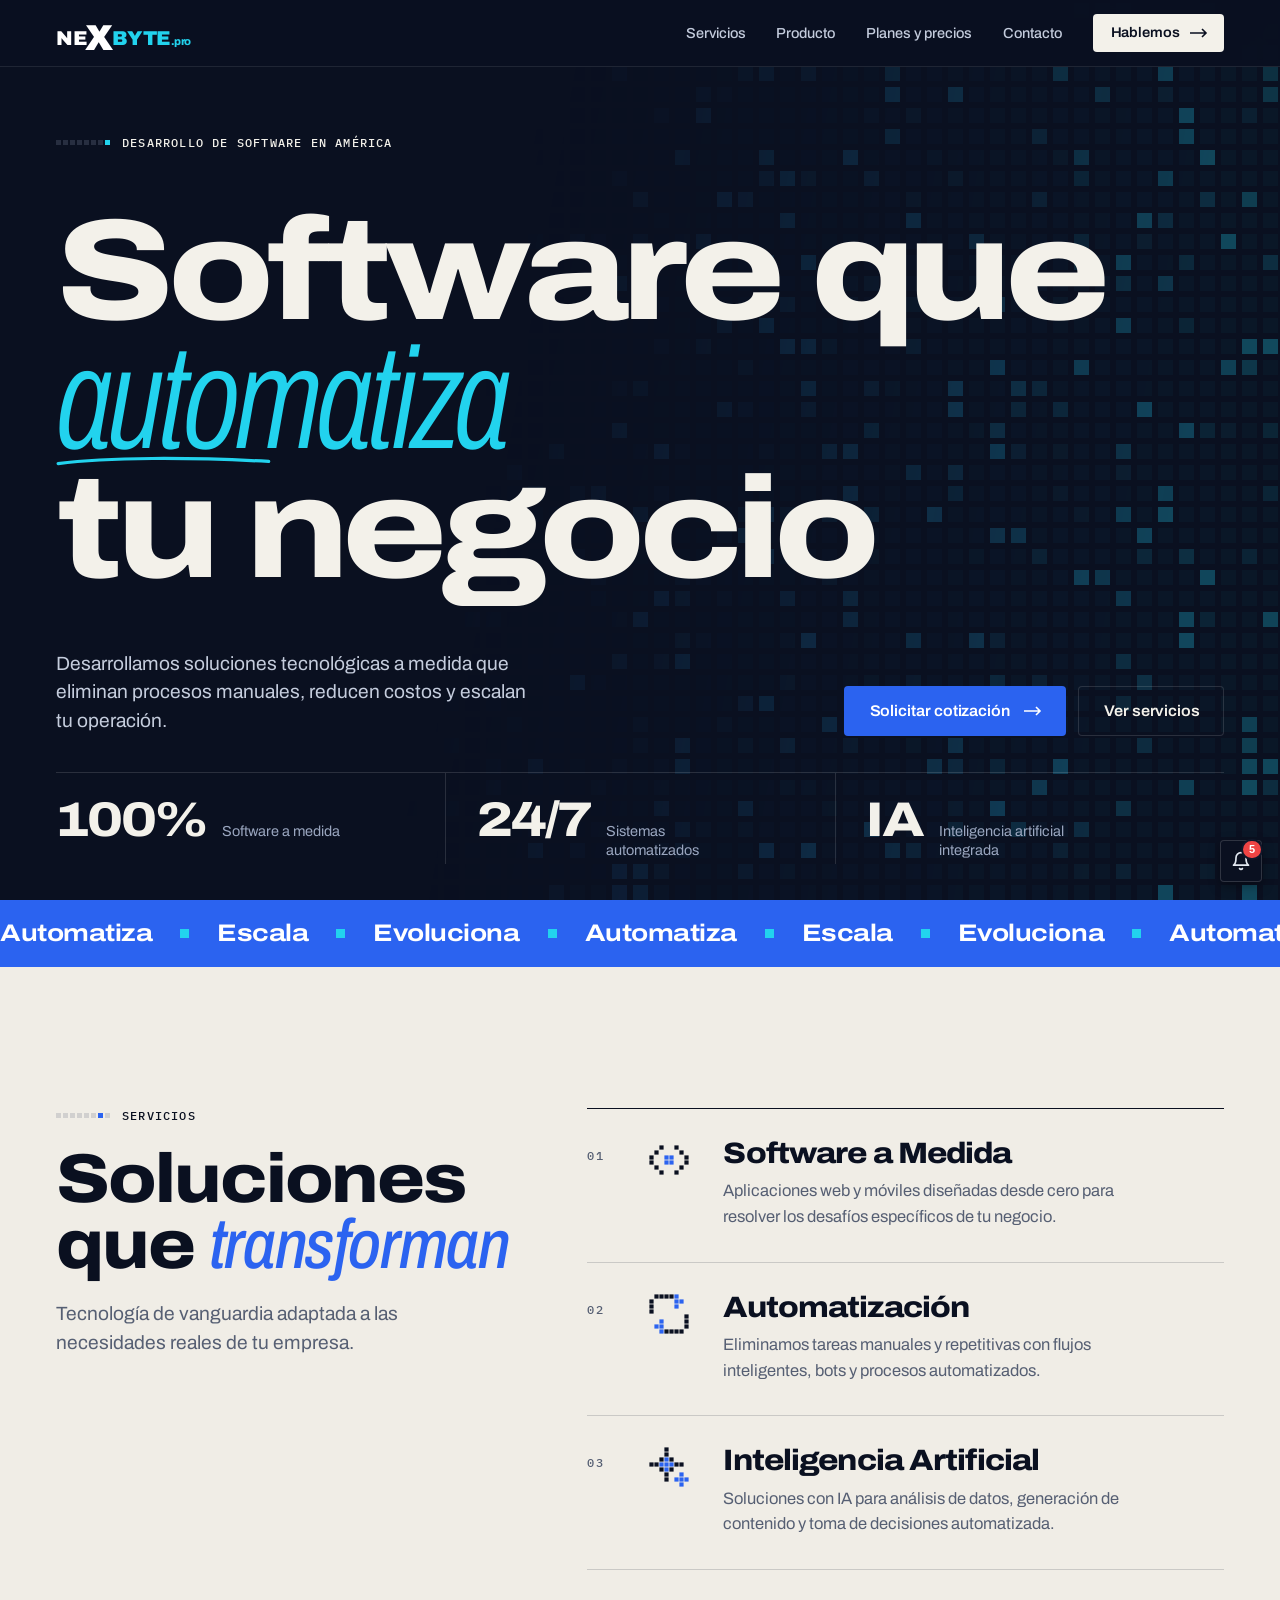
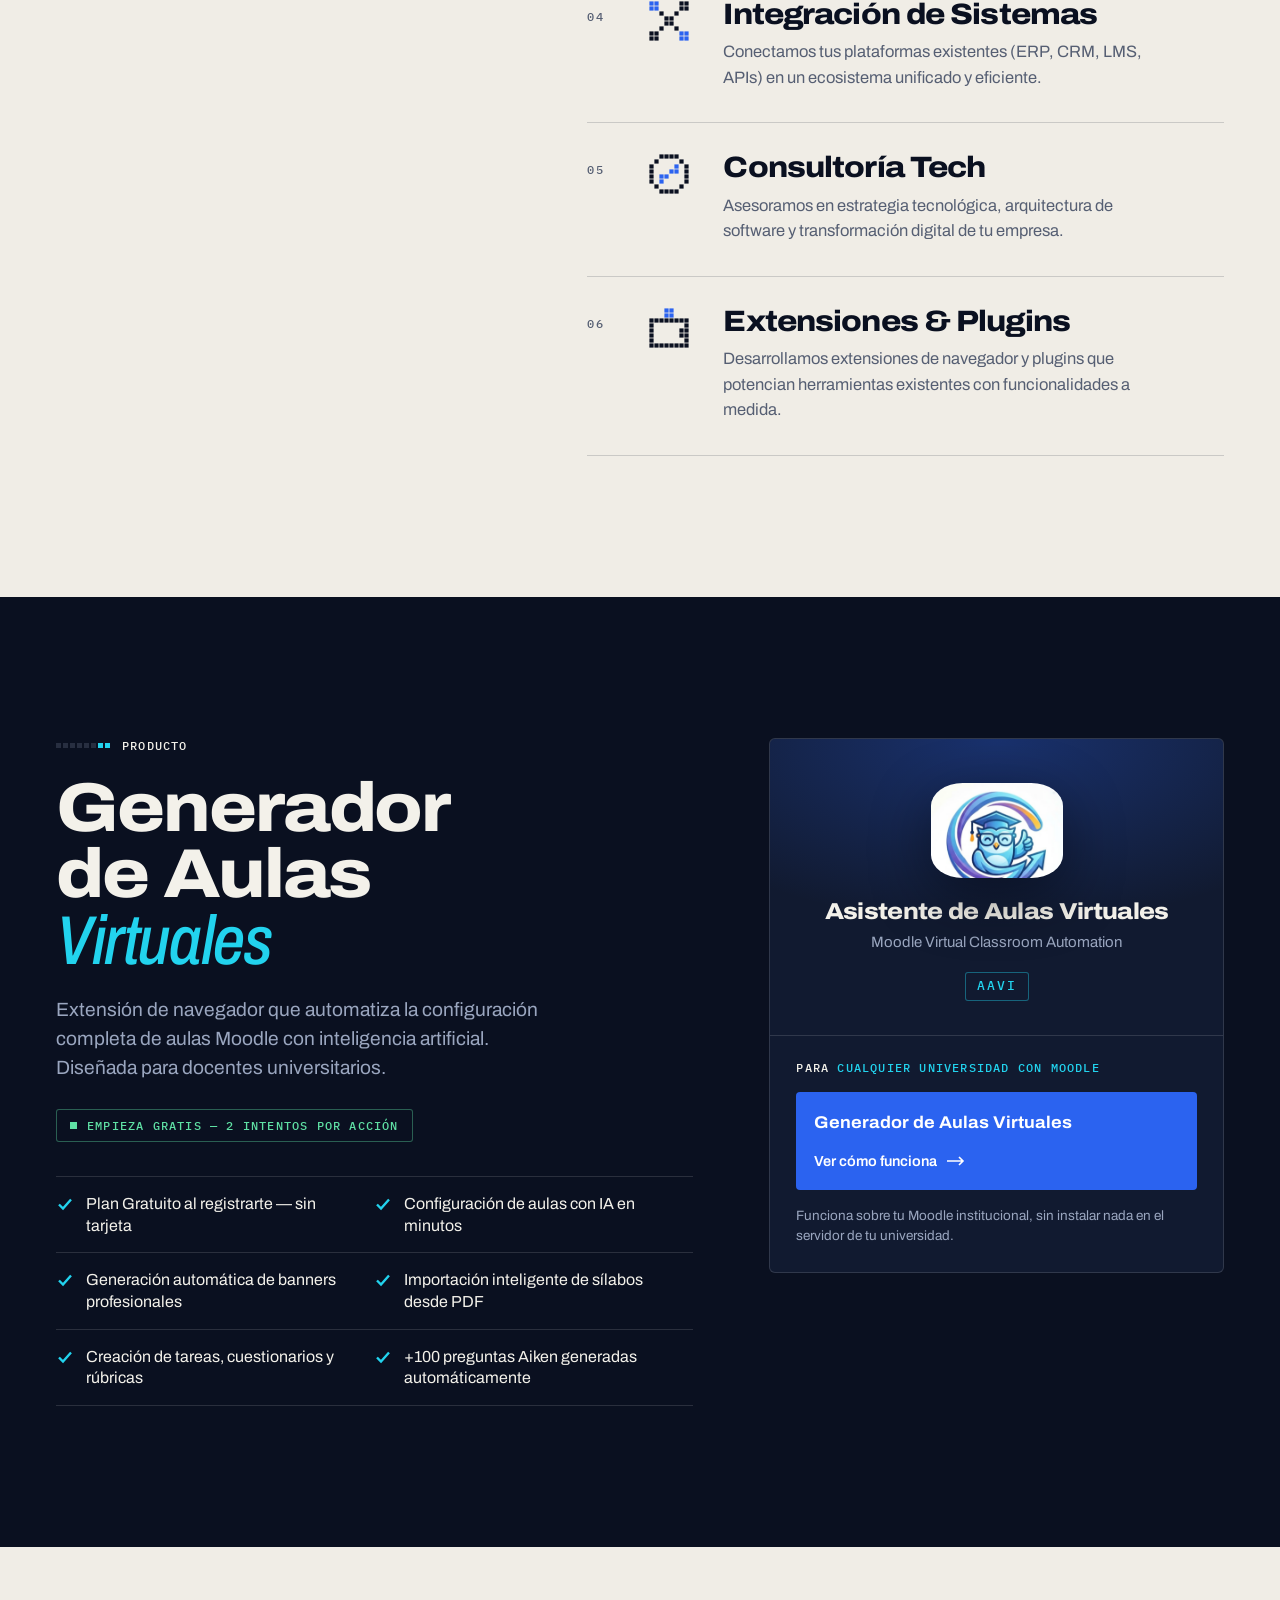
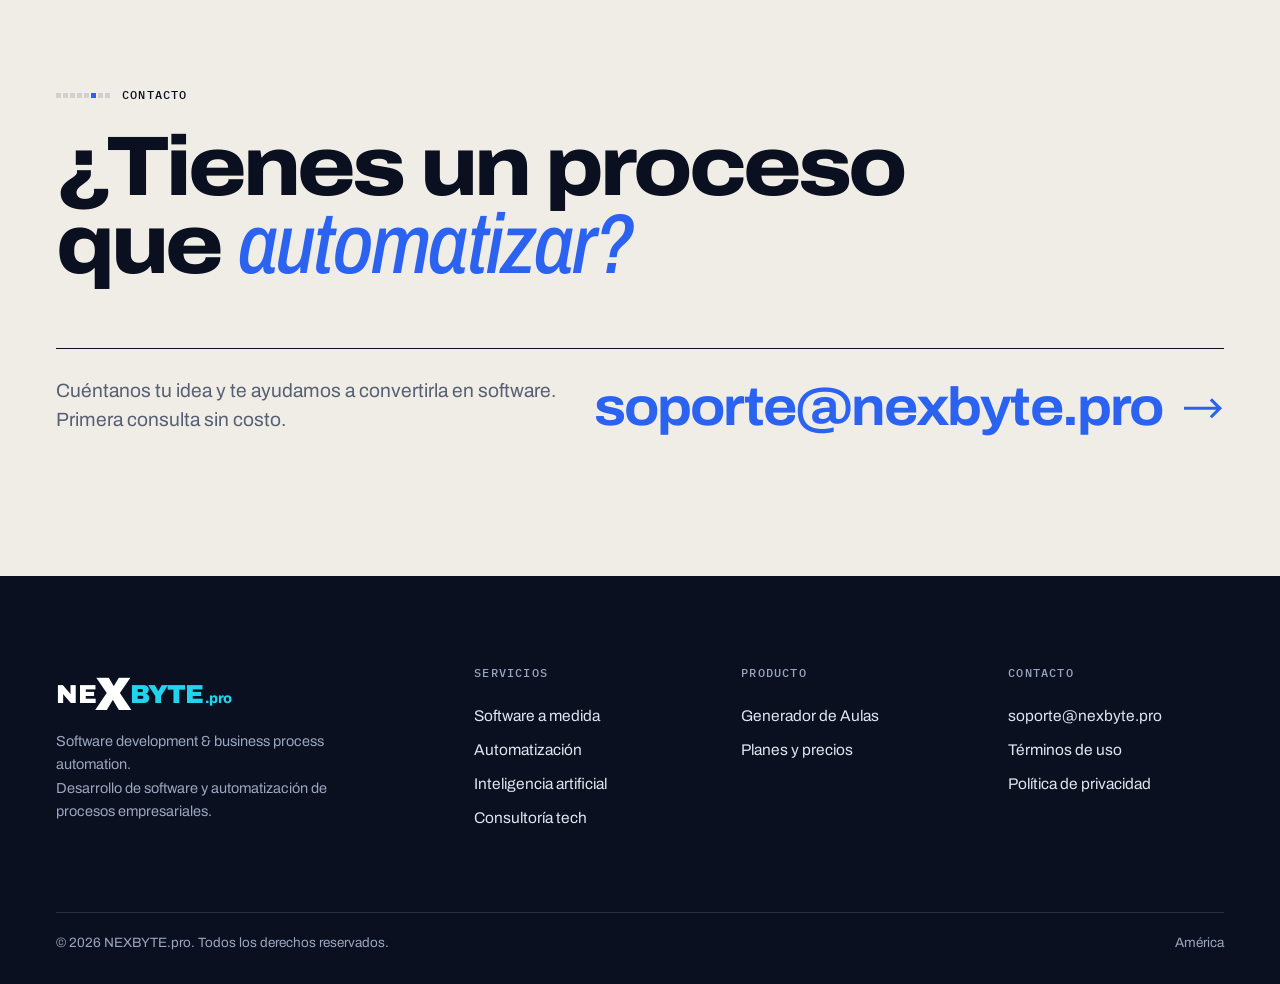
==== commit 4680884a: "Datos unificados: FAQ con los precios de /planes, checkout con nombres de plan genéricos y contacto " ====
--- a/index.html
+++ b/index.html
@@ -25,7 +25,7 @@
       <a href="#producto">Producto</a>
       <a href="#universidades">Planes y precios</a>
       <a href="#contacto">Contacto</a>
-      <a href="mailto:vargasmadrian@gmail.com" class="boton chico">Hablemos
+      <a href="mailto:soporte@nexbyte.pro" class="boton chico">Hablemos
         <svg class="fl" viewBox="0 0 18 10" fill="none" stroke="currentColor" stroke-width="1.6" aria-hidden="true"><path d="M0 5h16M12 1l4 4-4 4"/></svg></a>
     </div>
     <button class="abre-menu" type="button" aria-label="Abrir el menú" aria-expanded="false" aria-controls="menu"><i></i><i></i></button>
@@ -48,7 +48,7 @@
       <div class="portada-pie">
         <p class="bajada" data-ver style="--i:4">Desarrollamos soluciones tecnológicas a medida que eliminan procesos manuales, reducen costos y escalan tu operación.</p>
         <div class="fila-botones" data-ver style="--i:5">
-          <a href="mailto:vargasmadrian@gmail.com" class="boton azul">Solicitar cotización
+          <a href="mailto:soporte@nexbyte.pro" class="boton azul">Solicitar cotización
             <svg class="fl" viewBox="0 0 18 10" fill="none" stroke="currentColor" stroke-width="1.6" aria-hidden="true"><path d="M0 5h16M12 1l4 4-4 4"/></svg></a>
           <a href="#servicios" class="boton linea">Ver servicios</a>
         </div>
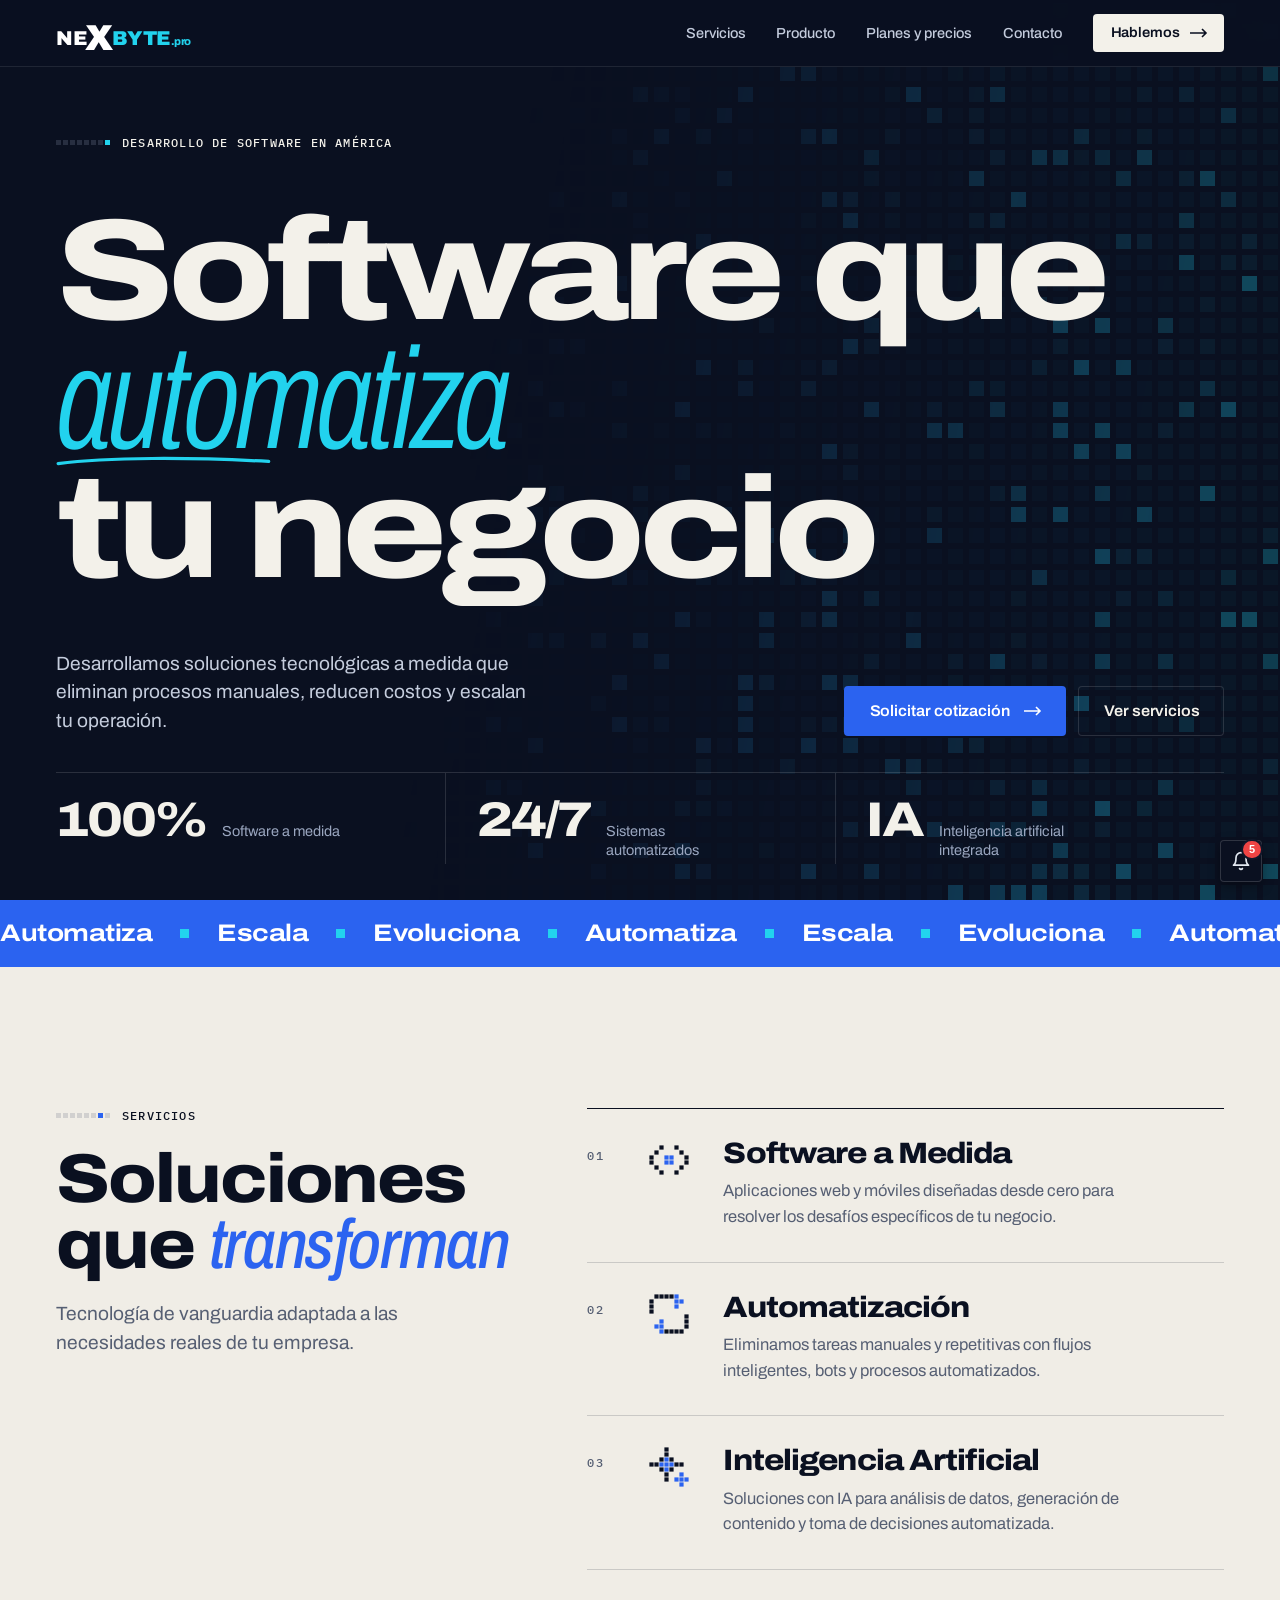
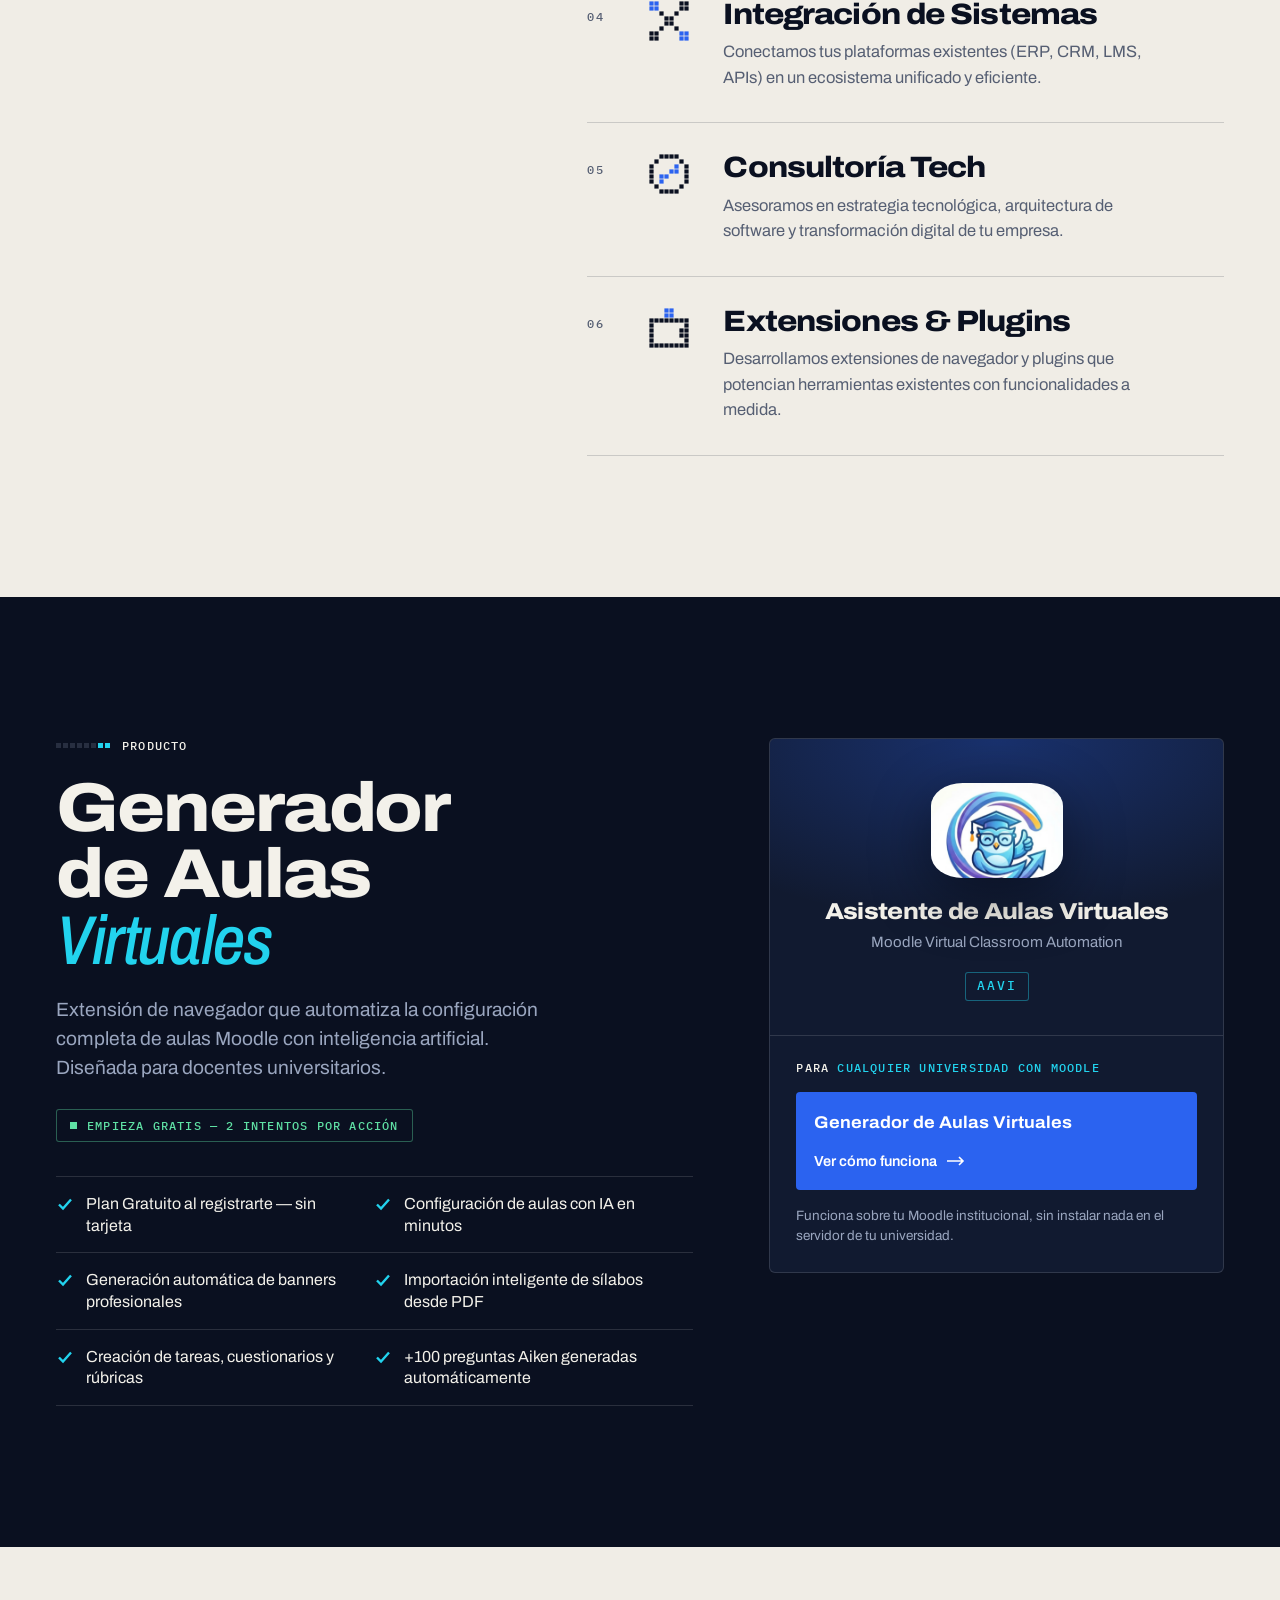
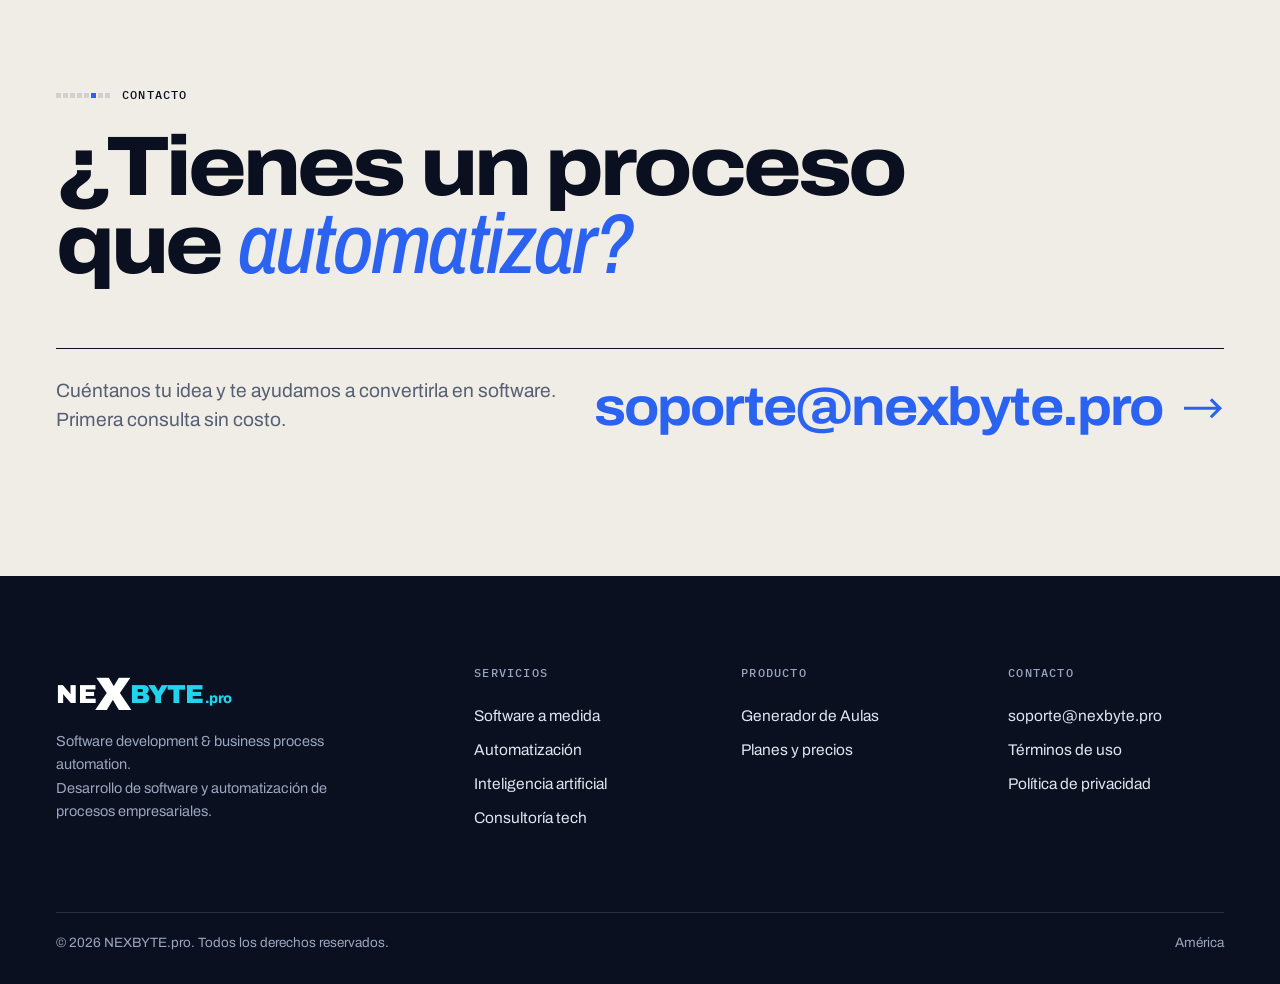
==== commit b427240e: "SEO: robots.txt, sitemap.xml y canonical en las páginas públicas; noindex en pago-resultado Co-Autho" ====
--- a/index.html
+++ b/index.html
@@ -5,6 +5,7 @@
 <meta name="viewport" content="width=device-width, initial-scale=1.0">
 <link rel="icon" type="image/svg+xml" href="/favicon.svg">
 <title>NEXBYTE.pro — Automatiza. Escala. Evoluciona.</title>
+  <link rel="canonical" href="https://nexbyte.pro/">
 <meta name="description" content="Desarrollo de software y automatización de procesos empresariales. Soluciones tech a medida en Ecuador.">
 <meta name="theme-color" content="#0a1020">
 <link rel="preconnect" href="https://fonts.googleapis.com">
